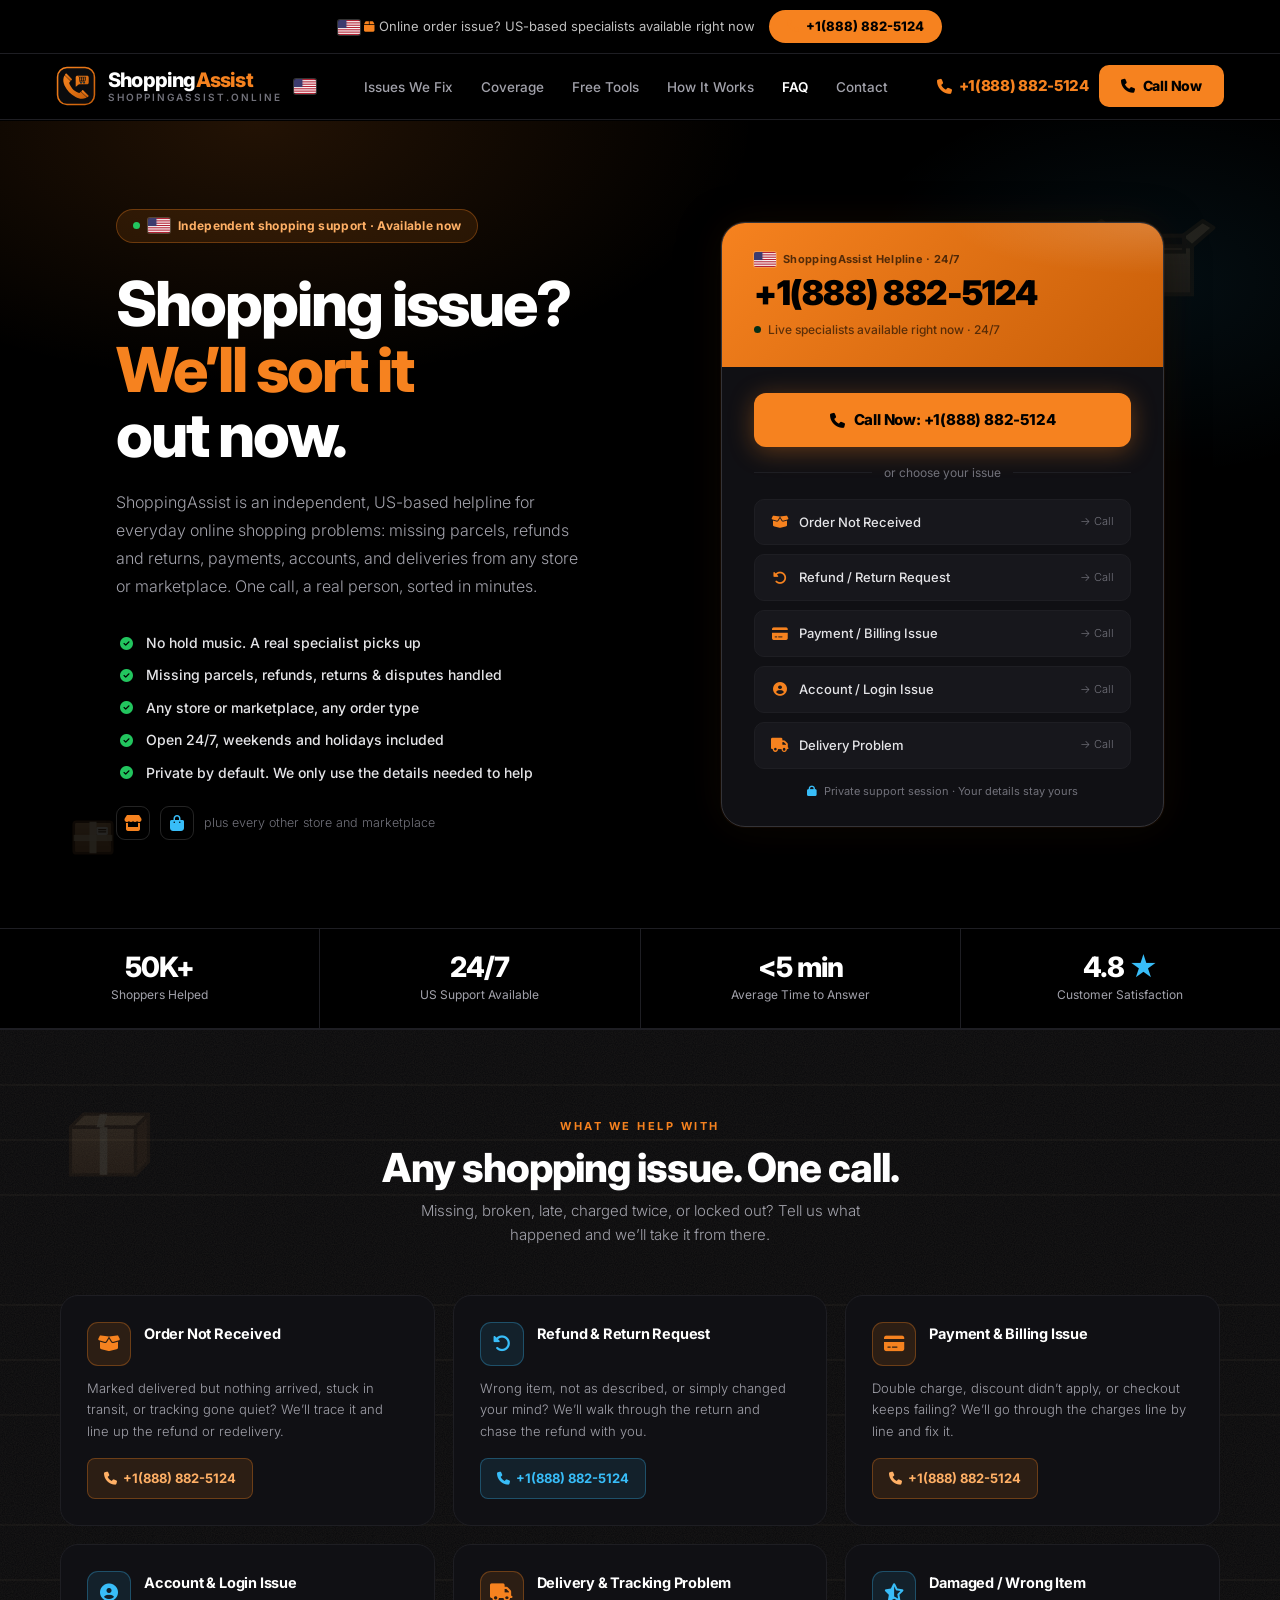
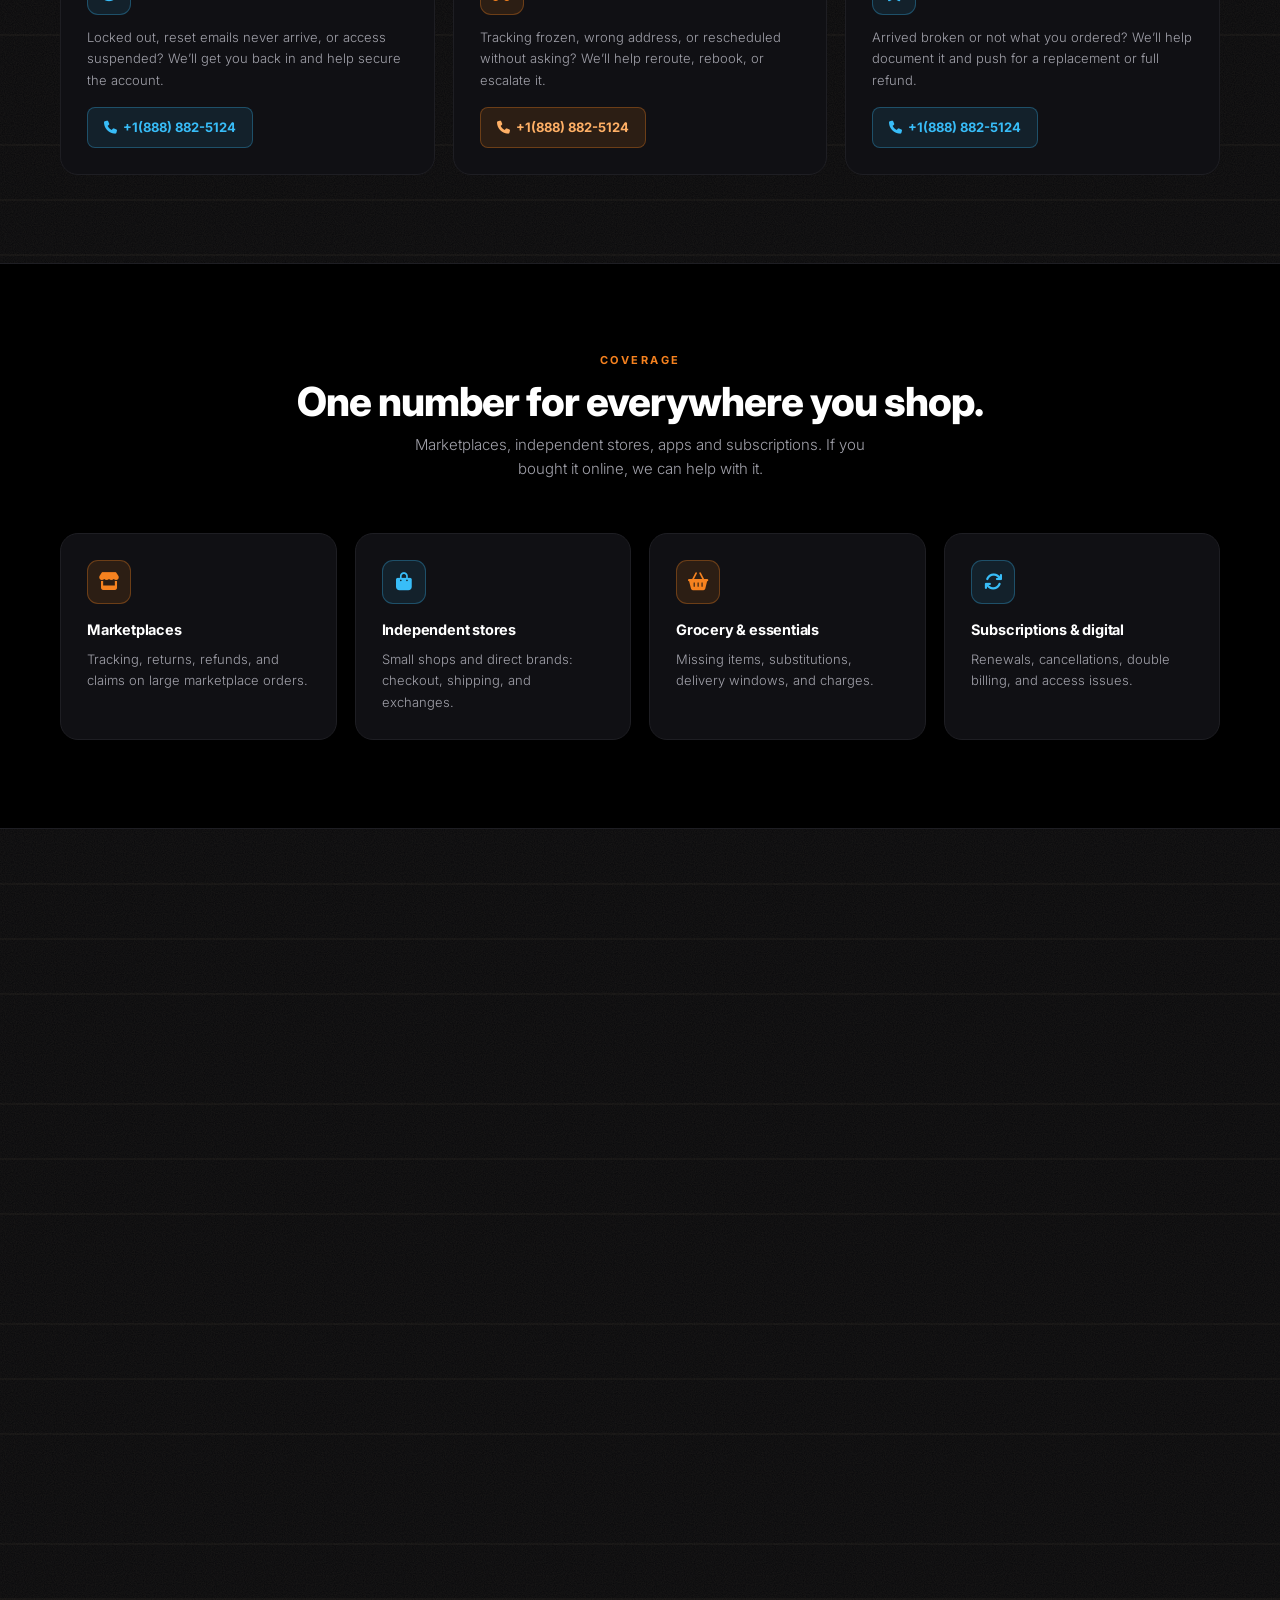
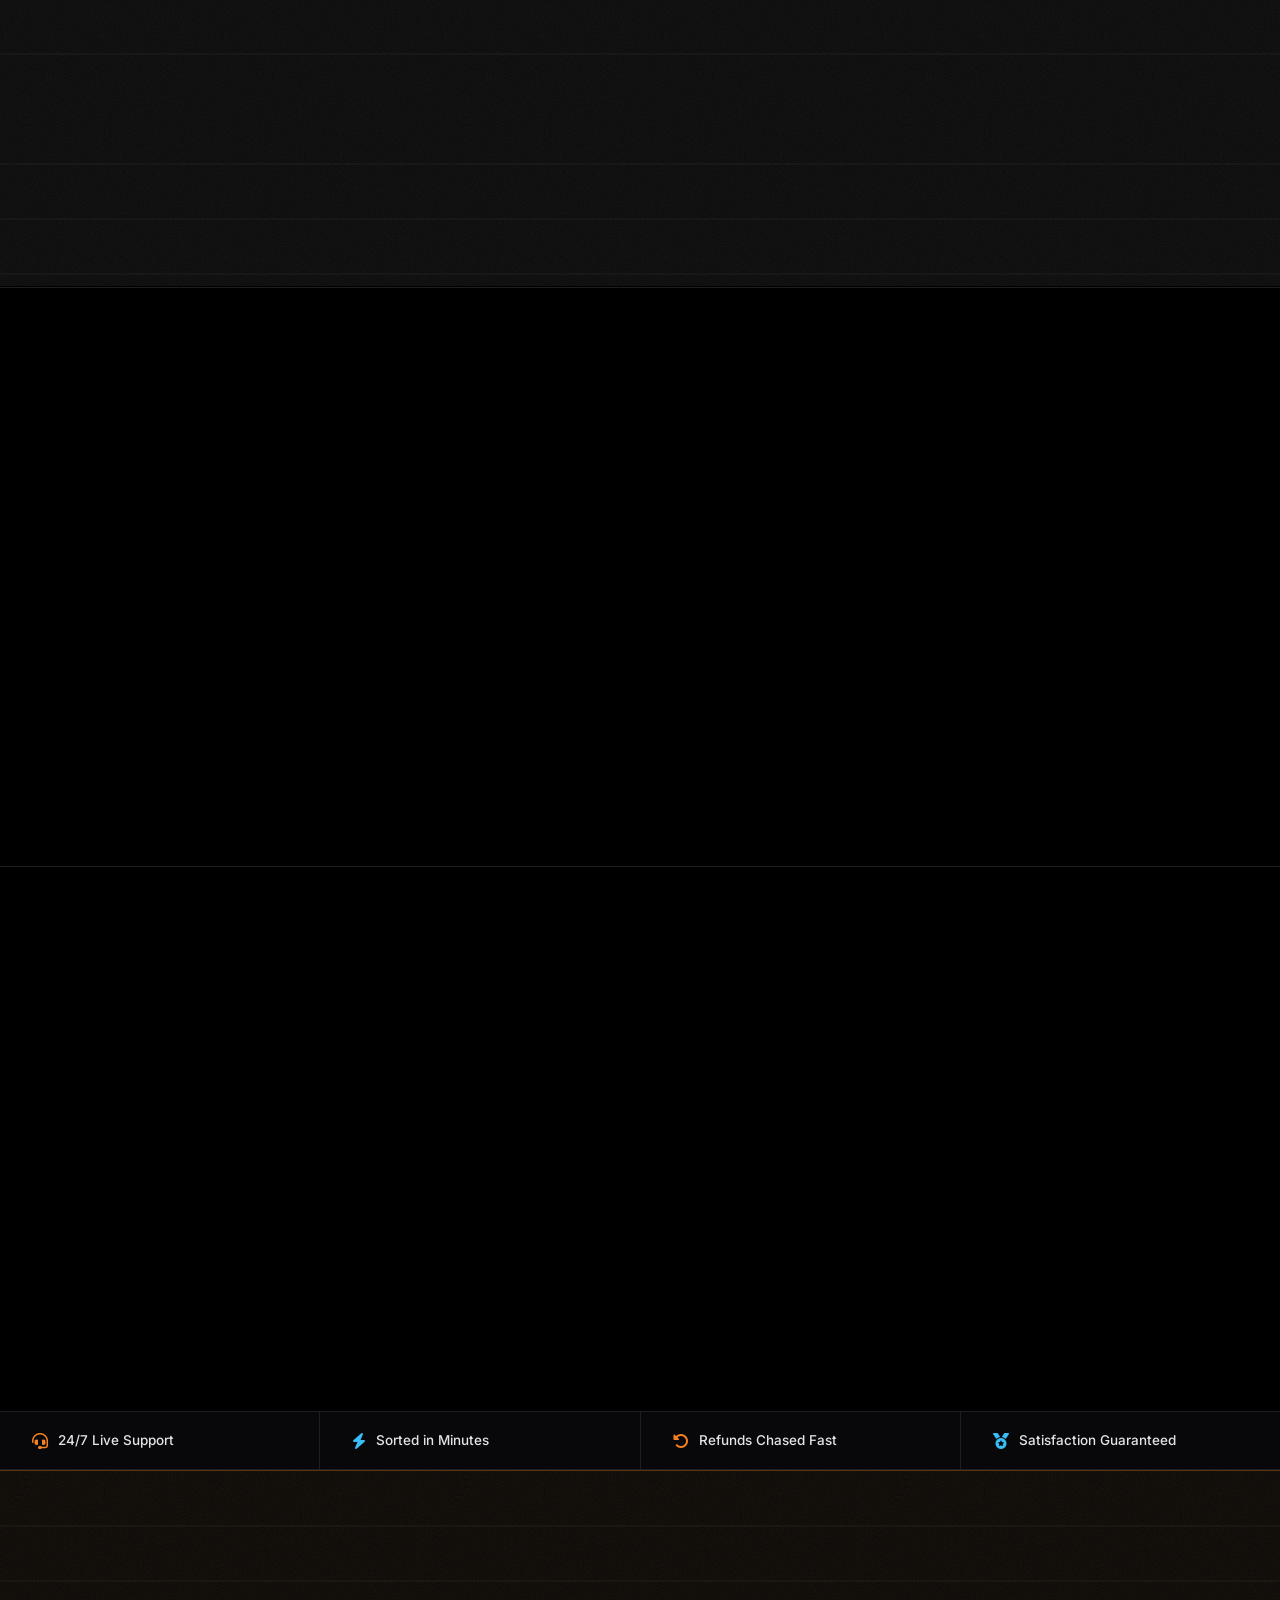
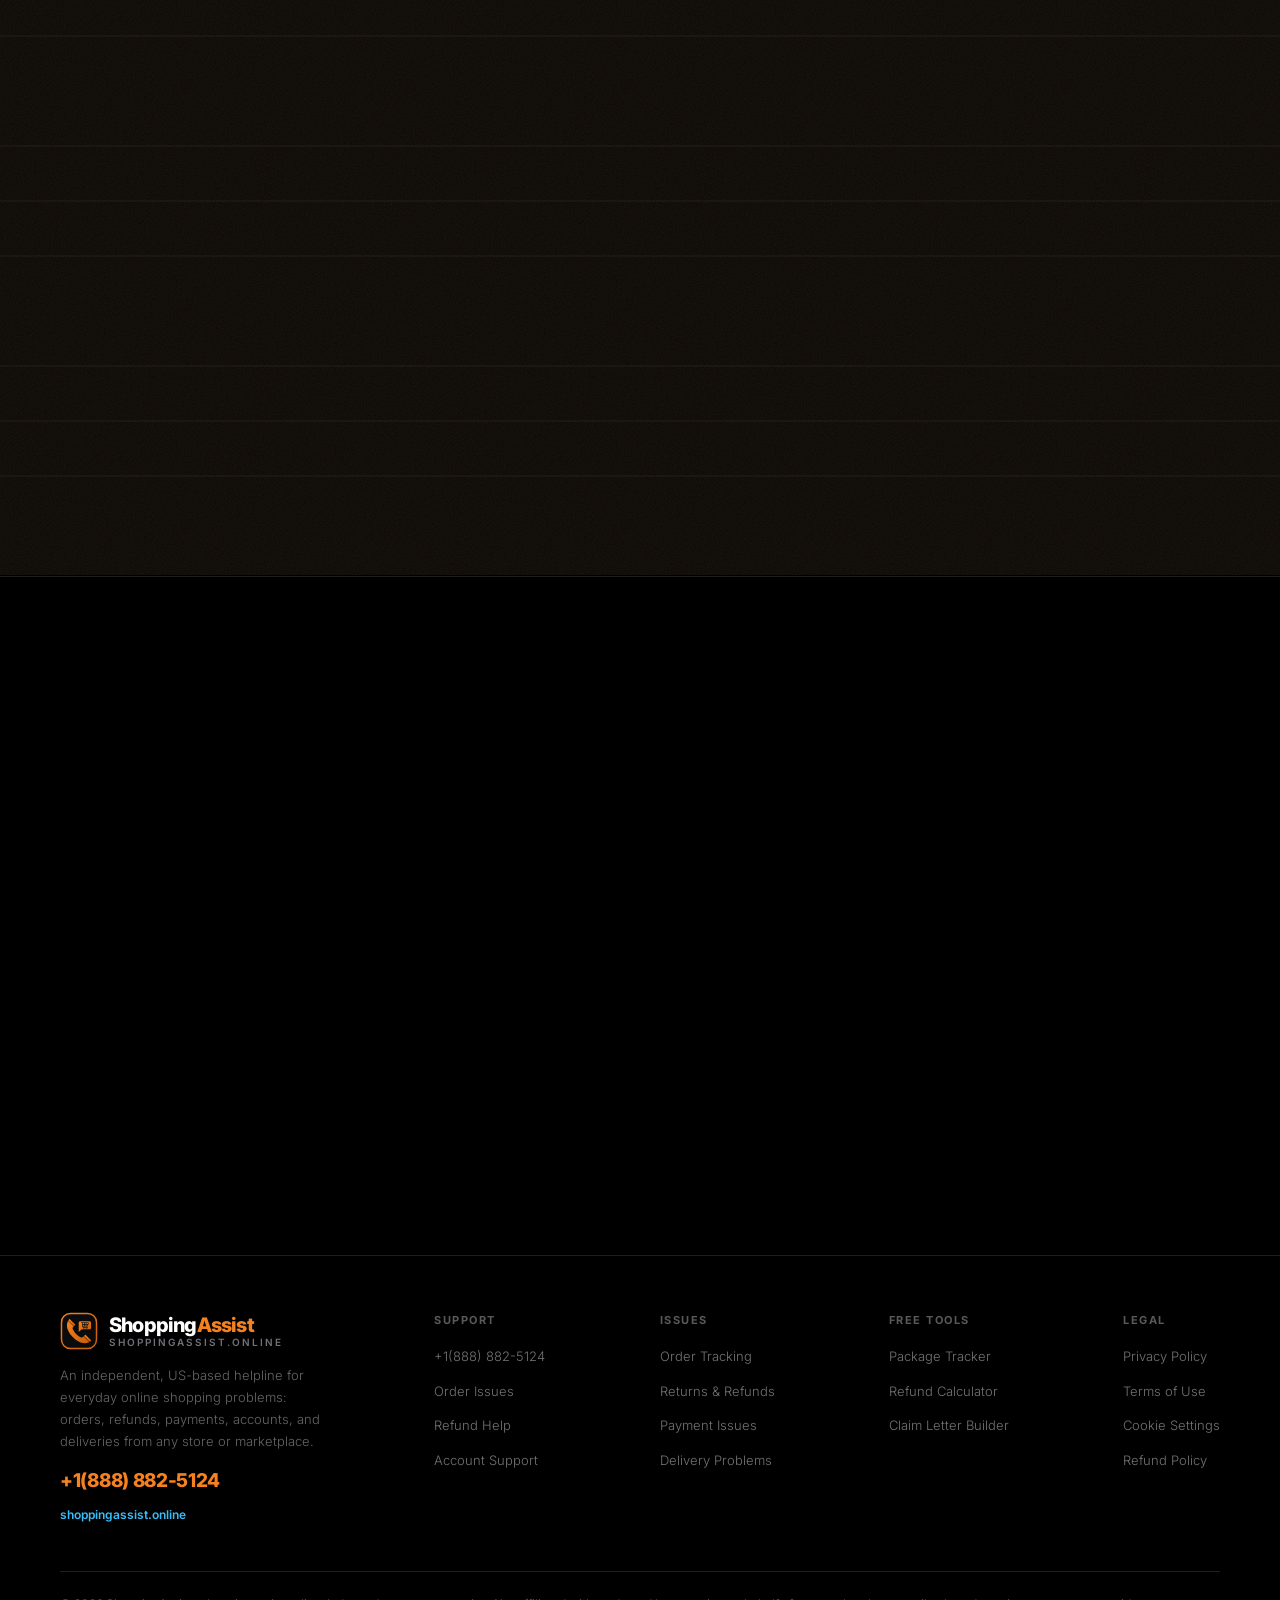
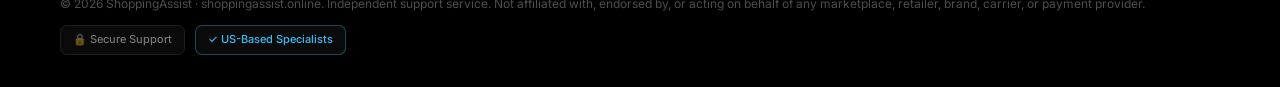
==== index.html @ 2330bc87 "Launch ShoppingAssist: homepage, 3 free tools, 4 legal pages, updated helpline +1(888) 882-5124" ====
<!DOCTYPE html>
<html lang="en-US">
<head>
  <meta charset="UTF-8" />
  <meta name="viewport" content="width=device-width, initial-scale=1.0, viewport-fit=cover" />
  <title>ShoppingAssist | Online Shopping Support 24/7. Call Now</title>
  <meta name="description" content="Order missing, refund stuck, or account locked? Call ShoppingAssist on +1(888) 882-5124. US-based help for any online store or marketplace, open 24/7." />
  <link rel="canonical" href="https://shoppingassist.online/" />
  <meta property="og:title" content="ShoppingAssist | Online Shopping Support 24/7" />
  <meta property="og:description" content="Any store, any marketplace, any order issue. US-based specialists available right now. Call +1(888) 882-5124." />
  <meta property="og:url" content="https://shoppingassist.online/" />
  <meta property="og:type" content="website" />
  <meta property="og:image" content="https://shoppingassist.online/assets/images/logo.svg" />
  <meta name="twitter:card" content="summary" />
  <meta name="twitter:title" content="ShoppingAssist | Online Shopping Support 24/7" />
  <meta name="twitter:description" content="Any store, any marketplace, any order issue. US-based specialists available right now. Call +1(888) 882-5124." />
  <meta name="twitter:image" content="https://shoppingassist.online/assets/images/logo.svg" />
  <meta name="theme-color" content="#000000" />
  <link rel="icon" type="image/svg+xml" href="assets/images/logo.svg" />

  <link rel="preconnect" href="https://fonts.googleapis.com" />
  <link rel="preconnect" href="https://fonts.gstatic.com" crossorigin />
  <link href="https://fonts.googleapis.com/css2?family=Inter:wght@300;400;500;600;700;800;900&display=swap" rel="stylesheet" />
  <link rel="stylesheet" href="https://cdnjs.cloudflare.com/ajax/libs/font-awesome/6.5.2/css/all.min.css" />

  <link rel="stylesheet" href="assets/css/style.css?v=9" />

  <script type="application/ld+json">
  {"@context":"https://schema.org","@type":"Organization","name":"ShoppingAssist","url":"https://shoppingassist.online/","logo":"https://shoppingassist.online/assets/images/logo.svg","contactPoint":{"@type":"ContactPoint","telephone":"+1-888-882-5124","contactType":"customer support","areaServed":"US","availableLanguage":"en"}}
  </script>

  <script type="application/ld+json">
  {"@context":"https://schema.org","@type":"FAQPage","mainEntity":[
    {"@type":"Question","name":"My parcel says delivered but I don't have it. What should I do?","acceptedAnswer":{"@type":"Answer","text":"Check around your property and with neighbors first, then call ShoppingAssist at +1(888) 882-5124. We will help file the non-delivery claim, follow up with the carrier, and arrange a refund or replacement."}},
    {"@type":"Question","name":"How long does an online refund take?","acceptedAnswer":{"@type":"Answer","text":"Most refunds land within 5 to 14 business days depending on the payment method. Call us and we'll check the status with you and escalate it if it's stalled."}},
    {"@type":"Question","name":"How do I return something I bought online?","acceptedAnswer":{"@type":"Answer","text":"Most stores accept returns within their stated window. We walk you through the return request, label, drop-off, and refund tracking step by step."}},
    {"@type":"Question","name":"I was charged twice. Can you fix it?","acceptedAnswer":{"@type":"Answer","text":"Yes. We will go through the charges line by line with you and help dispute duplicate or incorrect amounts with the store or payment provider."}},
    {"@type":"Question","name":"I'm locked out of my store account. Can you help?","acceptedAnswer":{"@type":"Answer","text":"Yes. We will guide you through recovery, password resets, and securing the account, including what to do if access was suspended."}},
    {"@type":"Question","name":"Are you open on weekends and holidays?","acceptedAnswer":{"@type":"Answer","text":"Yes. ShoppingAssist answers 24 hours a day, 7 days a week, including weekends and US holidays."}}
  ]}
  </script>
</head>
<body>

  <!-- ANNOUNCEMENT BAR -->
  <div class="ann">
    <span><span class="us-flag"></span> <i class="fa-solid fa-box"></i> Online order issue? US-based specialists available right now</span>
    <a href="tel:+18888825124" class="ann-btn"><i class="fa-solid fa-phone"></i> +1(888) 882-5124</a>
  </div>

  <!-- NAV -->
  <nav>
    <div class="nav-brand">
      <img class="brand-mark" src="assets/images/logo.svg" alt="ShoppingAssist logo" />
      <div class="brand-logo">Shopping<span>Assist</span><small>SHOPPINGASSIST.ONLINE</small></div>
      <span class="us-flag" title="United States"></span>
    </div>
    <ul class="nav-links">
      <li><a href="#issues">Issues We Fix</a></li>
      <li><a href="#coverage">Coverage</a></li>
      <li><a href="#tools">Free Tools</a></li>
      <li><a href="#how">How It Works</a></li>
      <li><a href="#faq">FAQ</a></li>
      <li><a href="#cta" class="cur">Contact</a></li>
    </ul>
    <div class="nav-r">
      <div class="nav-num"><i class="fa-solid fa-phone"></i> +1(888) 882-5124</div>
      <a href="tel:+18888825124" class="nav-call"><i class="fa-solid fa-phone"></i> Call Now</a>
    </div>
    <button class="hbg" id="hbgBtn" type="button" aria-label="Menu">
      <span></span><span></span><span></span>
    </button>
  </nav>
  <div class="mob-nav" id="mobNav">
    <a href="#issues">Issues We Fix</a>
    <a href="#coverage">Coverage</a>
    <a href="#tools">Free Tools</a>
    <a href="#how">How It Works</a>
    <a href="#faq">FAQ</a>
    <a href="tel:+18888825124" class="mob-call"><i class="fa-solid fa-phone"></i> +1(888) 882-5124</a>
  </div>

  <!-- HERO -->
  <section class="hero">
    <img class="float-el f-hero-1" src="assets/images/box-open.svg" alt="" aria-hidden="true" />
    <img class="float-el f-hero-2 slow" src="assets/images/parcel.svg" alt="" aria-hidden="true" />
    <div class="hero-inner">
      <div class="hero-l">
        <div class="hero-kicker"><span class="kicker-dot"></span> <span class="us-flag"></span> Independent shopping support · Available now</div>
        <h1>Shopping issue?<br /><span>We’ll sort it</span><br />out now.</h1>
        <p>ShoppingAssist is an independent, US-based helpline for everyday online shopping problems: missing parcels, refunds and returns, payments, accounts, and deliveries from any store or marketplace. One call, a real person, sorted in minutes.</p>
        <div class="hero-trust">
          <div class="ht-item"><i class="fa-solid fa-circle-check"></i> No hold music. A real specialist picks up</div>
          <div class="ht-item"><i class="fa-solid fa-circle-check"></i> Missing parcels, refunds, returns &amp; disputes handled</div>
          <div class="ht-item"><i class="fa-solid fa-circle-check"></i> Any store or marketplace, any order type</div>
          <div class="ht-item"><i class="fa-solid fa-circle-check"></i> Open 24/7, weekends and holidays included</div>
          <div class="ht-item"><i class="fa-solid fa-circle-check"></i> Private by default. We only use the details needed to help</div>
        </div>
        <div class="store-row" aria-label="Stores covered">
          <span class="store-tile" aria-hidden="true"><i class="fa-solid fa-store"></i></span>
          <span class="store-tile" aria-hidden="true"><i class="fa-solid fa-bag-shopping"></i></span>
          <span class="store-note">plus every other store and marketplace</span>
        </div>
      </div>

      <div class="call-card">
        <div class="cc-head">
          <div class="cc-badge"><span class="us-flag"></span> ShoppingAssist Helpline · 24/7</div>
          <div class="cc-num">+1(888) 882-5124</div>
          <div class="cc-status"><span class="sdot"></span> Live specialists available right now · 24/7</div>
        </div>
        <div class="cc-body">
          <a href="tel:+18888825124" class="cc-cta"><i class="fa-solid fa-phone"></i> Call Now: +1(888) 882-5124</a>
          <div class="cc-divider">or choose your issue</div>
          <div class="cc-chips">
            <a href="tel:+18888825124" class="cc-chip"><i class="fa-solid fa-box-open"></i> Order Not Received <span>→ Call</span></a>
            <a href="tel:+18888825124" class="cc-chip"><i class="fa-solid fa-rotate-left"></i> Refund / Return Request <span>→ Call</span></a>
            <a href="tel:+18888825124" class="cc-chip"><i class="fa-solid fa-credit-card"></i> Payment / Billing Issue <span>→ Call</span></a>
            <a href="tel:+18888825124" class="cc-chip"><i class="fa-solid fa-circle-user"></i> Account / Login Issue <span>→ Call</span></a>
            <a href="tel:+18888825124" class="cc-chip"><i class="fa-solid fa-truck"></i> Delivery Problem <span>→ Call</span></a>
          </div>
          <div class="cc-note"><i class="fa-solid fa-lock"></i> Private support session · Your details stay yours</div>
        </div>
      </div>
    </div>
  </section>

  <!-- STATS -->
  <div class="stats">
    <div class="st-item"><div class="st-num">50K+</div><div class="st-lbl">Shoppers Helped</div></div>
    <div class="st-item"><div class="st-num">24/7</div><div class="st-lbl">US Support Available</div></div>
    <div class="st-item"><div class="st-num">&lt;5 min</div><div class="st-lbl">Average Time to Answer</div></div>
    <div class="st-item"><div class="st-num">4.8 <span class="accent">★</span></div><div class="st-lbl">Customer Satisfaction</div></div>
  </div>

  <!-- ISSUES -->
  <div class="issues-sec" id="issues">
    <img class="float-el f-sec-1 slow" src="assets/images/box-closed.svg" alt="" aria-hidden="true" />
    <div class="issues-inner">
      <div class="sec-eye">What we help with</div>
      <h2 class="sec-h">Any shopping issue. One call.</h2>
      <p class="sec-sub">Missing, broken, late, charged twice, or locked out? Tell us what happened and we’ll take it from there.</p>
      <div class="iss-grid">
        <div class="iss-card">
          <div class="iss-top"><div class="iss-ico"><i class="fa-solid fa-box-open"></i></div><h4>Order Not Received</h4></div>
          <p>Marked delivered but nothing arrived, stuck in transit, or tracking gone quiet? We’ll trace it and line up the refund or redelivery.</p>
          <a href="tel:+18888825124" class="iss-cta"><i class="fa-solid fa-phone"></i> +1(888) 882-5124</a>
        </div>
        <div class="iss-card">
          <div class="iss-top"><div class="iss-ico"><i class="fa-solid fa-rotate-left"></i></div><h4>Refund &amp; Return Request</h4></div>
          <p>Wrong item, not as described, or simply changed your mind? We’ll walk through the return and chase the refund with you.</p>
          <a href="tel:+18888825124" class="iss-cta"><i class="fa-solid fa-phone"></i> +1(888) 882-5124</a>
        </div>
        <div class="iss-card">
          <div class="iss-top"><div class="iss-ico"><i class="fa-solid fa-credit-card"></i></div><h4>Payment &amp; Billing Issue</h4></div>
          <p>Double charge, discount didn’t apply, or checkout keeps failing? We’ll go through the charges line by line and fix it.</p>
          <a href="tel:+18888825124" class="iss-cta"><i class="fa-solid fa-phone"></i> +1(888) 882-5124</a>
        </div>
        <div class="iss-card">
          <div class="iss-top"><div class="iss-ico"><i class="fa-solid fa-circle-user"></i></div><h4>Account &amp; Login Issue</h4></div>
          <p>Locked out, reset emails never arrive, or access suspended? We’ll get you back in and help secure the account.</p>
          <a href="tel:+18888825124" class="iss-cta"><i class="fa-solid fa-phone"></i> +1(888) 882-5124</a>
        </div>
        <div class="iss-card">
          <div class="iss-top"><div class="iss-ico"><i class="fa-solid fa-truck"></i></div><h4>Delivery &amp; Tracking Problem</h4></div>
          <p>Tracking frozen, wrong address, or rescheduled without asking? We’ll help reroute, rebook, or escalate it.</p>
          <a href="tel:+18888825124" class="iss-cta"><i class="fa-solid fa-phone"></i> +1(888) 882-5124</a>
        </div>
        <div class="iss-card">
          <div class="iss-top"><div class="iss-ico"><i class="fa-solid fa-star-half-stroke"></i></div><h4>Damaged / Wrong Item</h4></div>
          <p>Arrived broken or not what you ordered? We’ll help document it and push for a replacement or full refund.</p>
          <a href="tel:+18888825124" class="iss-cta"><i class="fa-solid fa-phone"></i> +1(888) 882-5124</a>
        </div>
      </div>
    </div>
  </div>

  <!-- COVERAGE -->
  <div class="cov-sec" id="coverage">
    <div class="cov-inner">
      <div class="sec-eye">Coverage</div>
      <h2 class="sec-h">One number for everywhere you shop.</h2>
      <p class="sec-sub">Marketplaces, independent stores, apps and subscriptions. If you bought it online, we can help with it.</p>
      <div class="cov-grid">
        <div class="cov-card">
          <div class="cov-ico"><i class="fa-solid fa-store"></i></div>
          <h4>Marketplaces</h4>
          <p>Tracking, returns, refunds, and claims on large marketplace orders.</p>
        </div>
        <div class="cov-card">
          <div class="cov-ico"><i class="fa-solid fa-bag-shopping"></i></div>
          <h4>Independent stores</h4>
          <p>Small shops and direct brands: checkout, shipping, and exchanges.</p>
        </div>
        <div class="cov-card">
          <div class="cov-ico"><i class="fa-solid fa-basket-shopping"></i></div>
          <h4>Grocery &amp; essentials</h4>
          <p>Missing items, substitutions, delivery windows, and charges.</p>
        </div>
        <div class="cov-card">
          <div class="cov-ico"><i class="fa-solid fa-arrows-rotate"></i></div>
          <h4>Subscriptions &amp; digital</h4>
          <p>Renewals, cancellations, double billing, and access issues.</p>
        </div>
      </div>
    </div>
  </div>

  <!-- FREE TOOLS -->
  <div class="tools-sec" id="tools">
    <div class="tools-inner">
      <div class="sec-eye">Free Tools</div>
      <h2 class="sec-h">Fix it yourself in seconds.</h2>
      <p class="sec-sub">No signup, no fees, and nothing leaves your browser. Still stuck after that? Call us.</p>
      <div class="tool-grid">

        <div class="tool-card tool-wide">
          <div class="tool-head">
            <div class="tool-ico"><i class="fa-solid fa-magnifying-glass-location"></i></div>
            <div><h4>Track My Package</h4><p>Paste any tracking number. We detect the carrier and open its official tracking page.</p></div>
          </div>
          <div class="tool-row">
            <input id="trackInput" type="text" inputmode="text" autocomplete="off" spellcheck="false" placeholder="e.g. 1Z999AA10123456784" aria-label="Tracking number" />
            <button class="btn-or tool-btn" id="trackBtn" type="button"><i class="fa-solid fa-box-open"></i> Detect and Track</button>
          </div>
          <div class="tool-result" id="trackResult" hidden></div>
          <a class="tool-open" href="tracking/">Open the full tracking page <i class="fa-solid fa-arrow-right"></i></a>
        </div>

        <div class="tool-card">
          <div class="tool-head">
            <div class="tool-ico blue"><i class="fa-solid fa-calendar-check"></i></div>
            <div><h4>Refund Date Calculator</h4><p>Find out when the money should land back in your account.</p></div>
          </div>
          <label class="tool-lbl" for="refundDate">Refund issued on</label>
          <input id="refundDate" type="date" aria-label="Refund issued date" />
          <label class="tool-lbl" for="refundMethod">Refund method</label>
          <select id="refundMethod" aria-label="Refund method">
            <option value="card">Credit or debit card</option>
            <option value="bank">Bank transfer (ACH)</option>
            <option value="wallet">PayPal or digital wallet</option>
            <option value="gift">Gift card or store credit</option>
          </select>
          <button class="btn-or tool-btn" id="refundBtn" type="button"><i class="fa-solid fa-calculator"></i> Calculate Dates</button>
          <div class="tool-result" id="refundResult" hidden></div>
          <a class="tool-open" href="refund-calculator/">Open the full refund calculator <i class="fa-solid fa-arrow-right"></i></a>
        </div>

        <div class="tool-card">
          <div class="tool-head">
            <div class="tool-ico"><i class="fa-solid fa-pen-to-square"></i></div>
            <div><h4>Claim Message Builder</h4><p>Generate a firm, polite message to send the store or seller.</p></div>
          </div>
          <label class="tool-lbl" for="claimIssue">Issue type</label>
          <select id="claimIssue" aria-label="Issue type">
            <option value="missing">Order marked delivered, never arrived</option>
            <option value="late">Order late or stuck in transit</option>
            <option value="damaged">Item arrived damaged or wrong</option>
            <option value="refund">Refund approved but never received</option>
            <option value="charge">Charged twice or wrong amount</option>
          </select>
          <div class="tool-2col">
            <div><label class="tool-lbl" for="claimName">Your name</label><input id="claimName" type="text" autocomplete="name" placeholder="Jane Smith" /></div>
            <div><label class="tool-lbl" for="claimOrder">Order number</label><input id="claimOrder" type="text" autocomplete="off" placeholder="e.g. 123-4567890" /></div>
          </div>
          <div class="tool-2col">
            <div><label class="tool-lbl" for="claimStore">Store or seller</label><input id="claimStore" type="text" autocomplete="off" placeholder="Store name" /></div>
            <div><label class="tool-lbl" for="claimAmount">Amount ($, optional)</label><input id="claimAmount" type="text" inputmode="decimal" autocomplete="off" placeholder="49.99" /></div>
          </div>
          <div class="tool-row">
            <button class="btn-or tool-btn" id="claimBtn" type="button"><i class="fa-solid fa-wand-magic-sparkles"></i> Build Message</button>
            <button class="btn-bdr tool-btn" id="claimCopy" type="button" disabled><i class="fa-solid fa-copy"></i> Copy</button>
          </div>
          <textarea class="tool-result" id="claimResult" rows="7" readonly hidden aria-label="Generated claim message"></textarea>
          <a class="tool-open" href="claim-letter/">Open the full letter builder <i class="fa-solid fa-arrow-right"></i></a>
        </div>

      </div>
    </div>
  </div>

  <!-- HOW IT WORKS -->
  <div class="how-sec" id="how">
    <div class="how-inner">
      <div class="sec-eye">The Process</div>
      <h2 class="sec-h">Sorted in 3 simple steps</h2>
      <p class="sec-sub">No bots. No ticket queues. A person who stays on the line.</p>
      <div class="how-grid">
        <div class="hw-card">
          <div class="hw-n">1</div>
          <div>
            <h3>Call Us Now</h3>
            <p>Dial +1(888) 882-5124 and reach a US-based specialist. No menus, no waiting room.</p>
          </div>
        </div>
        <div class="hw-card">
          <div class="hw-n">2</div>
          <div>
            <h3>Explain Once</h3>
            <p>Share the order details one time. We map exactly what went wrong and what you’re owed.</p>
          </div>
        </div>
        <div class="hw-card">
          <div class="hw-n">3</div>
          <div>
            <h3>Sorted on the Call</h3>
            <p>Refund filed, return booked, or account recovered, confirmed with you before you hang up.</p>
          </div>
        </div>
      </div>
    </div>
  </div>

  <!-- US TRUST -->
  <div class="us-sec">
    <div class="us-inner">
      <div class="us-l">
        <h2>Why shoppers<br />call <span>us first</span></h2>
        <p>Store help pages send you in circles: chatbots, forms, and 48-hour waits. We’re the shortcut: a real US-based specialist who takes the problem off your plate and sees it through.</p>
        <a href="tel:+18888825124" class="us-btn"><i class="fa-solid fa-phone"></i> +1(888) 882-5124</a>
      </div>
      <div class="us-r">
        <div class="us-item"><i class="fa-solid fa-headset"></i><div><h4>Real people, plain answers</h4><p>No scripts, no bots. A specialist who stays on the line until it’s sorted.</p></div></div>
        <div class="us-item"><i class="fa-solid fa-store"></i><div><h4>Any store, any order</h4><p>Marketplaces, independent shops, grocery and subscriptions. One number covers them all.</p></div></div>
        <div class="us-item"><i class="fa-solid fa-rotate-left"></i><div><h4>Refunds chased properly</h4><p>We prepare the claim, the photos, and the wording so returns and refunds don’t stall.</p></div></div>
        <div class="us-item"><i class="fa-solid fa-dollar-sign"></i><div><h4>Clear and upfront</h4><p>We explain what we’ll do before we do it. No surprise charges, ever.</p></div></div>
      </div>
    </div>
  </div>

  <!-- TRUST STRIP -->
  <div class="trust-strip">
    <div class="tr-item"><i class="fa-solid fa-headset"></i> 24/7 Live Support</div>
    <div class="tr-item"><i class="fa-solid fa-bolt"></i> Sorted in Minutes</div>
    <div class="tr-item"><i class="fa-solid fa-rotate-left"></i> Refunds Chased Fast</div>
    <div class="tr-item"><i class="fa-solid fa-medal"></i> Satisfaction Guaranteed</div>
  </div>

  <!-- BIG CTA -->
  <div class="cta-sec" id="cta">
    <img class="float-el f-cta-1" src="assets/images/parcel.svg" alt="" aria-hidden="true" />
    <img class="float-el f-cta-2 small slow" src="assets/images/box-open.svg" alt="" aria-hidden="true" />
    <div class="cta-inner">
      <h2>Still stuck?<br /><span>Talk to a person.</span></h2>
      <p>Skip the chatbot loop. A US-based specialist answers right now. No hold, no ticket queue, no runaround.</p>
      <a href="tel:+18888825124" class="cta-card">
        <div class="cta-head">
          <p><span class="us-flag"></span> ShoppingAssist Helpline · Available 24/7</p>
          <div class="cta-num">+1(888) 882-5124</div>
          <div class="cta-sub"><span class="kicker-dot"></span> Live specialists available right now</div>
        </div>
        <div class="cta-btn"><i class="fa-solid fa-phone"></i> Tap to Call Now for Free</div>
      </a>
      <div class="cta-actions">
        <a href="tel:+18888825124" class="btn-or"><i class="fa-solid fa-phone"></i> Call +1(888) 882-5124</a>
        <a href="#issues" class="btn-bdr"><i class="fa-solid fa-list"></i> Browse All Issues</a>
      </div>
    </div>
  </div>

  <!-- FAQ -->
  <div class="faq-sec" id="faq">
    <div class="faq-inner">
      <div class="sec-eye">FAQ</div>
      <h2 class="sec-h">Common questions</h2>
      <p class="sec-sub">Quick answers before you call us.</p>
      <div class="faq-list">
        <div class="fi"><button class="fq" type="button">My parcel says delivered but I don’t have it. What should I do?<i class="fa-solid fa-chevron-down"></i></button><div class="fa-a">Check around your property and with neighbors first, then call +1(888) 882-5124. We will help you file the non-delivery claim, follow up with the carrier, and arrange a refund or replacement.</div></div>
        <div class="fi"><button class="fq" type="button">How long does an online refund take?<i class="fa-solid fa-chevron-down"></i></button><div class="fa-a">Most refunds land within 5 to 14 business days depending on the payment method. Call us and we’ll check the status with you and escalate it if it’s stalled.</div></div>
        <div class="fi"><button class="fq" type="button">How do I return something I bought online?<i class="fa-solid fa-chevron-down"></i></button><div class="fa-a">Most stores accept returns within their stated window. Call +1(888) 882-5124 and we’ll walk you through the return request, label, drop-off, and refund tracking step by step.</div></div>
        <div class="fi"><button class="fq" type="button">I was charged twice. Can you fix it?<i class="fa-solid fa-chevron-down"></i></button><div class="fa-a">Yes. We will go through the charges line by line with you and help dispute duplicate or incorrect amounts with the store or payment provider.</div></div>
        <div class="fi"><button class="fq" type="button">I’m locked out of my store account. Can you help?<i class="fa-solid fa-chevron-down"></i></button><div class="fa-a">Yes. We will guide you through account recovery and password resets, help secure the account, and explain your options if access was suspended.</div></div>
        <div class="fi"><button class="fq" type="button">Are you open on weekends and holidays?<i class="fa-solid fa-chevron-down"></i></button><div class="fa-a">Yes. We answer 24 hours a day, 7 days a week, including weekends and all US federal holidays. Online shopping doesn’t stop, and neither do we.</div></div>
      </div>
    </div>
  </div>

  <!-- FOOTER -->
  <footer>
    <div class="ft">
      <div class="ft-top">
        <div class="ft-logo">
          <div class="brand-lockup"><img class="brand-mark ft-mark" src="assets/images/logo.svg" alt="ShoppingAssist logo" /><div class="brand-logo">Shopping<span>Assist</span><small>SHOPPINGASSIST.ONLINE</small></div></div>
          <p>An independent, US-based helpline for everyday online shopping problems: orders, refunds, payments, accounts, and deliveries from any store or marketplace.</p>
          <a href="tel:+18888825124" class="ft-phone">+1(888) 882-5124</a>
          <span class="ft-domain">shoppingassist.online</span>
        </div>
        <div class="ft-col"><h5>Support</h5><ul><li><a href="tel:+18888825124">+1(888) 882-5124</a></li><li><a href="#issues">Order Issues</a></li><li><a href="#issues">Refund Help</a></li><li><a href="#issues">Account Support</a></li></ul></div>
        <div class="ft-col"><h5>Issues</h5><ul><li><a href="#issues">Order Tracking</a></li><li><a href="#issues">Returns &amp; Refunds</a></li><li><a href="#issues">Payment Issues</a></li><li><a href="#issues">Delivery Problems</a></li></ul></div>
        <div class="ft-col"><h5>Free Tools</h5><ul><li><a href="tracking/">Package Tracker</a></li><li><a href="refund-calculator/">Refund Calculator</a></li><li><a href="claim-letter/">Claim Letter Builder</a></li></ul></div>
        <div class="ft-col"><h5>Legal</h5><ul><li><a href="privacy/">Privacy Policy</a></li><li><a href="terms/">Terms of Use</a></li><li><a href="cookies/">Cookie Settings</a></li><li><a href="refund-policy/">Refund Policy</a></li></ul></div>
      </div>
      <div class="ft-bot">
        <p>© <span id="year">2025</span> ShoppingAssist · shoppingassist.online. Independent support service. Not affiliated with, endorsed by, or acting on behalf of any marketplace, retailer, brand, carrier, or payment provider.</p>
        <div class="ft-badges"><span class="ft-badge">🔒 Secure Support</span><span class="ft-badge accent">✓ US-Based Specialists</span></div>
      </div>
    </div>
  </footer>

  <!-- MOBILE STICKY BAR -->
  <div class="mob-bar">
    <a href="tel:+18888825124">
      <div class="mb-icon"><i class="fa-solid fa-phone"></i></div>
      <div class="mb-inner">
        <span class="mb-num">+1(888) 882-5124</span>
        <span class="mb-sub">Tap to Call · Free · 24/7</span>
      </div>
    </a>
  </div>

  <script src="assets/js/main.js?v=9"></script>
</body>
</html>
---- assets/css/style.css ----
*,*::before,*::after{box-sizing:border-box;margin:0;padding:0;}
:root{
  /* Cloudflare Orange */
  --or:#F6821F;
  --or-d:#E46F0E;
  --or-dd:#B85A0B;
  --or-l:rgba(246,130,31,.12);
  --or-m:rgba(246,130,31,.32);
  /* 3rd complementary accent: Sky Blue (direct complement of orange) */
  --accent:#38BDF8;
  --accent-d:#0EA5E9;
  /* AMOLED black system */
  --bg:#000000;
  --ink:#FFFFFF;
  --ink2:#E4E4E7;
  --gray:#A1A1AA;
  --gray2:#71717A;
  --light:#000000;
  --off:#08080A;
  --border:#1E1E23;
  --border2:#333338;
  --white:#101014;
  --surface:#101014;
  --surface2:#17171C;
  --green:#22C55E;
}
html{scroll-behavior:smooth;scroll-padding-top:84px;}
html,body{overflow-x:clip;}
img{max-width:100%;}
body{font-family:'Inter',sans-serif;background:var(--bg);color:var(--ink);overflow-x:clip;line-height:1.6;-webkit-tap-highlight-color:transparent;text-size-adjust:100%;}
.hero-l,.call-card,.us-l,.us-r,.cta-inner,.cov-card,.iss-card,.hw-card{min-width:0;}
a{text-decoration:none;color:inherit;}
::selection{background:var(--or);color:#000;}
a:focus-visible,button:focus-visible{outline:2px solid var(--accent);outline-offset:2px;}
::-webkit-scrollbar{width:10px;}
::-webkit-scrollbar-track{background:#000;}
::-webkit-scrollbar-thumb{background:#26262b;border-radius:8px;border:2px solid #000;}
::-webkit-scrollbar-thumb:hover{background:var(--or);}
html{scrollbar-color:#26262b #000;}

/* Brand text logo */
.brand-lockup{display:flex;align-items:center;gap:11px;}
.brand-mark{height:40px;width:auto;display:block;border-radius:10px;flex-shrink:0;}
.ft-mark{height:38px;border-radius:9px;}
.brand-logo{font-size:20px;font-weight:800;letter-spacing:-.8px;color:#fff;white-space:nowrap;line-height:1;}
.brand-logo span{color:var(--or);}
.brand-logo small{display:block;font-size:10px;font-weight:600;letter-spacing:2px;color:var(--gray2);margin-top:2px;}

/* US FLAG */
.us-flag{display:inline-block;width:22px;height:15px;background:url("data:image/svg+xml,%3Csvg xmlns='http://www.w3.org/2000/svg' viewBox='0 0 7410 3900'%3E%3Crect width='7410' height='3900' fill='%23B22234'/%3E%3Crect y='300' width='7410' height='300' fill='white'/%3E%3Crect y='900' width='7410' height='300' fill='white'/%3E%3Crect y='1500' width='7410' height='300' fill='white'/%3E%3Crect y='2100' width='7410' height='300' fill='white'/%3E%3Crect y='2700' width='7410' height='300' fill='white'/%3E%3Crect y='3300' width='7410' height='300' fill='white'/%3E%3Crect width='2964' height='2100' fill='%233C3B6E'/%3E%3C/svg%3E") center/cover no-repeat;border-radius:2px;flex-shrink:0;box-shadow:0 0 0 1px rgba(255,255,255,.2);vertical-align:middle;}

/* ── ANN BAR ── */
.ann{background:#000;padding:10px 24px;font-size:13px;font-weight:400;display:flex;align-items:center;justify-content:center;gap:14px;flex-wrap:wrap;color:rgba(255,255,255,.75);border-bottom:1px solid var(--border);}
.ann i{color:var(--or);font-size:12px;}
.ann-btn{display:inline-flex;align-items:center;gap:7px;background:var(--or);color:#000;font-weight:800;font-size:13px;padding:6px 18px;border-radius:100px;white-space:nowrap;transition:background .18s;}
.ann-btn:hover{background:#FF9A3D;}

/* ── NAV ── */
nav{background:rgba(0,0,0,.92);backdrop-filter:blur(12px);border-bottom:1px solid var(--border);padding:0 56px;height:66px;display:flex;align-items:center;justify-content:space-between;gap:16px;position:sticky;top:0;z-index:400;}
.nav-brand{display:flex;align-items:center;gap:12px;}
.nav-links{display:flex;gap:28px;list-style:none;}
.nav-links a{font-size:13.5px;color:var(--gray);font-weight:500;transition:color .15s;}
.nav-links a:hover,.nav-links a.cur{color:#fff;}
.nav-links a.cur{font-weight:600;}
.nav-r{display:flex;align-items:center;gap:10px;}
.nav-num{display:inline-flex;align-items:center;gap:7px;font-size:15px;font-weight:800;color:var(--or);letter-spacing:-.3px;white-space:nowrap;}
.nav-call{display:inline-flex;align-items:center;gap:8px;background:var(--or);color:#000;padding:10px 22px;border-radius:10px;font-weight:800;font-size:14px;white-space:nowrap;transition:background .18s,transform .15s;letter-spacing:-.2px;}
.nav-call:hover{background:#FF9A3D;transform:translateY(-1px);}
.hbg{display:none;flex-direction:column;gap:5px;cursor:pointer;background:none;border:none;padding:10px;min-width:44px;min-height:44px;align-items:center;justify-content:center;}
.hbg span{display:block;width:22px;height:1.5px;background:#fff;border-radius:2px;}
.mob-nav{display:flex;flex-direction:column;background:#000;border-bottom:1px solid transparent;max-height:0;opacity:0;overflow:hidden;padding:0 24px;margin:0;transition:max-height .38s cubic-bezier(.22,.61,.36,1),opacity .28s ease,padding .3s ease,border-color .3s;}
.mob-nav.open{max-height:520px;opacity:1;padding:12px 24px 24px;border-bottom-color:var(--border);}
.mob-nav a{font-size:15px;color:#fff;font-weight:500;padding:13px 0;border-bottom:1px solid var(--border);opacity:.85;}
.mob-nav a:last-child{border:none;opacity:1;}
.mob-call{display:flex;align-items:center;justify-content:center;gap:8px;background:var(--or);color:#000!important;padding:15px;border-radius:12px;font-weight:800!important;font-size:16px;margin-top:12px;opacity:1!important;border:none!important;letter-spacing:-.2px;}

/* ── HERO ── */
.hero{background:#000;border-bottom:1px solid var(--border);position:relative;overflow:hidden;}
.hero::before{content:'';position:absolute;inset:0;background:radial-gradient(ellipse 60% 50% at 20% 0%,rgba(246,130,31,.14),transparent 65%),radial-gradient(ellipse 40% 40% at 90% 20%,rgba(56,189,248,.08),transparent 60%);pointer-events:none;}
.hero-inner{max-width:1160px;margin:0 auto;padding:88px 56px;display:grid;grid-template-columns:1.1fr .9fr;gap:64px;align-items:center;position:relative;}
.hero-kicker{display:inline-flex;align-items:center;gap:8px;background:var(--or-l);border:1px solid var(--or-m);padding:7px 16px;border-radius:100px;font-size:12px;font-weight:700;color:#FFB066;margin-bottom:28px;letter-spacing:.3px;max-width:100%;flex-wrap:wrap;line-height:1.5;}
.kicker-dot{width:7px;height:7px;background:var(--green);border-radius:50%;animation:ld 2s infinite;}
@keyframes ld{0%,100%{box-shadow:0 0 0 0 rgba(34,197,94,.5);}50%{box-shadow:0 0 0 5px rgba(34,197,94,0);}}
.hero-l h1{font-size:clamp(36px,5vw,62px);font-weight:800;letter-spacing:-2px;line-height:1.06;color:#fff;margin-bottom:20px;}
.hero-l h1 span{color:var(--or);}
.hero-l p{font-size:16px;color:var(--gray);font-weight:300;line-height:1.75;max-width:480px;margin-bottom:32px;}
.hero-trust{display:flex;flex-direction:column;gap:10px;}
.ht-item{display:flex;align-items:center;gap:10px;font-size:14px;color:var(--ink2);font-weight:500;}
.ht-item i{color:var(--green);font-size:13px;width:20px;text-align:center;}
.store-row{display:flex;align-items:center;gap:10px;margin-top:22px;flex-wrap:wrap;}
.store-tile{display:inline-flex;width:34px;height:34px;border-radius:9px;overflow:hidden;box-shadow:0 2px 10px rgba(0,0,0,.4);border:1px solid rgba(255,255,255,.14);flex-shrink:0;}
.store-tile svg{width:100%;height:100%;display:block;}
.store-note{font-size:12.5px;color:var(--gray2);font-weight:300;}

/* CALL CARD */
.call-card{background:var(--surface);border:1.5px solid var(--border2);border-radius:24px;overflow:hidden;box-shadow:0 8px 40px rgba(0,0,0,.6),0 0 0 1px rgba(246,130,31,.08),0 0 44px rgba(246,130,31,.08);}
.cc-head{background:linear-gradient(135deg,var(--or) 0%,#C85E08 100%);padding:28px 32px;position:relative;overflow:hidden;}
.cc-head::before{content:'';position:absolute;inset:0;background:radial-gradient(ellipse 80% 60% at 100% 0%,rgba(255,255,255,.16),transparent 60%);}
.cc-badge{font-size:11px;font-weight:700;color:rgba(0,0,0,.65);margin-bottom:8px;position:relative;z-index:1;letter-spacing:.3px;display:flex;align-items:center;gap:7px;flex-wrap:wrap;row-gap:4px;}
.cc-num{font-size:clamp(22px,3vw,34px);font-weight:900;color:#000;letter-spacing:-.5px;line-height:1;position:relative;z-index:1;}
.cc-status{display:flex;align-items:center;gap:7px;font-size:12px;color:rgba(0,0,0,.6);margin-top:10px;position:relative;z-index:1;font-weight:500;}
.sdot{width:7px;height:7px;background:#052e16;border-radius:50%;animation:ld 1.8s infinite;flex-shrink:0;}
.cc-body{padding:26px 32px;}
.cc-cta{display:flex;align-items:center;justify-content:center;gap:9px;background:var(--or);color:#000;padding:15px 24px;border-radius:12px;font-size:15px;font-weight:800;transition:background .18s,transform .15s;box-shadow:0 4px 24px rgba(246,130,31,.35);letter-spacing:-.2px;width:100%;margin-bottom:16px;}
.cc-cta:hover{background:#FF9A3D;transform:translateY(-2px);}
.cc-divider{display:flex;align-items:center;gap:12px;color:var(--gray2);font-size:12px;margin-bottom:16px;}
.cc-divider::before,.cc-divider::after{content:'';flex:1;height:1px;background:var(--border);}
.cc-chips{display:flex;flex-direction:column;gap:9px;}
.cc-chip{display:flex;align-items:center;gap:10px;padding:12px 16px;background:var(--surface2);border:1px solid var(--border);border-radius:10px;font-size:13px;color:var(--ink2);font-weight:500;transition:border-color .15s,background .15s;}
.cc-chip:hover{border-color:var(--or);background:var(--or-l);}
.cc-chip i{color:var(--or);font-size:14px;width:18px;text-align:center;flex-shrink:0;}
.cc-chip span{font-size:11px;color:var(--gray2);font-weight:300;margin-left:auto;}
.cc-note{font-size:11px;color:var(--gray2);text-align:center;margin-top:14px;line-height:1.6;}
.cc-note i{color:var(--accent);margin-right:4px;}

/* ── STATS ── */
.stats{background:#000;border-bottom:1px solid var(--border);display:flex;justify-content:center;flex-wrap:wrap;}
.st-item{display:flex;flex-direction:column;align-items:center;padding:24px 44px;border-right:1px solid var(--border);}
.st-item:last-child{border-right:none;}
.st-num{font-size:28px;font-weight:800;color:#fff;letter-spacing:-1px;line-height:1;}
.st-num .accent{color:var(--accent);}
.st-lbl{font-size:12px;color:var(--gray);margin-top:4px;font-weight:400;}

/* ── ISSUES ── */
.issues-sec{background:var(--off);border-top:1px solid var(--border);padding:88px 56px;}
.issues-inner{max-width:1160px;margin:0 auto;}
.sec-eye{font-size:11px;font-weight:700;color:var(--or);letter-spacing:2.5px;text-transform:uppercase;text-align:center;margin-bottom:10px;}
.sec-h{font-size:clamp(26px,4vw,40px);font-weight:800;text-align:center;letter-spacing:-1px;line-height:1.08;color:#fff;margin-bottom:10px;}
.sec-sub{text-align:center;color:var(--gray);font-size:15px;font-weight:300;margin-bottom:48px;max-width:480px;margin-left:auto;margin-right:auto;}
.iss-grid{display:grid;grid-template-columns:repeat(3,1fr);gap:18px;}
.iss-card{background:var(--surface);border:1px solid var(--border);border-radius:18px;padding:26px;display:flex;flex-direction:column;transition:border-color .15s,box-shadow .15s,transform .18s;}
.iss-card:hover{border-color:var(--or);box-shadow:0 6px 28px rgba(246,130,31,.14);transform:translateY(-3px);}
.iss-top{display:flex;align-items:flex-start;gap:13px;margin-bottom:12px;}
.iss-ico{width:44px;height:44px;border-radius:11px;background:var(--or-l);border:1px solid var(--or-m);display:flex;align-items:center;justify-content:center;font-size:18px;color:var(--or);flex-shrink:0;}
.iss-card:nth-child(even) .iss-ico{background:rgba(56,189,248,.1);border-color:rgba(56,189,248,.3);color:var(--accent);}
.iss-top h4{font-size:14.5px;font-weight:700;color:#fff;letter-spacing:-.2px;line-height:1.35;padding-top:2px;}
.iss-card p{font-size:13px;color:var(--gray);line-height:1.65;font-weight:300;flex:1;}
.iss-cta{display:inline-flex;align-items:center;gap:6px;color:#FFB066;font-size:13px;font-weight:700;margin-top:16px;padding:9px 16px;background:var(--or-l);border:1px solid var(--or-m);border-radius:8px;transition:background .15s;align-self:flex-start;}
.iss-cta:hover{background:rgba(246,130,31,.22);}
.iss-card:nth-child(even) .iss-cta{color:var(--accent);background:rgba(56,189,248,.1);border-color:rgba(56,189,248,.3);}
.iss-card:nth-child(even) .iss-cta:hover{background:rgba(56,189,248,.18);}

/* ── COVERAGE ── */
.cov-sec{background:#000;border-top:1px solid var(--border);padding:88px 56px;}
.cov-inner{max-width:1160px;margin:0 auto;}
.cov-grid{display:grid;grid-template-columns:repeat(4,1fr);gap:18px;margin-top:52px;}
.cov-card{background:var(--surface);border:1px solid var(--border);border-radius:18px;padding:26px;transition:border-color .15s,transform .18s,box-shadow .15s;}
.cov-card:hover{border-color:var(--or-m);transform:translateY(-3px);box-shadow:0 6px 28px rgba(246,130,31,.1);}
.cov-ico{width:44px;height:44px;border-radius:11px;background:var(--or-l);border:1px solid var(--or-m);display:flex;align-items:center;justify-content:center;font-size:18px;color:var(--or);margin-bottom:14px;}
.cov-card:nth-child(even) .cov-ico{background:rgba(56,189,248,.1);border-color:rgba(56,189,248,.3);color:var(--accent);}
.cov-card h4{font-size:14.5px;font-weight:700;color:#fff;letter-spacing:-.2px;margin-bottom:8px;}
.cov-card p{font-size:13px;color:var(--gray);line-height:1.65;font-weight:300;}

/* ── FREE TOOLS ── */
.tools-sec{background:var(--off);border-top:1px solid var(--border);padding:88px 56px;}
.tools-inner{max-width:1160px;margin:0 auto;}
.tool-grid{display:grid;grid-template-columns:1fr 1fr;gap:18px;margin-top:52px;}
.tool-card{background:var(--surface);border:1px solid var(--border);border-radius:18px;padding:28px;transition:border-color .15s,box-shadow .15s;}
.tool-card:hover{border-color:var(--border2);box-shadow:0 6px 28px rgba(0,0,0,.5);}
.tool-wide{grid-column:1/-1;}
.tool-head{display:flex;gap:14px;align-items:flex-start;margin-bottom:20px;}
.tool-ico{width:44px;height:44px;border-radius:11px;background:var(--or-l);border:1px solid var(--or-m);display:flex;align-items:center;justify-content:center;font-size:18px;color:var(--or);flex-shrink:0;}
.tool-ico.blue{background:rgba(56,189,248,.1);border-color:rgba(56,189,248,.3);color:var(--accent);}
.tool-head h4{font-size:15px;font-weight:700;color:#fff;letter-spacing:-.2px;margin-bottom:4px;}
.tool-head p{font-size:13px;color:var(--gray);font-weight:300;line-height:1.6;}
.tool-lbl{display:block;font-size:12px;font-weight:600;color:var(--gray);margin:14px 0 7px;letter-spacing:.2px;}
.tool-card input[type=text],.tool-card input[type=date],.tool-card select,.tool-card textarea{width:100%;background:#000;border:1.5px solid var(--border2);border-radius:10px;padding:13px 15px;font-size:14px;color:#fff;font-family:'Inter',sans-serif;transition:border-color .15s;color-scheme:dark;}
.tool-card input::placeholder{color:var(--gray2);}
.tool-card input:focus,.tool-card select:focus,.tool-card textarea:focus{outline:none;border-color:var(--or);}
.tool-card select{appearance:none;background-image:url("data:image/svg+xml,%3Csvg xmlns='http://www.w3.org/2000/svg' width='12' height='8'%3E%3Cpath d='M1 1l5 5 5-5' fill='none' stroke='%23A1A1AA' stroke-width='2' stroke-linecap='round'/%3E%3C/svg%3E");background-repeat:no-repeat;background-position:right 15px center;padding-right:38px;}
.tool-card select option{background:#111;}
.tool-row{display:flex;gap:12px;margin-top:16px;}
.tool-row .tool-btn{margin-top:0;}
.tool-row input{flex:1;min-width:0;margin-top:0;}
.tool-btn{margin-top:16px;width:100%;justify-content:center;}
.tool-2col{display:grid;grid-template-columns:1fr 1fr;gap:12px;}
.tool-2col .tool-lbl{margin-top:14px;}
.tool-result{margin-top:16px;background:#000;border:1px solid var(--or-m);border-radius:12px;padding:18px 20px;font-size:13.5px;line-height:1.7;color:var(--ink2);}
.tool-result strong{color:#fff;}
.tool-result .carrier{display:inline-flex;align-items:center;gap:8px;font-size:14px;font-weight:800;color:#FFB066;margin-bottom:6px;}
.tool-result .carrier i{color:var(--or);}
.tool-result .track-links{display:flex;gap:10px;flex-wrap:wrap;margin-top:14px;}
.tool-result .muted{font-size:12px;color:var(--gray2);margin-top:10px;}
.tool-result.blue{border-color:rgba(56,189,248,.35);}
.tool-result.blue .carrier{color:var(--accent);}
.tool-result.blue .carrier i{color:var(--accent);}
textarea.tool-result{resize:vertical;min-height:130px;font-family:'Inter',sans-serif;}
.copy-ok{border-color:var(--green)!important;}
.tool-open{display:inline-flex;align-items:center;gap:7px;margin-top:14px;font-size:13px;font-weight:700;color:var(--accent);}
.tool-open i{font-size:11px;transition:transform .15s;}
.tool-open:hover{text-decoration:underline;}
.tool-open:hover i{transform:translateX(3px);}

/* ── HOW IT WORKS ── */
.how-sec{background:#000;border-top:1px solid var(--border);padding:88px 56px;}
.how-inner{max-width:1160px;margin:0 auto;}
.how-grid{display:grid;grid-template-columns:repeat(3,1fr);gap:20px;margin-top:52px;}
.hw-card{background:var(--surface);border:1px solid var(--border);border-radius:20px;padding:32px 28px;text-align:center;transition:box-shadow .18s,border-color .18s,transform .18s;}
.hw-card:hover{box-shadow:0 6px 28px rgba(0,0,0,.6);border-color:var(--border2);transform:translateY(-3px);}
.hw-n{width:56px;height:56px;background:var(--or);color:#000;border-radius:50%;display:flex;align-items:center;justify-content:center;font-size:22px;font-weight:800;margin:0 auto 20px;box-shadow:0 4px 20px rgba(246,130,31,.4);}
.hw-card:nth-child(2) .hw-n{background:var(--accent);box-shadow:0 4px 20px rgba(56,189,248,.35);}
.hw-card h3{font-size:17px;font-weight:700;color:#fff;letter-spacing:-.3px;margin-bottom:10px;}
.hw-card p{font-size:13.5px;color:var(--gray);font-weight:300;line-height:1.65;}

/* ── US TRUST ── */
.us-sec{background:#000;border-top:1px solid var(--border);padding:72px 56px;}
.us-inner{max-width:1160px;margin:0 auto;display:grid;grid-template-columns:1fr 1fr;gap:64px;align-items:center;}
.us-l h2{font-size:clamp(26px,3.5vw,38px);font-weight:800;color:#fff;letter-spacing:-1px;line-height:1.1;margin-bottom:16px;}
.us-l h2 span{color:var(--or);}
.us-l p{font-size:15px;color:rgba(255,255,255,.55);font-weight:300;line-height:1.75;margin-bottom:28px;}
.us-btn{display:inline-flex;align-items:center;gap:9px;background:var(--or);color:#000;padding:15px 32px;border-radius:12px;font-size:16px;font-weight:800;transition:background .18s,transform .15s;box-shadow:0 4px 24px rgba(246,130,31,.4);letter-spacing:-.2px;}
.us-btn:hover{background:#FF9A3D;transform:translateY(-2px);}
.us-r{display:flex;flex-direction:column;gap:14px;}
.us-item{display:flex;align-items:center;gap:14px;background:rgba(255,255,255,.04);border:1px solid var(--border);border-radius:14px;padding:16px 20px;}
.us-item i{font-size:20px;color:var(--or);flex-shrink:0;width:24px;text-align:center;}
.us-item:nth-child(even) i{color:var(--accent);}
.us-item h4{font-size:14px;font-weight:700;color:#fff;margin-bottom:3px;}
.us-item p{font-size:12.5px;color:rgba(255,255,255,.5);font-weight:300;}

/* ── TRUST STRIP ── */
.trust-strip{background:var(--off);border-top:1px solid var(--border);border-bottom:1px solid var(--border);display:flex;justify-content:center;flex-wrap:wrap;}
.tr-item{display:flex;align-items:center;gap:10px;padding:18px 32px;border-right:1px solid var(--border);font-size:13.5px;font-weight:500;color:var(--ink2);}
.tr-item:last-child{border-right:none;}
.tr-item i{font-size:16px;color:var(--or);}
.tr-item:nth-child(even) i{color:var(--accent);}

/* ── BIG CTA ── */
.cta-sec{background:#0A0603;border-top:1px solid var(--or-m);padding:88px 56px;text-align:center;position:relative;overflow:hidden;}
.cta-sec::before{content:'';position:absolute;inset:0;background:radial-gradient(ellipse 50% 60% at 50% 100%,rgba(246,130,31,.16),transparent 70%);pointer-events:none;}
.cta-inner{max-width:680px;margin:0 auto;position:relative;}
.cta-inner h2{font-size:clamp(28px,5vw,50px);font-weight:800;color:#fff;letter-spacing:-1.5px;line-height:1.06;margin-bottom:14px;}
.cta-inner h2 span{color:var(--or);}
.cta-inner>p{font-size:16px;color:var(--gray);font-weight:300;margin-bottom:44px;line-height:1.7;}
.cta-card{background:var(--surface);border:1.5px solid var(--or-m);border-radius:20px;overflow:hidden;box-shadow:0 8px 44px rgba(246,130,31,.18);display:inline-block;width:100%;max-width:500px;margin-bottom:28px;transition:transform .2s,box-shadow .2s;}
.cta-card:hover{transform:translateY(-3px);box-shadow:0 12px 52px rgba(246,130,31,.26);}
.cta-head{background:linear-gradient(135deg,var(--or) 0%,#C85E08 100%);padding:24px 32px;}
.cta-head p{font-size:11px;font-weight:700;color:rgba(0,0,0,.6);letter-spacing:2.5px;text-transform:uppercase;margin-bottom:8px;display:flex;align-items:center;gap:7px;flex-wrap:wrap;row-gap:4px;}
.cta-num{font-size:clamp(22px,4.5vw,36px);font-weight:900;color:#000;letter-spacing:-.5px;}
.cta-sub{font-size:12px;color:rgba(0,0,0,.6);margin-top:8px;display:flex;align-items:center;gap:6px;font-weight:500;}
.cta-btn{padding:18px 32px;display:flex;align-items:center;justify-content:center;gap:9px;font-size:15px;font-weight:800;color:#FFB066;background:#000;transition:background .15s;letter-spacing:-.2px;}
.cta-card:hover .cta-btn{background:#0d0d10;}
.cta-actions{display:flex;gap:12px;justify-content:center;flex-wrap:wrap;}
.btn-or{display:inline-flex;align-items:center;gap:8px;background:var(--or);color:#000;padding:14px 32px;border-radius:12px;font-size:15px;font-weight:800;transition:background .18s,transform .15s;box-shadow:0 4px 24px rgba(246,130,31,.35);}
.btn-or:hover{background:#FF9A3D;transform:translateY(-1px);}
.btn-bdr{display:inline-flex;align-items:center;gap:8px;border:1.5px solid var(--border2);color:#fff;padding:14px 28px;border-radius:12px;font-size:15px;font-weight:500;background:var(--surface);transition:border-color .15s,background .15s;}
.btn-bdr:hover{border-color:var(--accent);background:rgba(56,189,248,.08);color:var(--accent);}

/* ── FAQ ── */
.faq-sec{background:#000;border-top:1px solid var(--border);padding:88px 56px;}
.faq-inner{max-width:760px;margin:0 auto;}
.faq-list{background:var(--surface);border:1px solid var(--border);border-radius:18px;overflow:hidden;box-shadow:0 2px 16px rgba(0,0,0,.5);}
.fi{border-bottom:1px solid var(--border);}
.fi:last-child{border:none;}
.fq{width:100%;background:none;border:none;padding:20px 24px;text-align:left;font-size:14.5px;font-weight:600;color:#fff;display:flex;justify-content:space-between;align-items:center;cursor:pointer;font-family:'Inter',sans-serif;gap:16px;transition:background .12s;letter-spacing:-.2px;}
.fq:hover{background:var(--surface2);}
.fq i{color:var(--gray2);font-size:12px;transition:transform .22s;flex-shrink:0;}
.fq.open{color:var(--or);}
.fq.open i{transform:rotate(180deg);color:var(--or);}
.fa-a{max-height:0;overflow:hidden;padding:0 24px;font-size:13.5px;color:var(--gray);line-height:1.75;font-weight:300;transition:max-height .38s cubic-bezier(.22,.61,.36,1),padding .3s ease;}
.fa-a.show{max-height:420px;padding-bottom:20px;}

/* ── FOOTER ── */
footer{background:#000;border-top:1px solid var(--border);padding:56px 56px 32px;}
.ft{max-width:1160px;margin:0 auto;}
.ft-top{display:flex;justify-content:space-between;flex-wrap:wrap;gap:36px;margin-bottom:44px;}
.ft-logo p{font-size:13px;color:rgba(255,255,255,.4);max-width:260px;line-height:1.7;font-weight:300;margin-top:14px;}
.ft-phone{font-size:19px;font-weight:800;color:var(--or);display:block;margin:14px 0 5px;letter-spacing:-.3px;}
.ft-domain{font-size:12px;color:var(--accent);font-weight:600;}
.ft-col h5{font-size:11px;font-weight:700;color:rgba(255,255,255,.35);text-transform:uppercase;letter-spacing:1.5px;margin-bottom:14px;}
.ft-col ul{list-style:none;display:flex;flex-direction:column;gap:9px;}
.ft-col ul a{font-size:13px;color:rgba(255,255,255,.45);transition:color .15s;font-weight:300;}
.ft-col ul a:hover{color:#fff;}
.ft-bot{border-top:1px solid var(--border);padding-top:22px;display:flex;justify-content:space-between;align-items:center;flex-wrap:wrap;gap:12px;}
.ft-bot p{font-size:12px;color:rgba(255,255,255,.3);}
.ft-badges{display:flex;gap:10px;}
.ft-badge{background:rgba(255,255,255,.04);border:1px solid var(--border);border-radius:7px;padding:5px 12px;font-size:11px;color:rgba(255,255,255,.45);font-weight:500;}
.ft-badge.accent{border-color:rgba(56,189,248,.35);color:var(--accent);}

/* ── STICKY MOBILE BAR ── */
.mob-bar{display:none;position:fixed;bottom:0;left:0;right:0;background:var(--or);z-index:999;box-shadow:0 -4px 28px rgba(246,130,31,.45);}
.mob-bar a{display:flex;align-items:center;justify-content:center;gap:12px;color:#000;padding:14px 20px;}
.mb-inner{display:flex;flex-direction:column;align-items:flex-start;}
.mb-num{font-size:19px;font-weight:900;line-height:1.1;letter-spacing:-.3px;}
.mb-sub{font-size:10px;opacity:.7;letter-spacing:1px;text-transform:uppercase;font-weight:700;}
.mb-icon{width:40px;height:40px;background:rgba(0,0,0,.15);border-radius:50%;display:flex;align-items:center;justify-content:center;font-size:17px;flex-shrink:0;}

/* ════ RESPONSIVE ════ */
@media(min-width:1440px){
  nav,footer{padding-left:80px;padding-right:80px;}
  .hero-inner,.issues-inner,.how-inner,.cov-inner,.tools-inner,.us-inner,.cta-inner,.faq-inner,.ft{max-width:1280px;}
  .hero-inner,.issues-sec,.how-sec,.cov-sec,.tools-sec,.us-sec,.cta-sec,.faq-sec{padding-left:80px;padding-right:80px;}
  .stats{flex-wrap:nowrap;}.st-item{flex:1;}
  .trust-strip{flex-wrap:nowrap;}.tr-item{flex:1;}
}
@media(min-width:1280px) and (max-width:1439px){
  .stats{flex-wrap:nowrap;}.st-item{flex:1;}
  .trust-strip{flex-wrap:nowrap;}.tr-item{flex:1;}
}
@media(min-width:1024px) and (max-width:1279px){
  .stats{flex-wrap:nowrap;}.st-item{flex:1;}
  .trust-strip{flex-wrap:nowrap;}.tr-item{flex:1;}
  nav{padding:0 32px;}
  .nav-links{gap:18px;}
  .nav-links a{font-size:13px;}
  .nav-num{display:none;}
  .nav-call{padding:9px 18px;font-size:13px;}
  .brand-logo{font-size:18px;}
  .brand-mark{height:36px;}
  .hero-inner{padding:80px 40px;}
  .issues-sec,.how-sec,.cov-sec,.tools-sec,.us-sec,.cta-sec,.faq-sec{padding:80px 40px;}
  footer{padding:52px 40px 28px;}
}
/* iPad Pro landscape / small laptop (900-1023px) */
@media(max-width:1023px){
  nav{padding:0 28px;}
  .nav-links{display:none;}
  .hbg{display:flex;}
  .nav-num{display:none;}
  .nav-call{padding:9px 16px;font-size:13px;}
  .hero-inner{grid-template-columns:1fr;gap:40px;padding:72px 36px;}
  .hero-l p{max-width:100%;}
  .us-inner{grid-template-columns:1fr;gap:36px;padding:72px 36px;}
  .issues-sec,.how-sec,.cov-sec,.tools-sec,.cta-sec,.faq-sec{padding:72px 36px;}
  .us-sec{padding:72px 36px;}
  .iss-grid{grid-template-columns:repeat(2,1fr);}
  .cov-grid{grid-template-columns:repeat(2,1fr);}
  .how-grid{grid-template-columns:repeat(3,1fr);}
  .stats{display:grid;grid-template-columns:repeat(4,1fr);}
  .st-item{border-right:1px solid var(--border);}
  .trust-strip{display:grid;grid-template-columns:repeat(2,1fr);}
  .tr-item{border-right:none;border-bottom:1px solid var(--border);}
  .tr-item:nth-child(odd){border-right:1px solid var(--border);}
  .tr-item:nth-child(3),.tr-item:nth-child(4){border-bottom:none;}
  footer{padding:52px 36px 28px;}
  /* call card full width on tablet */
  .call-card{max-width:480px;}
}
/* iPad Air / iPad portrait (768-899px) */
@media(max-width:899px){
  nav{padding:0 24px;}
  .hero-inner{padding:64px 28px;gap:28px;}
  .how-grid{grid-template-columns:repeat(2,1fr);}
  .iss-grid{grid-template-columns:1fr;}
  .us-inner{padding:64px 28px;}
  .issues-sec,.how-sec,.cov-sec,.tools-sec,.cta-sec,.faq-sec,.us-sec{padding:64px 28px;}
  .tool-grid{grid-template-columns:1fr;}
  .stats{grid-template-columns:repeat(2,1fr);}
  .st-item{border-right:none;border-bottom:1px solid var(--border);}
  .st-item:nth-child(odd){border-right:1px solid var(--border);}
  .st-item:nth-child(3),.st-item:nth-child(4){border-bottom:none;}
  footer{padding:48px 28px 28px;}
  .ft-top{gap:24px;}
  .ft-col{min-width:calc(50% - 12px);}
  .call-card{max-width:100%;}
  .cc-cta{font-size:14px;}
}
/* Large phones / small tablet (600-767px) */
@media(max-width:767px){
  nav{padding:0 20px;}
  .ann{padding:9px 16px;font-size:12.5px;}
  .hero-inner{padding:52px 20px;gap:24px;}
  .hero-l h1{font-size:clamp(30px,6.5vw,46px);}
  .us-inner{padding:52px 20px;gap:24px;}
  .issues-sec,.how-sec,.cov-sec,.tools-sec,.cta-sec,.faq-sec,.us-sec{padding:52px 20px;}
  .how-grid{grid-template-columns:1fr;}
  .cov-grid{grid-template-columns:1fr;}
  .cta-actions{flex-direction:column;align-items:stretch;}
  .btn-or,.btn-bdr{width:100%;justify-content:center;}
  footer{padding:44px 20px 28px;}
  .cc-cta{font-size:13.5px;letter-spacing:-.3px;}
}
/* iPhone Pro Max / Plus (430-599px) */
@media(max-width:599px){
  body{padding-bottom:72px;overflow-x:hidden;}
  .ann{font-size:12px;padding:8px 12px;gap:6px;flex-direction:column;}
  .ann>span{text-align:center;font-size:12px;}
  .ann-btn{font-size:13px;padding:8px 18px;width:100%;justify-content:center;border-radius:10px;}
  nav{height:56px;padding:0 16px;}
  .brand-logo{font-size:17px;}
  .brand-mark{height:30px;border-radius:7px;}
  .nav-call{display:none;}
  .nav-r{display:none;}
  .ann{row-gap:8px;}
  .hero-inner{padding:44px 16px;gap:22px;}
  .hero-kicker{font-size:11px;padding:6px 12px;margin-bottom:18px;flex-wrap:wrap;}
  .hero-l h1{font-size:clamp(26px,8vw,40px);letter-spacing:-1.2px;margin-bottom:14px;}
  .hero-l p{font-size:14px;margin-bottom:24px;}
  .hero-trust{gap:8px;}
  .ht-item{font-size:13px;gap:7px;}
  .store-row{gap:8px;margin-top:18px;}
  .store-tile{width:28px;height:28px;border-radius:7px;}
  .store-note{font-size:12px;}
  .cc-head{padding:18px 16px;}
  .cc-badge{font-size:11px;}
  .cc-num{font-size:clamp(16px,5vw,24px);letter-spacing:-.3px;}
  .cc-status{font-size:11px;margin-top:8px;flex-wrap:wrap;}
  .cc-body{padding:18px 14px;}
  .cc-cta{font-size:12.5px;padding:13px 12px;gap:7px;letter-spacing:-.2px;}
  .cc-divider{font-size:11px;margin:12px 0;}
  .cc-chips{gap:7px;}
  .cc-chip{padding:10px 12px;font-size:12px;gap:7px;}
  .cc-chip span{display:none;}
  .cc-note{font-size:11px;margin-top:10px;}
  .stats{grid-template-columns:repeat(2,1fr);}
  .st-item{padding:16px 14px;border-right:none;border-bottom:1px solid var(--border);}
  .st-item:nth-child(odd){border-right:1px solid var(--border);}
  .st-item:nth-child(3),.st-item:nth-child(4){border-bottom:none;}
  .st-num{font-size:24px;}
  .st-lbl{font-size:11px;}
  .issues-sec,.how-sec,.cov-sec,.tools-sec,.cta-sec,.faq-sec,.us-sec{padding:44px 14px;}
  .sec-eye{font-size:10px;letter-spacing:2px;}
  .sec-h{font-size:clamp(20px,6.5vw,27px);letter-spacing:-.5px;}
  .sec-sub{font-size:13px;margin-bottom:26px;}
  .iss-grid{grid-template-columns:1fr;gap:10px;}
  .cov-grid{grid-template-columns:1fr;gap:10px;}
  .iss-card{padding:16px 14px;}
  .cov-card{padding:16px 14px;}
  .cov-ico{width:38px;height:38px;font-size:15px;border-radius:9px;margin-bottom:10px;}
  .cov-card h4{font-size:13px;}
  .cov-card p{font-size:12.5px;}
  .tool-card{padding:20px 16px;}
  .tool-row{flex-direction:column;}
  .tool-2col{grid-template-columns:1fr;}
  .iss-ico{width:38px;height:38px;font-size:15px;border-radius:9px;}
  .iss-top{gap:10px;margin-bottom:8px;}
  .iss-top h4{font-size:13px;}
  .iss-card p{font-size:12.5px;}
  .iss-cta{font-size:12px;padding:8px 12px;}
  .how-grid{grid-template-columns:1fr;gap:10px;}
  .hw-card{padding:18px 14px;display:flex;align-items:flex-start;gap:14px;text-align:left;}
  .hw-n{width:44px;height:44px;font-size:18px;margin:0;flex-shrink:0;}
  .hw-card h3{font-size:14px;margin-bottom:5px;}
  .hw-card p{font-size:12.5px;}
  .us-inner{padding:44px 14px;gap:22px;}
  .us-l h2{font-size:clamp(20px,6.5vw,28px);margin-bottom:10px;}
  .us-l p{font-size:13.5px;}
  .us-btn{font-size:14px;padding:13px 20px;width:100%;justify-content:center;}
  .us-r{gap:8px;}
  .us-item{padding:12px 13px;gap:10px;border-radius:11px;}
  .us-item i{font-size:16px;}
  .us-item h4{font-size:13px;}
  .us-item p{font-size:12px;}
  .trust-strip{grid-template-columns:1fr 1fr;}
  .tr-item{padding:12px 14px;font-size:12px;gap:6px;}
  .tr-item i{font-size:13px;}
  .cta-inner h2{font-size:clamp(20px,6.5vw,30px);letter-spacing:-.7px;margin-bottom:10px;}
  .cta-inner>p{font-size:13.5px;margin-bottom:26px;}
  .cta-card{border-radius:14px;}
  .cta-head{padding:16px 16px;}
  .cta-head p{font-size:10px;letter-spacing:1.5px;}
  .cta-num{font-size:clamp(16px,5vw,24px);letter-spacing:-.3px;}
  .cta-sub{font-size:11px;margin-top:6px;}
  .cta-btn{padding:14px 16px;font-size:13px;}
  .cta-actions{flex-direction:column;align-items:stretch;gap:10px;}
  .btn-or,.btn-bdr{width:100%;justify-content:center;padding:13px 16px;font-size:14px;border-radius:11px;}
  .faq-list{border-radius:12px;}
  .fq{padding:15px 14px;font-size:13.5px;gap:10px;}
  .fa-a{padding:0 14px;font-size:12.5px;}
  .fa-a.show{padding-bottom:14px;max-height:520px;}
  footer{padding:36px 14px 18px;}
  .ft-top{flex-direction:column;gap:18px;}
  .ft-col{min-width:auto;}
  .ft-bot{flex-direction:column;align-items:flex-start;gap:10px;}
  .ft-badges{flex-wrap:wrap;gap:8px;}
  .ft-phone{font-size:17px;}
  .mob-bar{display:block;}
  .mob-bar a{padding:13px 16px;}
  .mb-num{font-size:17px;}
  .mb-icon{width:36px;height:36px;font-size:15px;}
}
/* iPhone 14 standard (376-429px) */
@media(max-width:429px){
  .hero-l h1{font-size:clamp(24px,7.5vw,34px);}
  .cc-num{font-size:clamp(14px,4.5vw,20px);}
  .cta-num{font-size:clamp(14px,4.5vw,20px);}
  .hero-kicker{font-size:10px;}
  .ht-item{font-size:12.5px;}
}
/* iPhone SE / small (max 375px) */
@media(max-width:375px){
  nav{padding:0 12px;height:52px;}
  .hero-inner{padding:32px 12px 36px;}
  .hero-l h1{font-size:24px;letter-spacing:-.8px;}
  .cc-num{font-size:14px;}
  .sec-h{font-size:19px;}
  .cta-num{font-size:14px;}
  .mb-num{font-size:15px;}
  footer{padding:32px 12px 16px;}
  .issues-sec,.how-sec,.cov-sec,.tools-sec,.cta-sec,.faq-sec,.us-sec{padding:36px 12px;}
}
/* Very small devices (max 359px) */
@media(max-width:359px){
  .nav-brand .us-flag{display:none;}
  .brand-logo{font-size:15px;}
  .brand-logo small{font-size:8px;letter-spacing:1.5px;}
  .ann{font-size:11px;padding:8px 10px;}
  .hero-kicker{font-size:10px;padding:6px 12px;border-radius:14px;}
  .cc-cta{font-size:11.5px;}
  .cc-chip{font-size:11px;}
  .btn-or,.btn-bdr{font-size:13px;}
  .ft-badges{flex-direction:column;align-items:flex-start;}
}

/* ── LEGAL PAGES ── */
.legal-sec{background:var(--off);border-top:1px solid var(--border);padding:72px 56px;}
.legal-inner{max-width:820px;margin:0 auto;}
.legal-meta{display:flex;align-items:center;gap:10px;justify-content:center;flex-wrap:wrap;font-size:12.5px;color:var(--gray2);margin-bottom:28px;}
.legal-card{background:var(--surface);border:1px solid var(--border);border-radius:18px;padding:34px 36px;box-shadow:0 2px 16px rgba(0,0,0,.5);}
.legal-card h2{font-size:19px;font-weight:800;color:#fff;letter-spacing:-.3px;margin:30px 0 10px;padding-top:24px;border-top:1px solid var(--border);}
.legal-card h2:first-of-type{margin-top:26px;}
.legal-card h3{font-size:15px;font-weight:700;color:#fff;margin:20px 0 8px;}
.legal-card p{font-size:14px;color:var(--gray);font-weight:300;line-height:1.75;margin-bottom:12px;}
.legal-card p strong,.legal-card li strong{color:var(--ink2);font-weight:600;}
.legal-card ul,.legal-card ol{margin:0 0 12px 20px;font-size:14px;color:var(--gray);font-weight:300;line-height:1.75;}
.legal-card li{margin-bottom:6px;}
.legal-card a{color:var(--accent);font-weight:500;}
.legal-card a:hover{text-decoration:underline;}
.legal-note{display:flex;gap:12px;align-items:flex-start;background:var(--or-l);border:1px solid var(--or-m);border-radius:12px;padding:16px 18px;margin:22px 0;font-size:13.5px;color:var(--ink2);line-height:1.65;}
.legal-note i{color:var(--or);font-size:16px;margin-top:2px;flex-shrink:0;}
.legal-toc{background:#000;border:1px solid var(--border);border-radius:12px;padding:18px 22px;margin:22px 0;}
.legal-toc h3{font-size:12px;font-weight:700;color:var(--gray2);text-transform:uppercase;letter-spacing:1.5px;margin:0 0 10px;}
.legal-toc ol{margin:0 0 0 20px;font-size:13.5px;line-height:2;}
.legal-toc a{color:var(--ink2);}
.store-tile i{font-size:16px;color:var(--or);margin:auto;}
.store-tile:nth-child(2) i{color:var(--accent);}
@media(max-width:599px){
  .legal-sec{padding:44px 14px;}
  .legal-card{padding:22px 18px;}
  .legal-card h2{font-size:17px;}
}

/* ════ MOTION SYSTEM ════ */
@keyframes rise{from{opacity:0;transform:translateY(26px);}to{opacity:1;transform:none;}}
@keyframes fade{from{opacity:0;}to{opacity:1;}}
.ann{animation:fade .5s ease both;}
.hero-l>*{animation:rise .7s cubic-bezier(.22,.61,.36,1) both;}
.hero-l>*:nth-child(2){animation-delay:.08s;}
.hero-l>*:nth-child(3){animation-delay:.16s;}
.hero-l>*:nth-child(4){animation-delay:.24s;}
.call-card{animation:rise .7s cubic-bezier(.22,.61,.36,1) .18s both;}
.mob-bar{animation:rise .5s cubic-bezier(.22,.61,.36,1) .4s both;}
.rv{opacity:0;transform:translateY(24px);transition:opacity .6s ease,transform .65s cubic-bezier(.22,.61,.36,1);transition-delay:var(--rvd,0ms);will-change:opacity,transform;}
.rv.on{opacity:1;transform:none;will-change:auto;}
nav{transition:background .3s ease,box-shadow .3s ease;}
nav.scrolled{background:rgba(0,0,0,.97);box-shadow:0 6px 24px rgba(0,0,0,.55);}
.btn-or:active,.nav-call:active,.cc-cta:active,.us-btn:active,.mob-call:active{transform:scale(.97);}
.tool-result:not([hidden]){animation:rise .4s cubic-bezier(.22,.61,.36,1) both;}
.issues-sec,.cov-sec,.tools-sec,.how-sec,.us-sec,.cta-sec,.faq-sec{content-visibility:auto;contain-intrinsic-size:auto 900px;}

/* Prevent iOS auto-zoom on form focus */
@media(max-width:599px){
  .tool-card input[type=text],.tool-card input[type=date],.tool-card select,.tool-card textarea{font-size:16px;}
}
/* Short landscape screens */
@media(max-height:520px) and (orientation:landscape){
  .hero-inner{padding-top:40px!important;padding-bottom:40px!important;}
  .stats .st-item{padding:14px 24px;}
}
@media(prefers-reduced-motion:reduce){
  html{scroll-behavior:auto;}
  *,*::before,*::after{animation-duration:.01ms!important;animation-iteration-count:1!important;transition-duration:.01ms!important;}
  .rv{opacity:1;transform:none;}
}

/* ════ CARDBOARD SYSTEM ════ */
.issues-sec,.tools-sec,.cta-sec{
  background-image:url("../images/tex-cardboard.svg");
  background-size:220px;
}
.issues-sec,.tools-sec,.cta-sec,.hero{position:relative;overflow:hidden;}
.hero-inner,.issues-inner,.tools-inner,.cov-inner,.how-inner,.cta-inner{position:relative;z-index:1;}
@keyframes floaty{0%,100%{transform:translateY(0) rotate(-2deg);}50%{transform:translateY(-14px) rotate(2deg);}}
.float-el{position:absolute;pointer-events:none;opacity:.15;animation:floaty 7s ease-in-out infinite;z-index:0;}
.float-el.slow{animation-duration:9.5s;}
.float-el.small{opacity:.11;}
.f-hero-1{width:128px;top:64px;right:5%;}
.f-hero-2{width:84px;bottom:52px;left:4%;}
.f-sec-1{width:104px;top:56px;left:4%;}
.f-cta-1{width:118px;top:60px;right:6%;}
.f-cta-2{width:76px;bottom:64px;left:6%;}
.f-tool-1{width:110px;top:56px;right:5%;}
.f-tool-2{width:80px;bottom:44px;left:4%;}
@media(max-width:1023px){
  .f-hero-1,.f-cta-1,.f-tool-1{width:88px;}
  .f-hero-2,.f-sec-1,.f-cta-2,.f-tool-2{width:60px;}
  .float-el{opacity:.11;}
}
@media(max-width:599px){
  .float-el{display:none;}
}
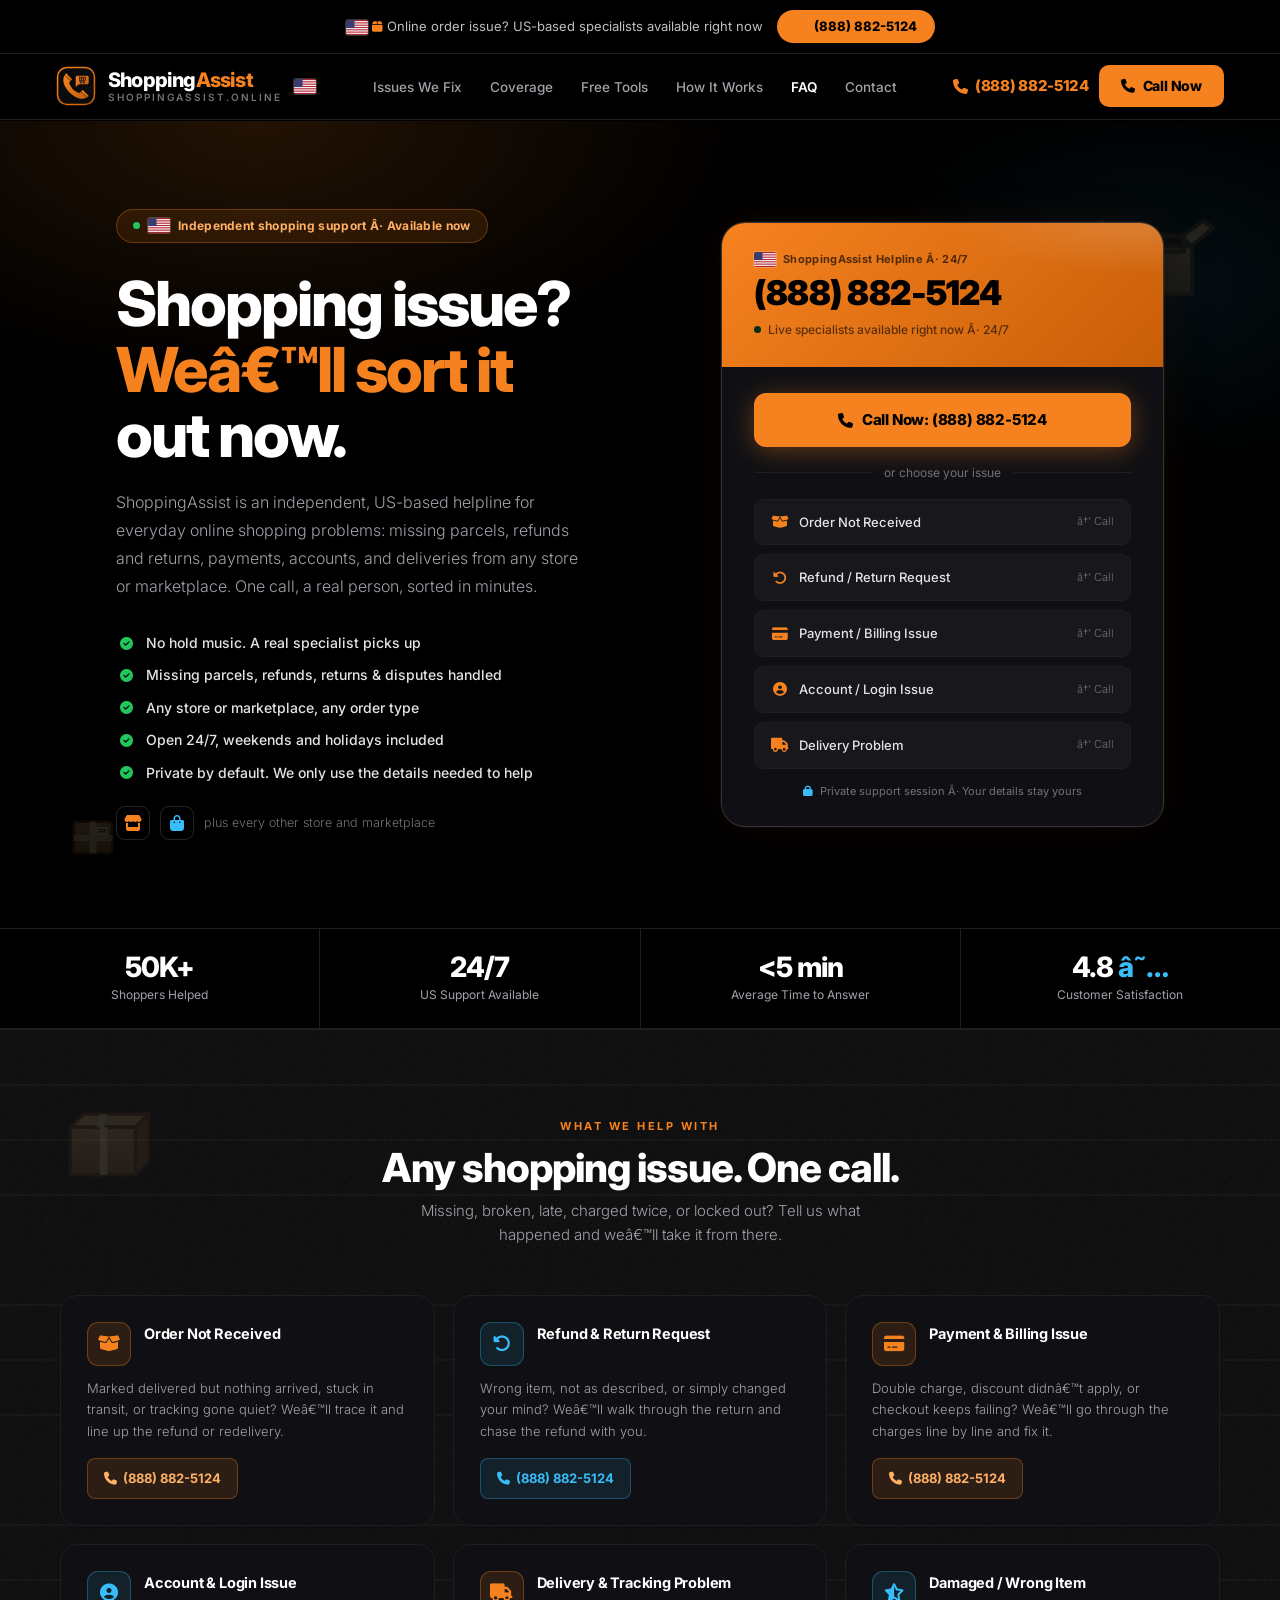
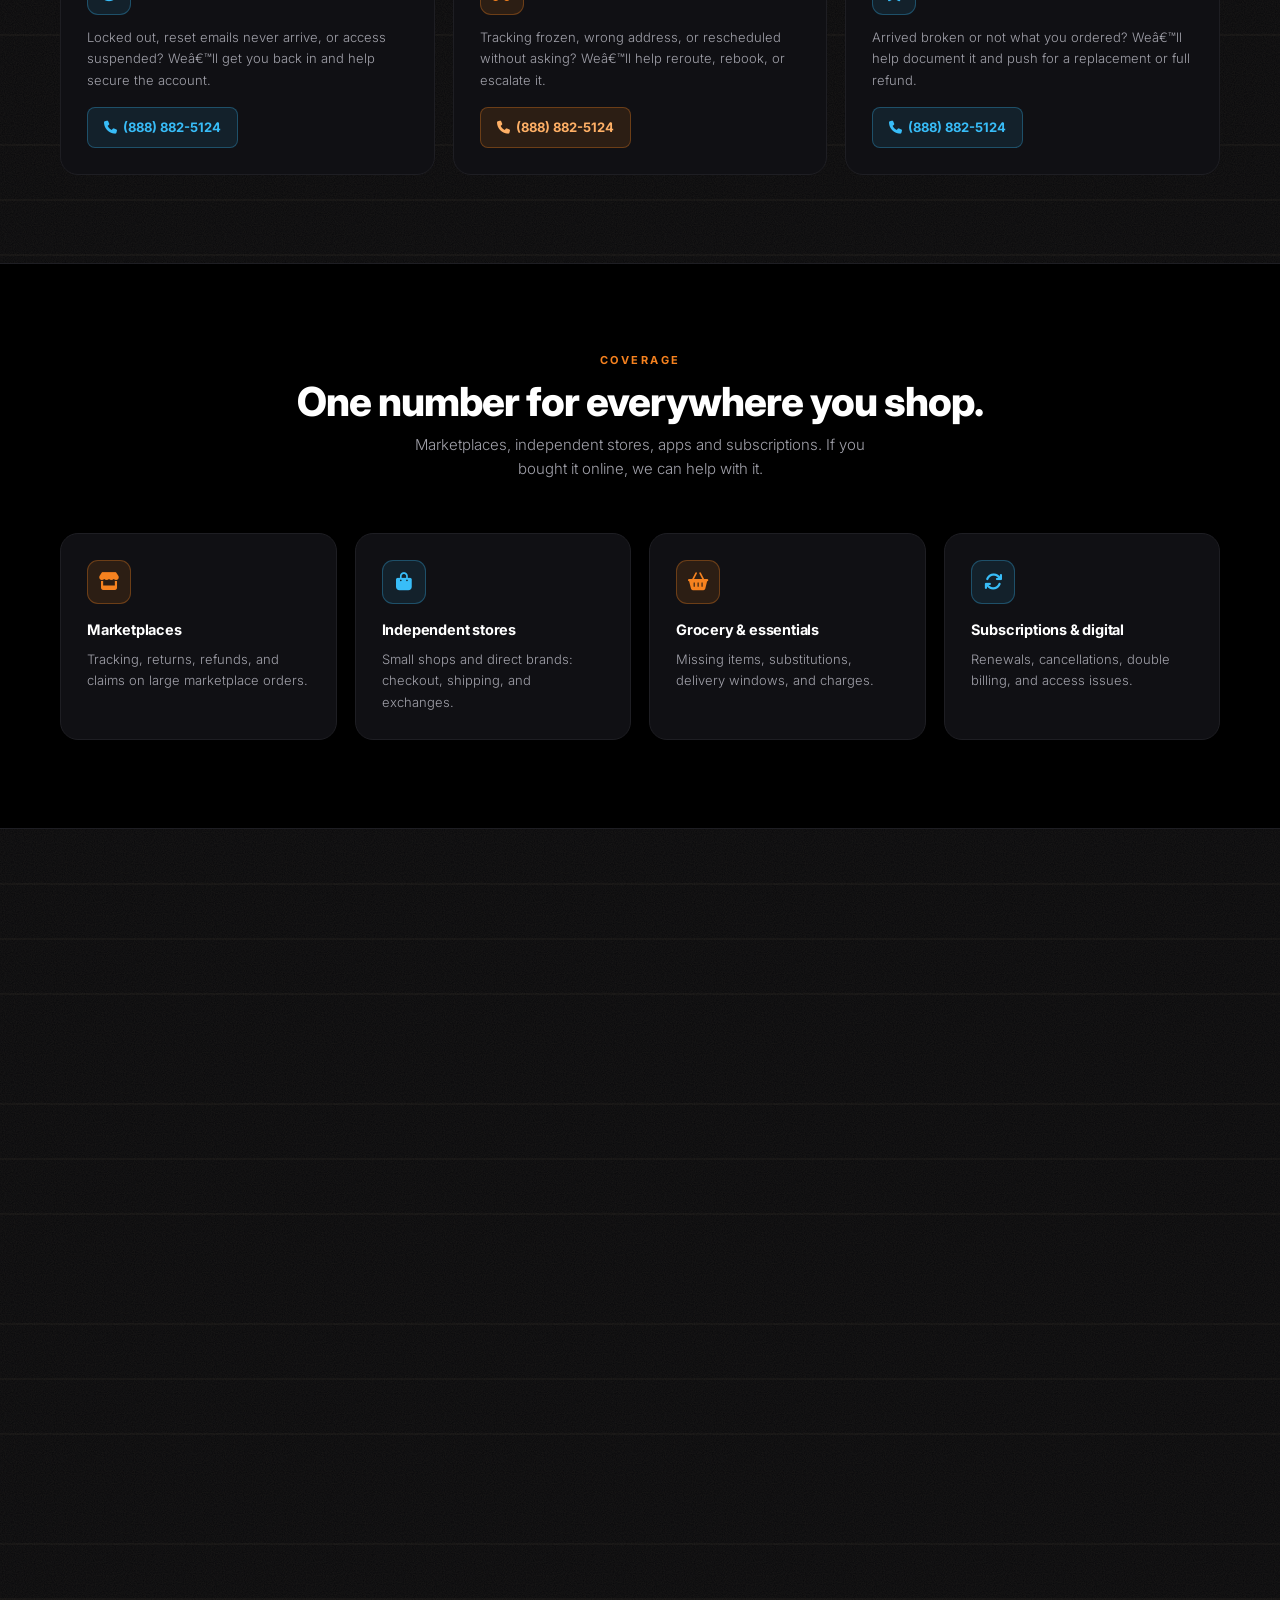
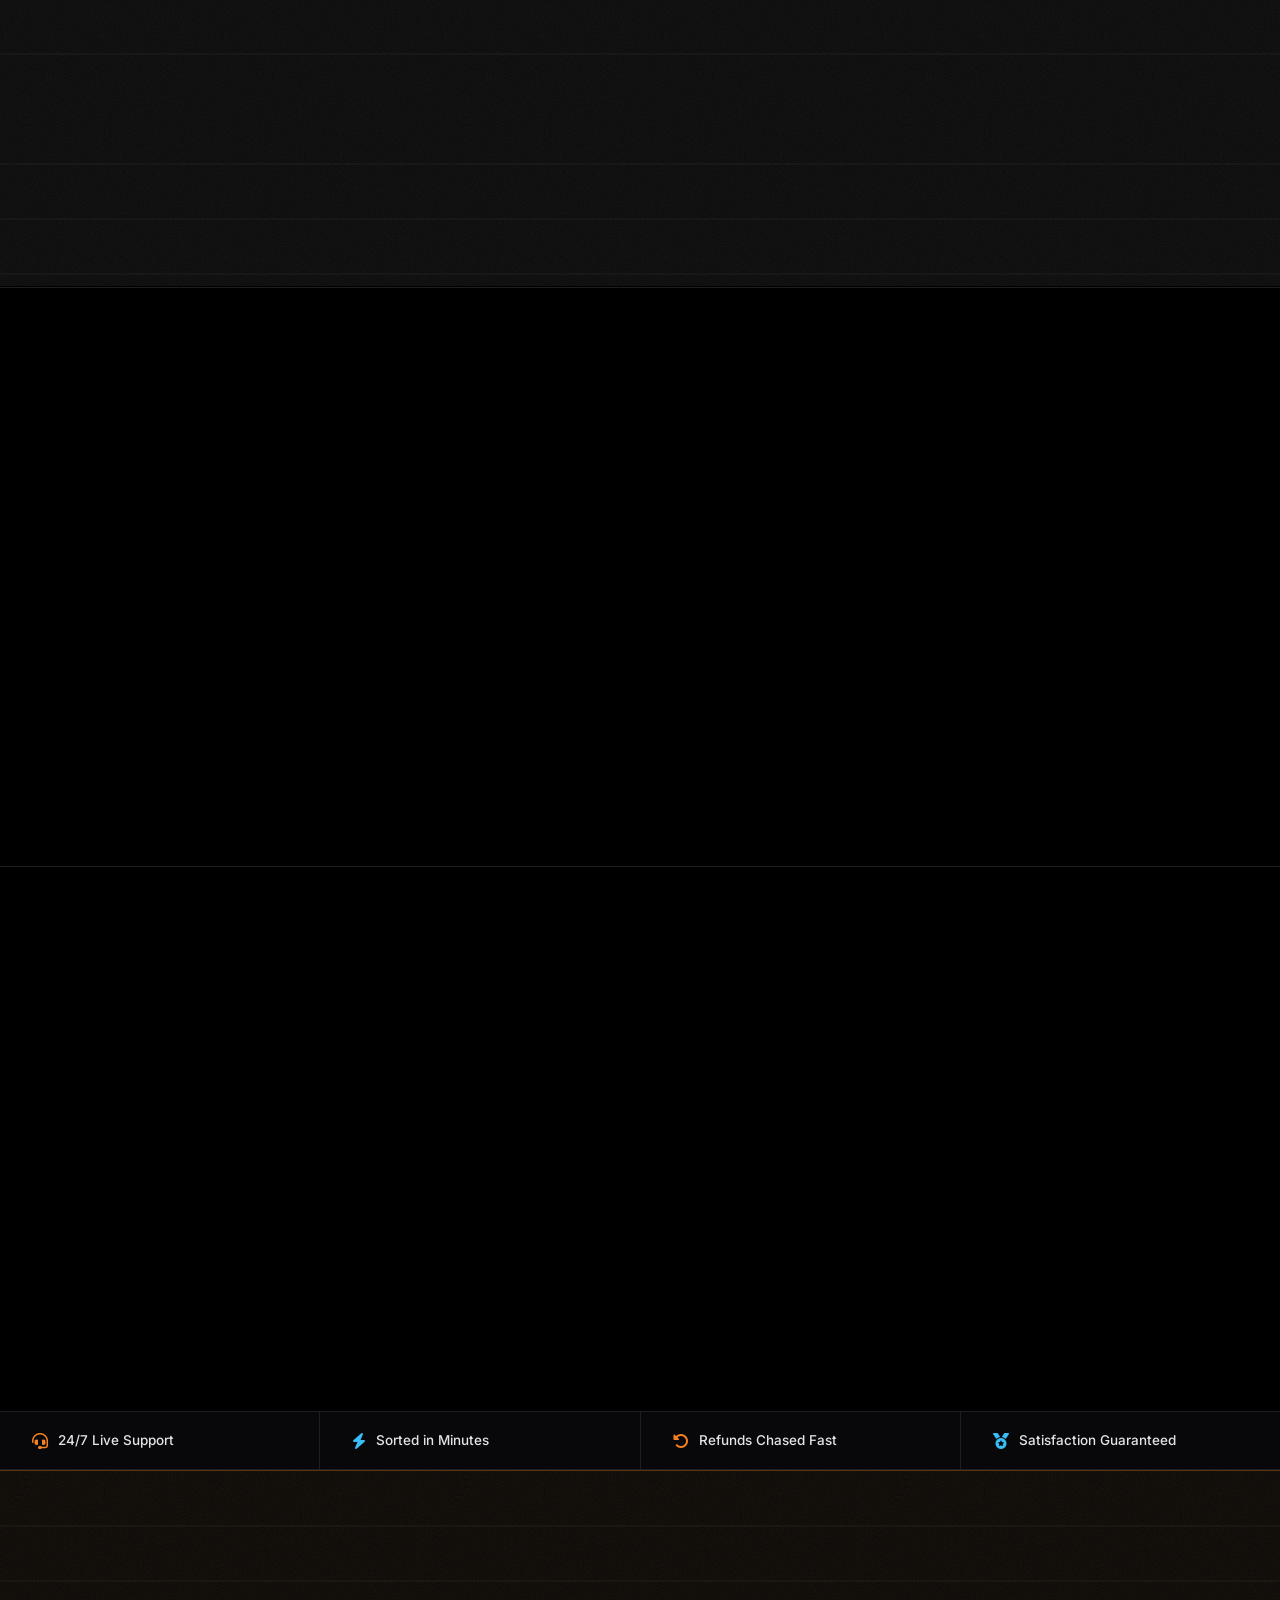
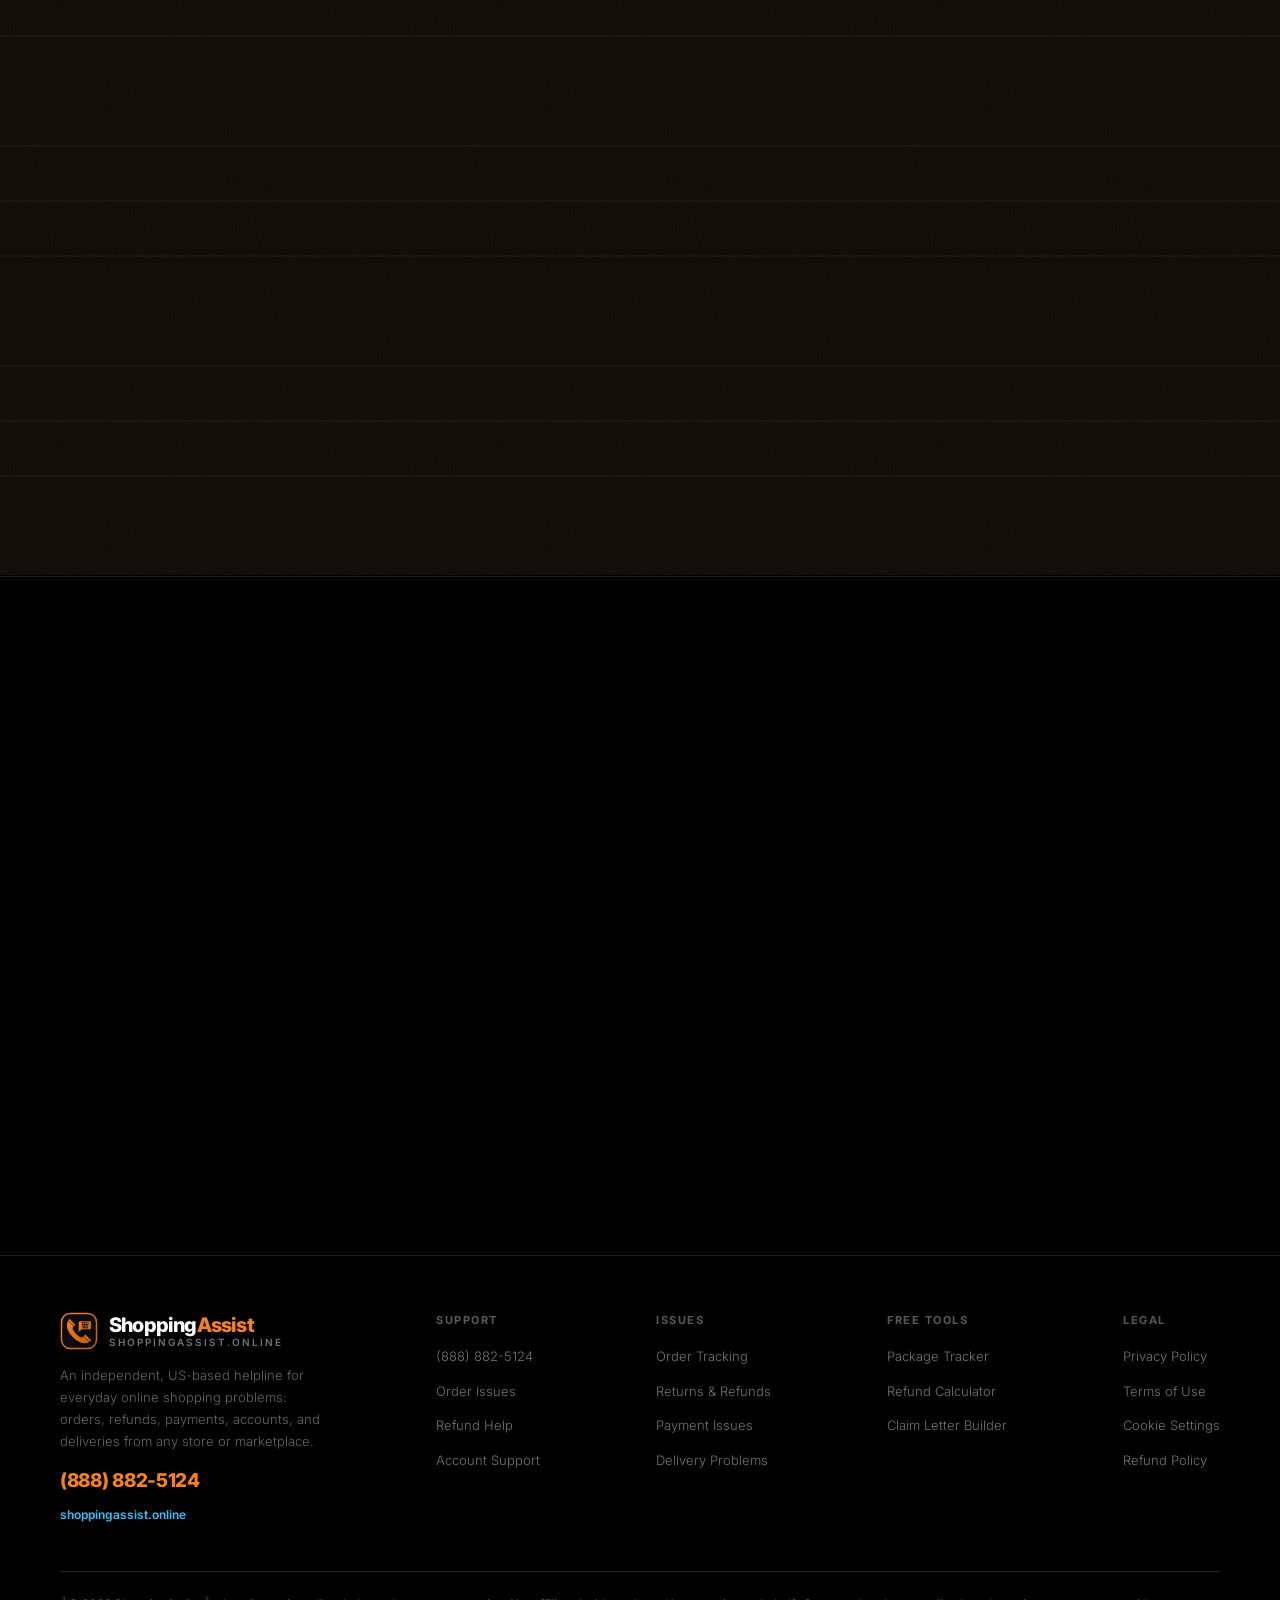
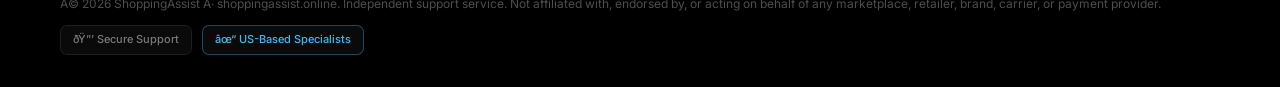
==== commit 741d3226: "Display phone as (888) 882-5124 without +1 country code; keep tel:+1 links and schema" ====
--- a/index.html
+++ b/index.html
@@ -1,19 +1,19 @@
-<!DOCTYPE html>
+﻿<!DOCTYPE html>
 <html lang="en-US">
 <head>
   <meta charset="UTF-8" />
   <meta name="viewport" content="width=device-width, initial-scale=1.0, viewport-fit=cover" />
   <title>ShoppingAssist | Online Shopping Support 24/7. Call Now</title>
-  <meta name="description" content="Order missing, refund stuck, or account locked? Call ShoppingAssist on +1(888) 882-5124. US-based help for any online store or marketplace, open 24/7." />
+  <meta name="description" content="Order missing, refund stuck, or account locked? Call ShoppingAssist on (888) 882-5124. US-based help for any online store or marketplace, open 24/7." />
   <link rel="canonical" href="https://shoppingassist.online/" />
   <meta property="og:title" content="ShoppingAssist | Online Shopping Support 24/7" />
-  <meta property="og:description" content="Any store, any marketplace, any order issue. US-based specialists available right now. Call +1(888) 882-5124." />
+  <meta property="og:description" content="Any store, any marketplace, any order issue. US-based specialists available right now. Call (888) 882-5124." />
   <meta property="og:url" content="https://shoppingassist.online/" />
   <meta property="og:type" content="website" />
   <meta property="og:image" content="https://shoppingassist.online/assets/images/logo.svg" />
   <meta name="twitter:card" content="summary" />
   <meta name="twitter:title" content="ShoppingAssist | Online Shopping Support 24/7" />
-  <meta name="twitter:description" content="Any store, any marketplace, any order issue. US-based specialists available right now. Call +1(888) 882-5124." />
+  <meta name="twitter:description" content="Any store, any marketplace, any order issue. US-based specialists available right now. Call (888) 882-5124." />
   <meta name="twitter:image" content="https://shoppingassist.online/assets/images/logo.svg" />
   <meta name="theme-color" content="#000000" />
   <link rel="icon" type="image/svg+xml" href="assets/images/logo.svg" />
@@ -31,7 +31,7 @@
 
   <script type="application/ld+json">
   {"@context":"https://schema.org","@type":"FAQPage","mainEntity":[
-    {"@type":"Question","name":"My parcel says delivered but I don't have it. What should I do?","acceptedAnswer":{"@type":"Answer","text":"Check around your property and with neighbors first, then call ShoppingAssist at +1(888) 882-5124. We will help file the non-delivery claim, follow up with the carrier, and arrange a refund or replacement."}},
+    {"@type":"Question","name":"My parcel says delivered but I don't have it. What should I do?","acceptedAnswer":{"@type":"Answer","text":"Check around your property and with neighbors first, then call ShoppingAssist at (888) 882-5124. We will help file the non-delivery claim, follow up with the carrier, and arrange a refund or replacement."}},
     {"@type":"Question","name":"How long does an online refund take?","acceptedAnswer":{"@type":"Answer","text":"Most refunds land within 5 to 14 business days depending on the payment method. Call us and we'll check the status with you and escalate it if it's stalled."}},
     {"@type":"Question","name":"How do I return something I bought online?","acceptedAnswer":{"@type":"Answer","text":"Most stores accept returns within their stated window. We walk you through the return request, label, drop-off, and refund tracking step by step."}},
     {"@type":"Question","name":"I was charged twice. Can you fix it?","acceptedAnswer":{"@type":"Answer","text":"Yes. We will go through the charges line by line with you and help dispute duplicate or incorrect amounts with the store or payment provider."}},
@@ -45,7 +45,7 @@
   <!-- ANNOUNCEMENT BAR -->
   <div class="ann">
     <span><span class="us-flag"></span> <i class="fa-solid fa-box"></i> Online order issue? US-based specialists available right now</span>
-    <a href="tel:+18888825124" class="ann-btn"><i class="fa-solid fa-phone"></i> +1(888) 882-5124</a>
+    <a href="tel:+18888825124" class="ann-btn"><i class="fa-solid fa-phone"></i> (888) 882-5124</a>
   </div>
 
   <!-- NAV -->
@@ -64,7 +64,7 @@
       <li><a href="#cta" class="cur">Contact</a></li>
     </ul>
     <div class="nav-r">
-      <div class="nav-num"><i class="fa-solid fa-phone"></i> +1(888) 882-5124</div>
+      <div class="nav-num"><i class="fa-solid fa-phone"></i> (888) 882-5124</div>
       <a href="tel:+18888825124" class="nav-call"><i class="fa-solid fa-phone"></i> Call Now</a>
     </div>
     <button class="hbg" id="hbgBtn" type="button" aria-label="Menu">
@@ -77,7 +77,7 @@
     <a href="#tools">Free Tools</a>
     <a href="#how">How It Works</a>
     <a href="#faq">FAQ</a>
-    <a href="tel:+18888825124" class="mob-call"><i class="fa-solid fa-phone"></i> +1(888) 882-5124</a>
+    <a href="tel:+18888825124" class="mob-call"><i class="fa-solid fa-phone"></i> (888) 882-5124</a>
   </div>
 
   <!-- HERO -->
@@ -86,8 +86,8 @@
     <img class="float-el f-hero-2 slow" src="assets/images/parcel.svg" alt="" aria-hidden="true" />
     <div class="hero-inner">
       <div class="hero-l">
-        <div class="hero-kicker"><span class="kicker-dot"></span> <span class="us-flag"></span> Independent shopping support · Available now</div>
-        <h1>Shopping issue?<br /><span>We’ll sort it</span><br />out now.</h1>
+        <div class="hero-kicker"><span class="kicker-dot"></span> <span class="us-flag"></span> Independent shopping support Â· Available now</div>
+        <h1>Shopping issue?<br /><span>Weâ€™ll sort it</span><br />out now.</h1>
         <p>ShoppingAssist is an independent, US-based helpline for everyday online shopping problems: missing parcels, refunds and returns, payments, accounts, and deliveries from any store or marketplace. One call, a real person, sorted in minutes.</p>
         <div class="hero-trust">
           <div class="ht-item"><i class="fa-solid fa-circle-check"></i> No hold music. A real specialist picks up</div>
@@ -105,21 +105,21 @@
 
       <div class="call-card">
         <div class="cc-head">
-          <div class="cc-badge"><span class="us-flag"></span> ShoppingAssist Helpline · 24/7</div>
-          <div class="cc-num">+1(888) 882-5124</div>
-          <div class="cc-status"><span class="sdot"></span> Live specialists available right now · 24/7</div>
+          <div class="cc-badge"><span class="us-flag"></span> ShoppingAssist Helpline Â· 24/7</div>
+          <div class="cc-num">(888) 882-5124</div>
+          <div class="cc-status"><span class="sdot"></span> Live specialists available right now Â· 24/7</div>
         </div>
         <div class="cc-body">
-          <a href="tel:+18888825124" class="cc-cta"><i class="fa-solid fa-phone"></i> Call Now: +1(888) 882-5124</a>
+          <a href="tel:+18888825124" class="cc-cta"><i class="fa-solid fa-phone"></i> Call Now: (888) 882-5124</a>
           <div class="cc-divider">or choose your issue</div>
           <div class="cc-chips">
-            <a href="tel:+18888825124" class="cc-chip"><i class="fa-solid fa-box-open"></i> Order Not Received <span>→ Call</span></a>
-            <a href="tel:+18888825124" class="cc-chip"><i class="fa-solid fa-rotate-left"></i> Refund / Return Request <span>→ Call</span></a>
-            <a href="tel:+18888825124" class="cc-chip"><i class="fa-solid fa-credit-card"></i> Payment / Billing Issue <span>→ Call</span></a>
-            <a href="tel:+18888825124" class="cc-chip"><i class="fa-solid fa-circle-user"></i> Account / Login Issue <span>→ Call</span></a>
-            <a href="tel:+18888825124" class="cc-chip"><i class="fa-solid fa-truck"></i> Delivery Problem <span>→ Call</span></a>
-          </div>
-          <div class="cc-note"><i class="fa-solid fa-lock"></i> Private support session · Your details stay yours</div>
+            <a href="tel:+18888825124" class="cc-chip"><i class="fa-solid fa-box-open"></i> Order Not Received <span>â†’ Call</span></a>
+            <a href="tel:+18888825124" class="cc-chip"><i class="fa-solid fa-rotate-left"></i> Refund / Return Request <span>â†’ Call</span></a>
+            <a href="tel:+18888825124" class="cc-chip"><i class="fa-solid fa-credit-card"></i> Payment / Billing Issue <span>â†’ Call</span></a>
+            <a href="tel:+18888825124" class="cc-chip"><i class="fa-solid fa-circle-user"></i> Account / Login Issue <span>â†’ Call</span></a>
+            <a href="tel:+18888825124" class="cc-chip"><i class="fa-solid fa-truck"></i> Delivery Problem <span>â†’ Call</span></a>
+          </div>
+          <div class="cc-note"><i class="fa-solid fa-lock"></i> Private support session Â· Your details stay yours</div>
         </div>
       </div>
     </div>
@@ -130,7 +130,7 @@
     <div class="st-item"><div class="st-num">50K+</div><div class="st-lbl">Shoppers Helped</div></div>
     <div class="st-item"><div class="st-num">24/7</div><div class="st-lbl">US Support Available</div></div>
     <div class="st-item"><div class="st-num">&lt;5 min</div><div class="st-lbl">Average Time to Answer</div></div>
-    <div class="st-item"><div class="st-num">4.8 <span class="accent">★</span></div><div class="st-lbl">Customer Satisfaction</div></div>
+    <div class="st-item"><div class="st-num">4.8 <span class="accent">â˜…</span></div><div class="st-lbl">Customer Satisfaction</div></div>
   </div>
 
   <!-- ISSUES -->
@@ -139,37 +139,37 @@
     <div class="issues-inner">
       <div class="sec-eye">What we help with</div>
       <h2 class="sec-h">Any shopping issue. One call.</h2>
-      <p class="sec-sub">Missing, broken, late, charged twice, or locked out? Tell us what happened and we’ll take it from there.</p>
+      <p class="sec-sub">Missing, broken, late, charged twice, or locked out? Tell us what happened and weâ€™ll take it from there.</p>
       <div class="iss-grid">
         <div class="iss-card">
           <div class="iss-top"><div class="iss-ico"><i class="fa-solid fa-box-open"></i></div><h4>Order Not Received</h4></div>
-          <p>Marked delivered but nothing arrived, stuck in transit, or tracking gone quiet? We’ll trace it and line up the refund or redelivery.</p>
-          <a href="tel:+18888825124" class="iss-cta"><i class="fa-solid fa-phone"></i> +1(888) 882-5124</a>
+          <p>Marked delivered but nothing arrived, stuck in transit, or tracking gone quiet? Weâ€™ll trace it and line up the refund or redelivery.</p>
+          <a href="tel:+18888825124" class="iss-cta"><i class="fa-solid fa-phone"></i> (888) 882-5124</a>
         </div>
         <div class="iss-card">
           <div class="iss-top"><div class="iss-ico"><i class="fa-solid fa-rotate-left"></i></div><h4>Refund &amp; Return Request</h4></div>
-          <p>Wrong item, not as described, or simply changed your mind? We’ll walk through the return and chase the refund with you.</p>
-          <a href="tel:+18888825124" class="iss-cta"><i class="fa-solid fa-phone"></i> +1(888) 882-5124</a>
+          <p>Wrong item, not as described, or simply changed your mind? Weâ€™ll walk through the return and chase the refund with you.</p>
+          <a href="tel:+18888825124" class="iss-cta"><i class="fa-solid fa-phone"></i> (888) 882-5124</a>
         </div>
         <div class="iss-card">
           <div class="iss-top"><div class="iss-ico"><i class="fa-solid fa-credit-card"></i></div><h4>Payment &amp; Billing Issue</h4></div>
-          <p>Double charge, discount didn’t apply, or checkout keeps failing? We’ll go through the charges line by line and fix it.</p>
-          <a href="tel:+18888825124" class="iss-cta"><i class="fa-solid fa-phone"></i> +1(888) 882-5124</a>
+          <p>Double charge, discount didnâ€™t apply, or checkout keeps failing? Weâ€™ll go through the charges line by line and fix it.</p>
+          <a href="tel:+18888825124" class="iss-cta"><i class="fa-solid fa-phone"></i> (888) 882-5124</a>
         </div>
         <div class="iss-card">
           <div class="iss-top"><div class="iss-ico"><i class="fa-solid fa-circle-user"></i></div><h4>Account &amp; Login Issue</h4></div>
-          <p>Locked out, reset emails never arrive, or access suspended? We’ll get you back in and help secure the account.</p>
-          <a href="tel:+18888825124" class="iss-cta"><i class="fa-solid fa-phone"></i> +1(888) 882-5124</a>
+          <p>Locked out, reset emails never arrive, or access suspended? Weâ€™ll get you back in and help secure the account.</p>
+          <a href="tel:+18888825124" class="iss-cta"><i class="fa-solid fa-phone"></i> (888) 882-5124</a>
         </div>
         <div class="iss-card">
           <div class="iss-top"><div class="iss-ico"><i class="fa-solid fa-truck"></i></div><h4>Delivery &amp; Tracking Problem</h4></div>
-          <p>Tracking frozen, wrong address, or rescheduled without asking? We’ll help reroute, rebook, or escalate it.</p>
-          <a href="tel:+18888825124" class="iss-cta"><i class="fa-solid fa-phone"></i> +1(888) 882-5124</a>
+          <p>Tracking frozen, wrong address, or rescheduled without asking? Weâ€™ll help reroute, rebook, or escalate it.</p>
+          <a href="tel:+18888825124" class="iss-cta"><i class="fa-solid fa-phone"></i> (888) 882-5124</a>
         </div>
         <div class="iss-card">
           <div class="iss-top"><div class="iss-ico"><i class="fa-solid fa-star-half-stroke"></i></div><h4>Damaged / Wrong Item</h4></div>
-          <p>Arrived broken or not what you ordered? We’ll help document it and push for a replacement or full refund.</p>
-          <a href="tel:+18888825124" class="iss-cta"><i class="fa-solid fa-phone"></i> +1(888) 882-5124</a>
+          <p>Arrived broken or not what you ordered? Weâ€™ll help document it and push for a replacement or full refund.</p>
+          <a href="tel:+18888825124" class="iss-cta"><i class="fa-solid fa-phone"></i> (888) 882-5124</a>
         </div>
       </div>
     </div>
@@ -290,14 +290,14 @@
           <div class="hw-n">1</div>
           <div>
             <h3>Call Us Now</h3>
-            <p>Dial +1(888) 882-5124 and reach a US-based specialist. No menus, no waiting room.</p>
+            <p>Dial (888) 882-5124 and reach a US-based specialist. No menus, no waiting room.</p>
           </div>
         </div>
         <div class="hw-card">
           <div class="hw-n">2</div>
           <div>
             <h3>Explain Once</h3>
-            <p>Share the order details one time. We map exactly what went wrong and what you’re owed.</p>
+            <p>Share the order details one time. We map exactly what went wrong and what youâ€™re owed.</p>
           </div>
         </div>
         <div class="hw-card">
@@ -316,14 +316,14 @@
     <div class="us-inner">
       <div class="us-l">
         <h2>Why shoppers<br />call <span>us first</span></h2>
-        <p>Store help pages send you in circles: chatbots, forms, and 48-hour waits. We’re the shortcut: a real US-based specialist who takes the problem off your plate and sees it through.</p>
-        <a href="tel:+18888825124" class="us-btn"><i class="fa-solid fa-phone"></i> +1(888) 882-5124</a>
+        <p>Store help pages send you in circles: chatbots, forms, and 48-hour waits. Weâ€™re the shortcut: a real US-based specialist who takes the problem off your plate and sees it through.</p>
+        <a href="tel:+18888825124" class="us-btn"><i class="fa-solid fa-phone"></i> (888) 882-5124</a>
       </div>
       <div class="us-r">
-        <div class="us-item"><i class="fa-solid fa-headset"></i><div><h4>Real people, plain answers</h4><p>No scripts, no bots. A specialist who stays on the line until it’s sorted.</p></div></div>
+        <div class="us-item"><i class="fa-solid fa-headset"></i><div><h4>Real people, plain answers</h4><p>No scripts, no bots. A specialist who stays on the line until itâ€™s sorted.</p></div></div>
         <div class="us-item"><i class="fa-solid fa-store"></i><div><h4>Any store, any order</h4><p>Marketplaces, independent shops, grocery and subscriptions. One number covers them all.</p></div></div>
-        <div class="us-item"><i class="fa-solid fa-rotate-left"></i><div><h4>Refunds chased properly</h4><p>We prepare the claim, the photos, and the wording so returns and refunds don’t stall.</p></div></div>
-        <div class="us-item"><i class="fa-solid fa-dollar-sign"></i><div><h4>Clear and upfront</h4><p>We explain what we’ll do before we do it. No surprise charges, ever.</p></div></div>
+        <div class="us-item"><i class="fa-solid fa-rotate-left"></i><div><h4>Refunds chased properly</h4><p>We prepare the claim, the photos, and the wording so returns and refunds donâ€™t stall.</p></div></div>
+        <div class="us-item"><i class="fa-solid fa-dollar-sign"></i><div><h4>Clear and upfront</h4><p>We explain what weâ€™ll do before we do it. No surprise charges, ever.</p></div></div>
       </div>
     </div>
   </div>
@@ -345,14 +345,14 @@
       <p>Skip the chatbot loop. A US-based specialist answers right now. No hold, no ticket queue, no runaround.</p>
       <a href="tel:+18888825124" class="cta-card">
         <div class="cta-head">
-          <p><span class="us-flag"></span> ShoppingAssist Helpline · Available 24/7</p>
-          <div class="cta-num">+1(888) 882-5124</div>
+          <p><span class="us-flag"></span> ShoppingAssist Helpline Â· Available 24/7</p>
+          <div class="cta-num">(888) 882-5124</div>
           <div class="cta-sub"><span class="kicker-dot"></span> Live specialists available right now</div>
         </div>
         <div class="cta-btn"><i class="fa-solid fa-phone"></i> Tap to Call Now for Free</div>
       </a>
       <div class="cta-actions">
-        <a href="tel:+18888825124" class="btn-or"><i class="fa-solid fa-phone"></i> Call +1(888) 882-5124</a>
+        <a href="tel:+18888825124" class="btn-or"><i class="fa-solid fa-phone"></i> Call (888) 882-5124</a>
         <a href="#issues" class="btn-bdr"><i class="fa-solid fa-list"></i> Browse All Issues</a>
       </div>
     </div>
@@ -365,12 +365,12 @@
       <h2 class="sec-h">Common questions</h2>
       <p class="sec-sub">Quick answers before you call us.</p>
       <div class="faq-list">
-        <div class="fi"><button class="fq" type="button">My parcel says delivered but I don’t have it. What should I do?<i class="fa-solid fa-chevron-down"></i></button><div class="fa-a">Check around your property and with neighbors first, then call +1(888) 882-5124. We will help you file the non-delivery claim, follow up with the carrier, and arrange a refund or replacement.</div></div>
-        <div class="fi"><button class="fq" type="button">How long does an online refund take?<i class="fa-solid fa-chevron-down"></i></button><div class="fa-a">Most refunds land within 5 to 14 business days depending on the payment method. Call us and we’ll check the status with you and escalate it if it’s stalled.</div></div>
-        <div class="fi"><button class="fq" type="button">How do I return something I bought online?<i class="fa-solid fa-chevron-down"></i></button><div class="fa-a">Most stores accept returns within their stated window. Call +1(888) 882-5124 and we’ll walk you through the return request, label, drop-off, and refund tracking step by step.</div></div>
+        <div class="fi"><button class="fq" type="button">My parcel says delivered but I donâ€™t have it. What should I do?<i class="fa-solid fa-chevron-down"></i></button><div class="fa-a">Check around your property and with neighbors first, then call (888) 882-5124. We will help you file the non-delivery claim, follow up with the carrier, and arrange a refund or replacement.</div></div>
+        <div class="fi"><button class="fq" type="button">How long does an online refund take?<i class="fa-solid fa-chevron-down"></i></button><div class="fa-a">Most refunds land within 5 to 14 business days depending on the payment method. Call us and weâ€™ll check the status with you and escalate it if itâ€™s stalled.</div></div>
+        <div class="fi"><button class="fq" type="button">How do I return something I bought online?<i class="fa-solid fa-chevron-down"></i></button><div class="fa-a">Most stores accept returns within their stated window. Call (888) 882-5124 and weâ€™ll walk you through the return request, label, drop-off, and refund tracking step by step.</div></div>
         <div class="fi"><button class="fq" type="button">I was charged twice. Can you fix it?<i class="fa-solid fa-chevron-down"></i></button><div class="fa-a">Yes. We will go through the charges line by line with you and help dispute duplicate or incorrect amounts with the store or payment provider.</div></div>
-        <div class="fi"><button class="fq" type="button">I’m locked out of my store account. Can you help?<i class="fa-solid fa-chevron-down"></i></button><div class="fa-a">Yes. We will guide you through account recovery and password resets, help secure the account, and explain your options if access was suspended.</div></div>
-        <div class="fi"><button class="fq" type="button">Are you open on weekends and holidays?<i class="fa-solid fa-chevron-down"></i></button><div class="fa-a">Yes. We answer 24 hours a day, 7 days a week, including weekends and all US federal holidays. Online shopping doesn’t stop, and neither do we.</div></div>
+        <div class="fi"><button class="fq" type="button">Iâ€™m locked out of my store account. Can you help?<i class="fa-solid fa-chevron-down"></i></button><div class="fa-a">Yes. We will guide you through account recovery and password resets, help secure the account, and explain your options if access was suspended.</div></div>
+        <div class="fi"><button class="fq" type="button">Are you open on weekends and holidays?<i class="fa-solid fa-chevron-down"></i></button><div class="fa-a">Yes. We answer 24 hours a day, 7 days a week, including weekends and all US federal holidays. Online shopping doesnâ€™t stop, and neither do we.</div></div>
       </div>
     </div>
   </div>
@@ -382,17 +382,17 @@
         <div class="ft-logo">
           <div class="brand-lockup"><img class="brand-mark ft-mark" src="assets/images/logo.svg" alt="ShoppingAssist logo" /><div class="brand-logo">Shopping<span>Assist</span><small>SHOPPINGASSIST.ONLINE</small></div></div>
           <p>An independent, US-based helpline for everyday online shopping problems: orders, refunds, payments, accounts, and deliveries from any store or marketplace.</p>
-          <a href="tel:+18888825124" class="ft-phone">+1(888) 882-5124</a>
+          <a href="tel:+18888825124" class="ft-phone">(888) 882-5124</a>
           <span class="ft-domain">shoppingassist.online</span>
         </div>
-        <div class="ft-col"><h5>Support</h5><ul><li><a href="tel:+18888825124">+1(888) 882-5124</a></li><li><a href="#issues">Order Issues</a></li><li><a href="#issues">Refund Help</a></li><li><a href="#issues">Account Support</a></li></ul></div>
+        <div class="ft-col"><h5>Support</h5><ul><li><a href="tel:+18888825124">(888) 882-5124</a></li><li><a href="#issues">Order Issues</a></li><li><a href="#issues">Refund Help</a></li><li><a href="#issues">Account Support</a></li></ul></div>
         <div class="ft-col"><h5>Issues</h5><ul><li><a href="#issues">Order Tracking</a></li><li><a href="#issues">Returns &amp; Refunds</a></li><li><a href="#issues">Payment Issues</a></li><li><a href="#issues">Delivery Problems</a></li></ul></div>
         <div class="ft-col"><h5>Free Tools</h5><ul><li><a href="tracking/">Package Tracker</a></li><li><a href="refund-calculator/">Refund Calculator</a></li><li><a href="claim-letter/">Claim Letter Builder</a></li></ul></div>
         <div class="ft-col"><h5>Legal</h5><ul><li><a href="privacy/">Privacy Policy</a></li><li><a href="terms/">Terms of Use</a></li><li><a href="cookies/">Cookie Settings</a></li><li><a href="refund-policy/">Refund Policy</a></li></ul></div>
       </div>
       <div class="ft-bot">
-        <p>© <span id="year">2025</span> ShoppingAssist · shoppingassist.online. Independent support service. Not affiliated with, endorsed by, or acting on behalf of any marketplace, retailer, brand, carrier, or payment provider.</p>
-        <div class="ft-badges"><span class="ft-badge">🔒 Secure Support</span><span class="ft-badge accent">✓ US-Based Specialists</span></div>
+        <p>Â© <span id="year">2025</span> ShoppingAssist Â· shoppingassist.online. Independent support service. Not affiliated with, endorsed by, or acting on behalf of any marketplace, retailer, brand, carrier, or payment provider.</p>
+        <div class="ft-badges"><span class="ft-badge">ðŸ”’ Secure Support</span><span class="ft-badge accent">âœ“ US-Based Specialists</span></div>
       </div>
     </div>
   </footer>
@@ -402,8 +402,8 @@
     <a href="tel:+18888825124">
       <div class="mb-icon"><i class="fa-solid fa-phone"></i></div>
       <div class="mb-inner">
-        <span class="mb-num">+1(888) 882-5124</span>
-        <span class="mb-sub">Tap to Call · Free · 24/7</span>
+        <span class="mb-num">(888) 882-5124</span>
+        <span class="mb-sub">Tap to Call Â· Free Â· 24/7</span>
       </div>
     </a>
   </div>
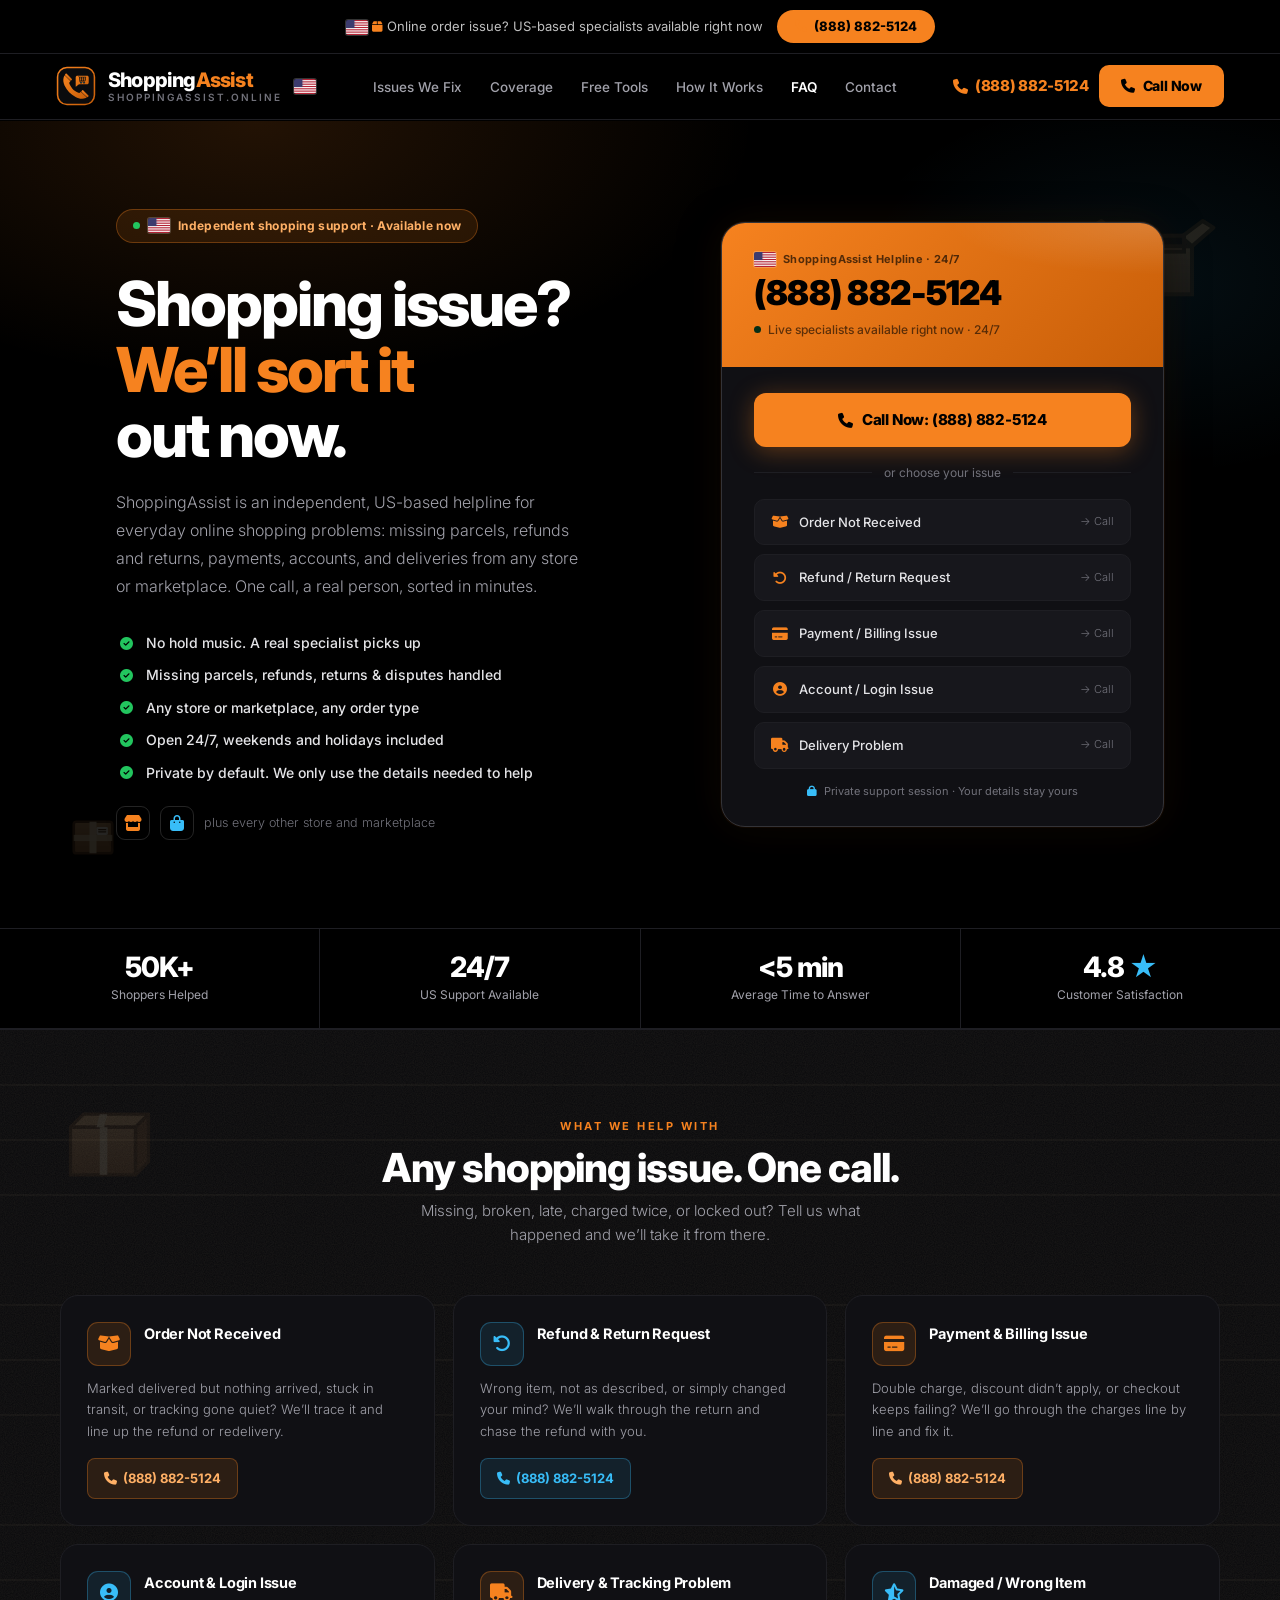
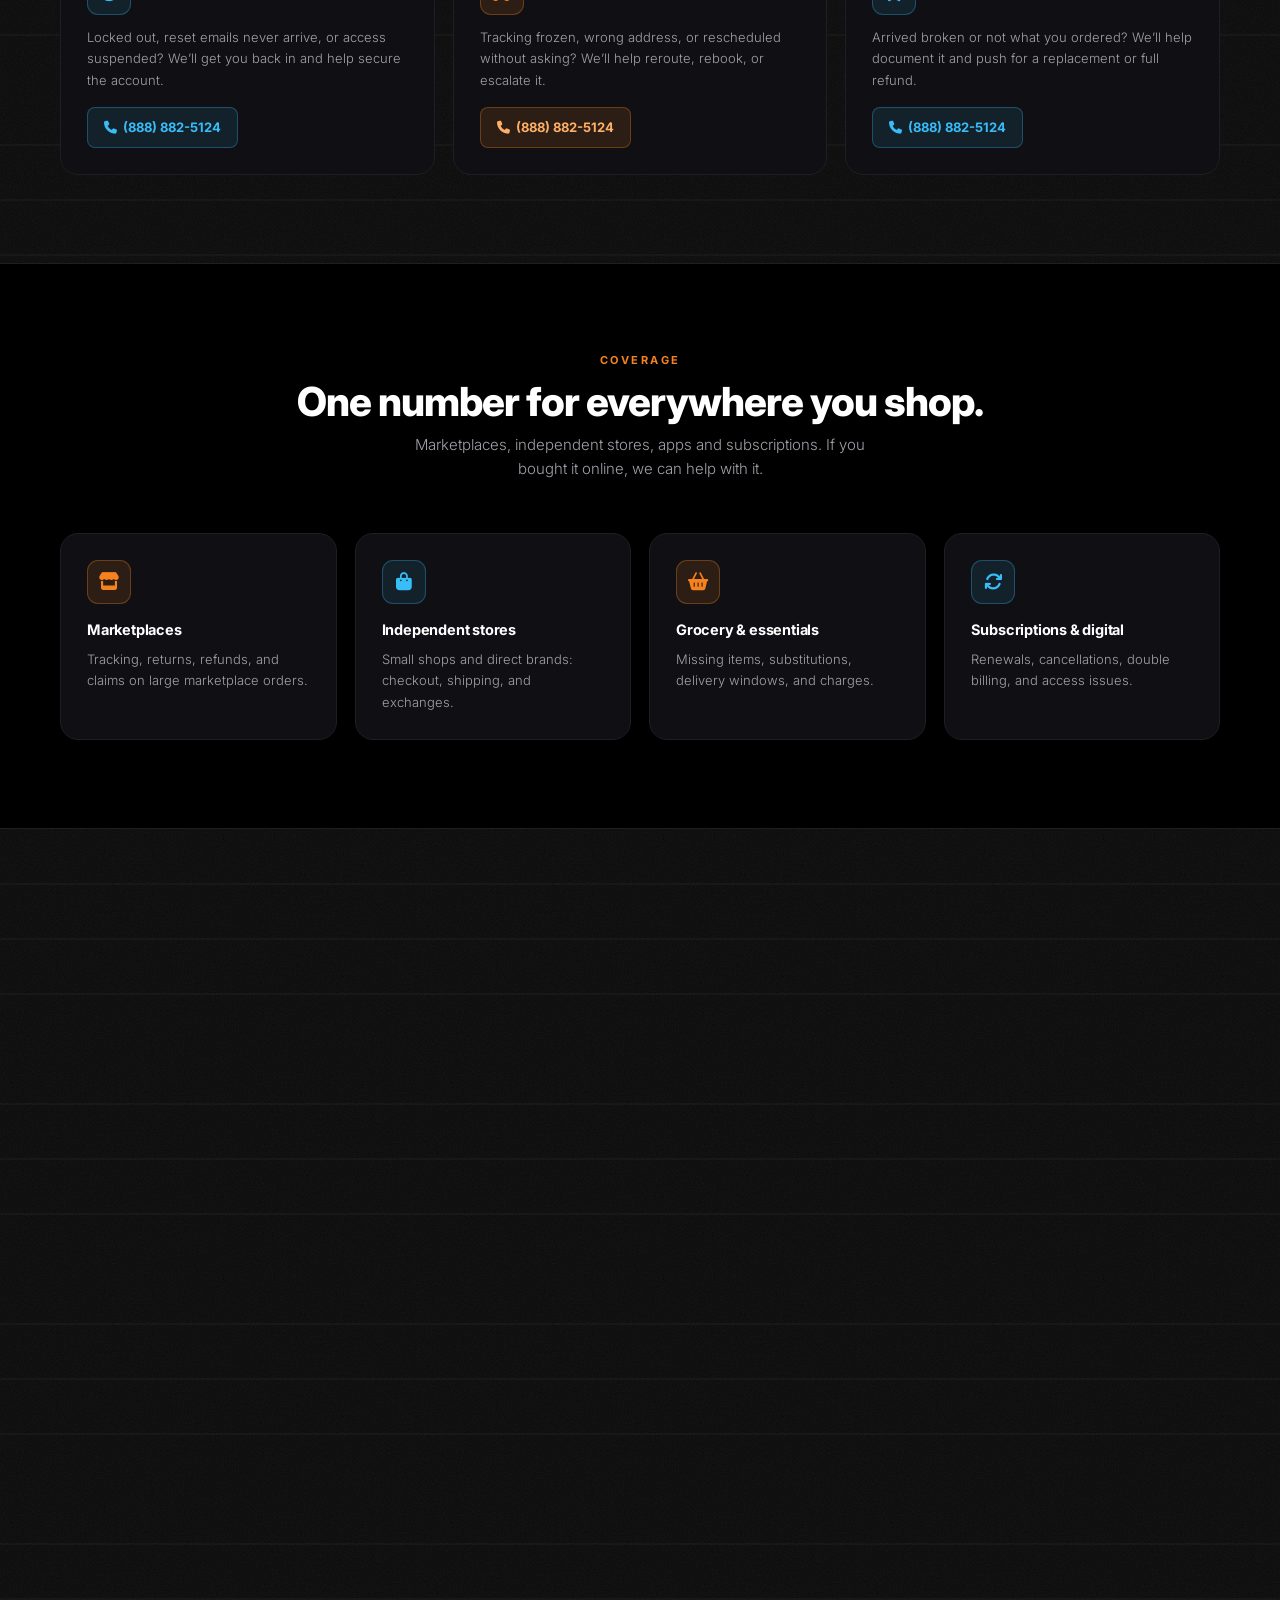
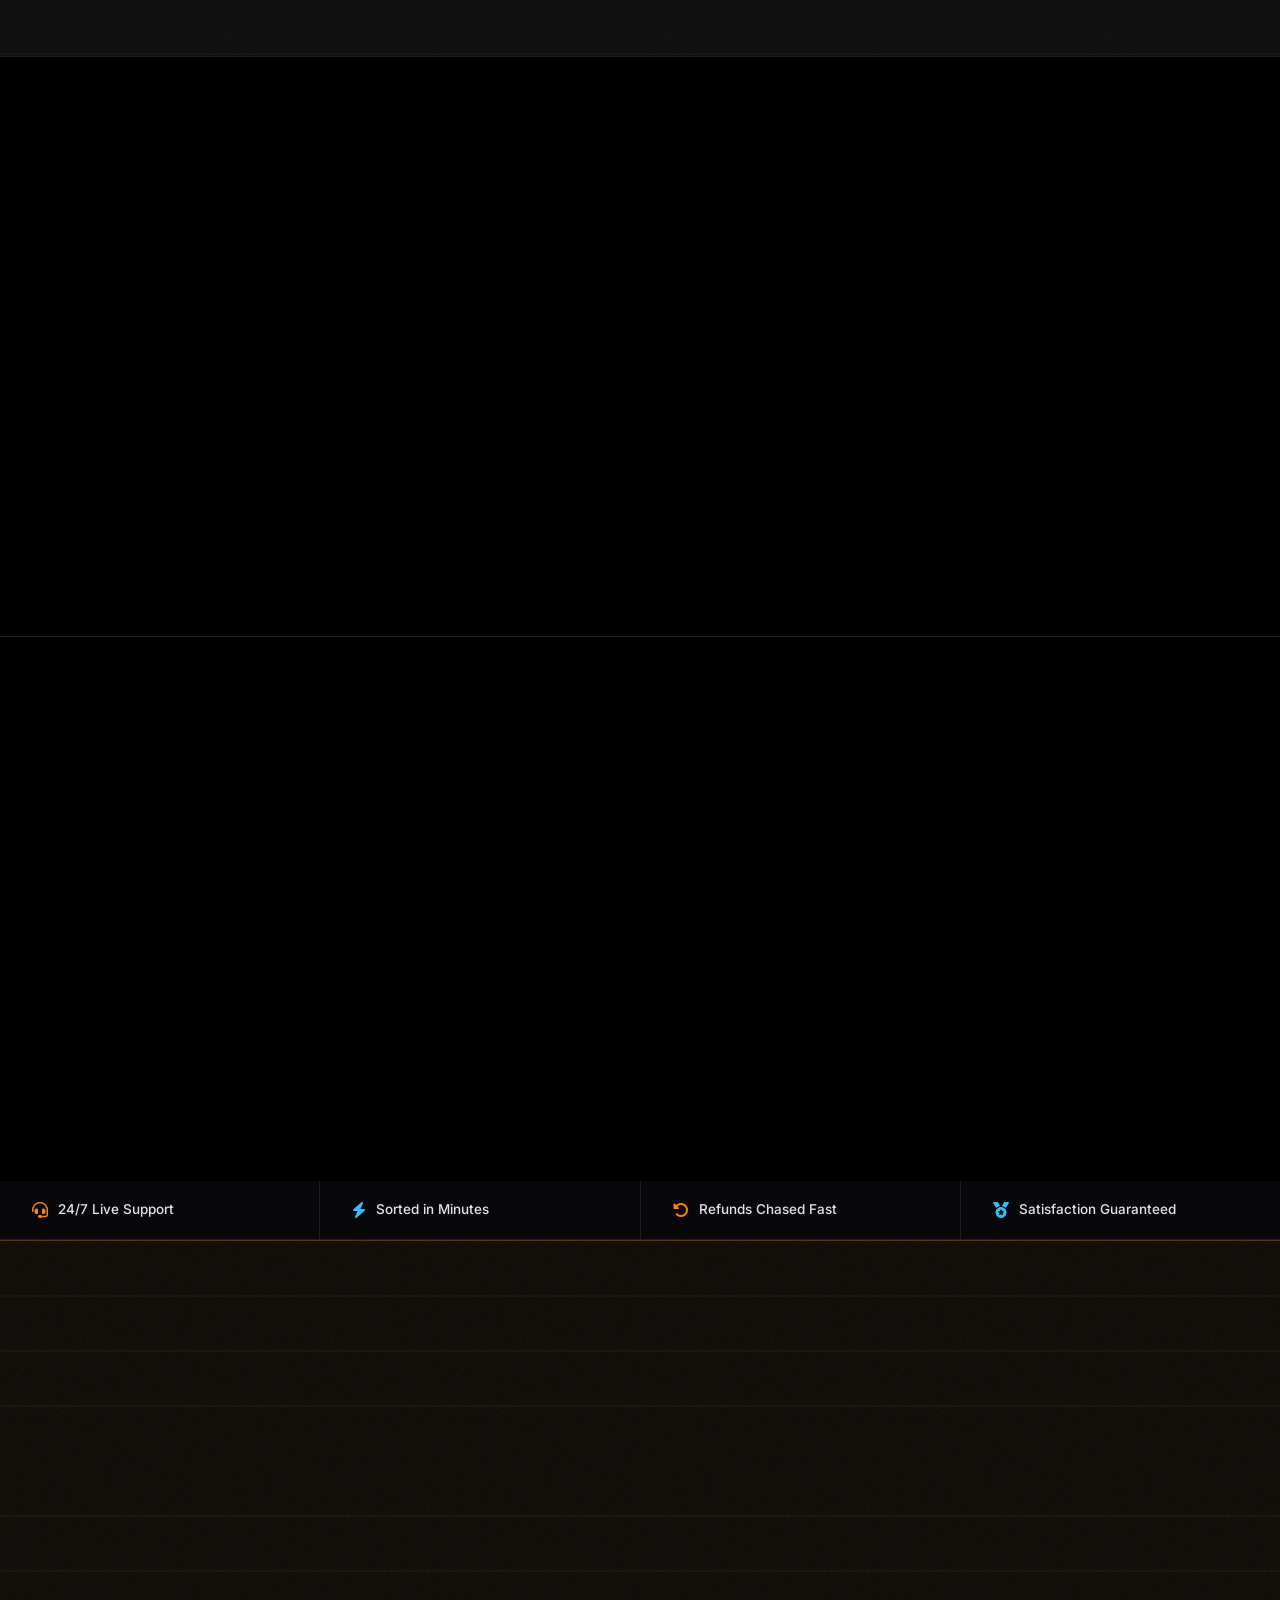
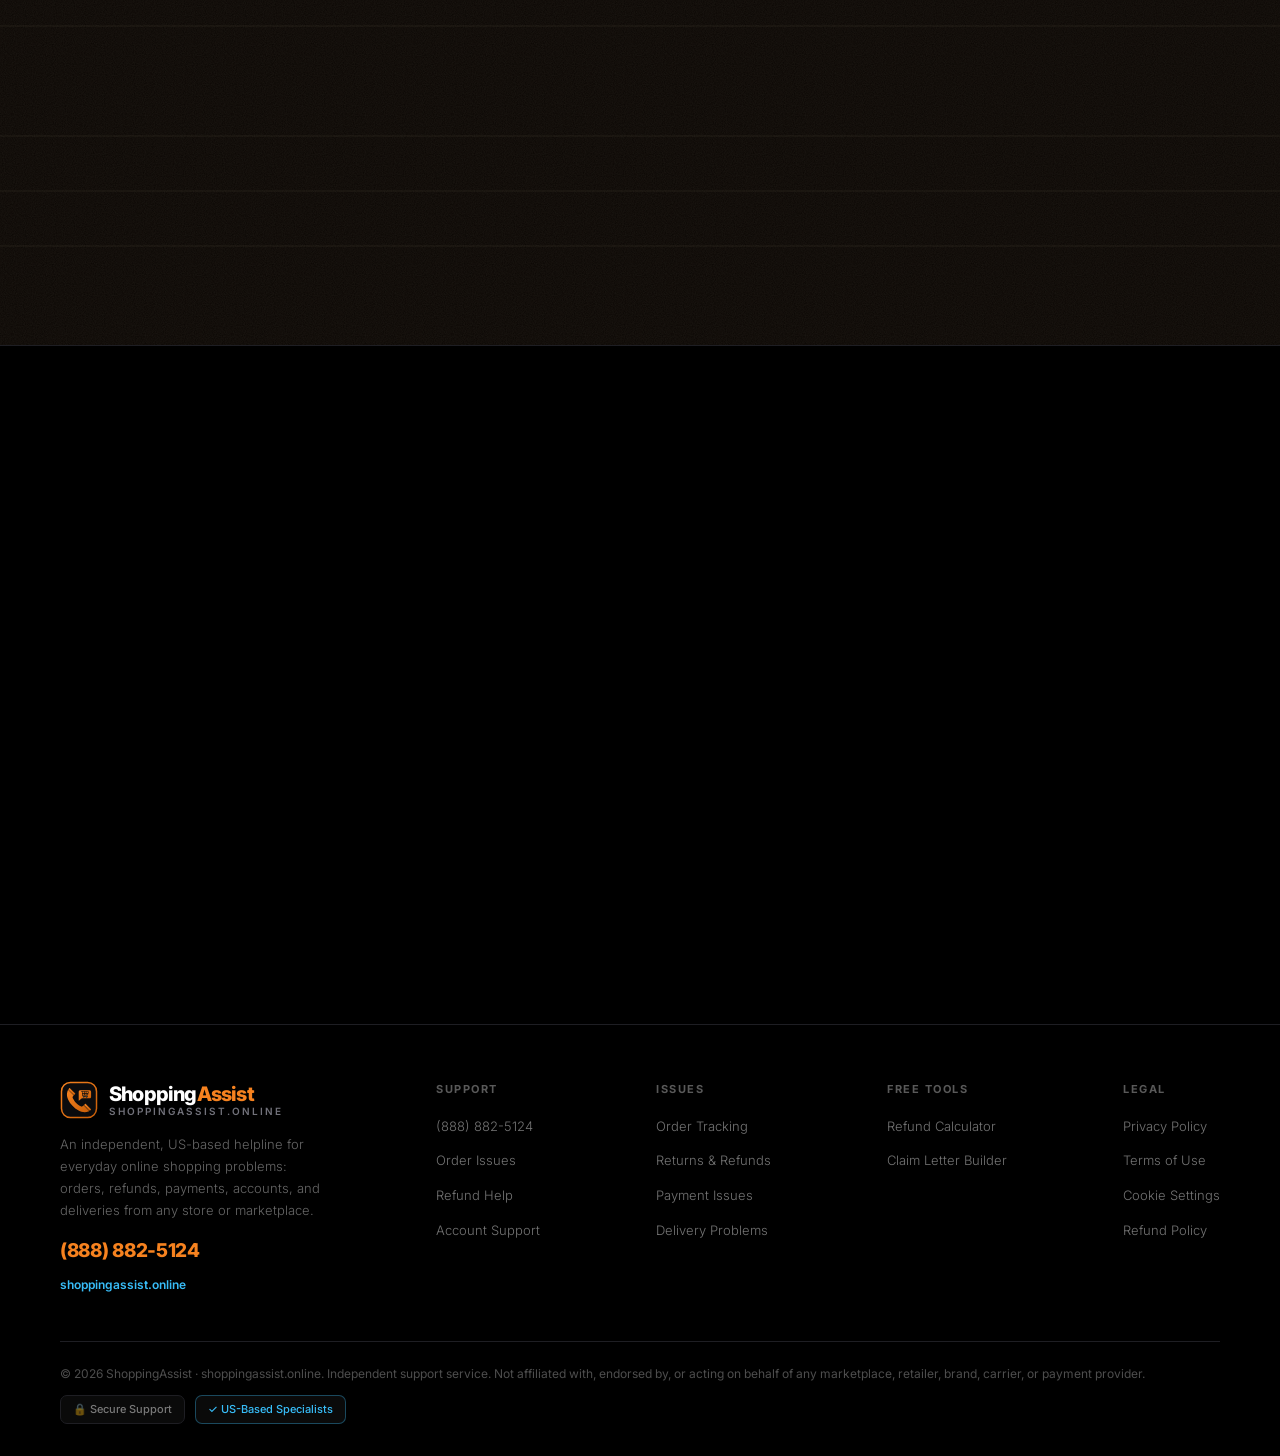
==== commit e061b622: "Fix UTF-8 mojibake across site; remove Track My Package tool and tracking page" ====
--- a/index.html
+++ b/index.html
@@ -1,4 +1,4 @@
-﻿<!DOCTYPE html>
+<!DOCTYPE html>
 <html lang="en-US">
 <head>
   <meta charset="UTF-8" />
@@ -86,8 +86,8 @@
     <img class="float-el f-hero-2 slow" src="assets/images/parcel.svg" alt="" aria-hidden="true" />
     <div class="hero-inner">
       <div class="hero-l">
-        <div class="hero-kicker"><span class="kicker-dot"></span> <span class="us-flag"></span> Independent shopping support Â· Available now</div>
-        <h1>Shopping issue?<br /><span>Weâ€™ll sort it</span><br />out now.</h1>
+        <div class="hero-kicker"><span class="kicker-dot"></span> <span class="us-flag"></span> Independent shopping support · Available now</div>
+        <h1>Shopping issue?<br /><span>We’ll sort it</span><br />out now.</h1>
         <p>ShoppingAssist is an independent, US-based helpline for everyday online shopping problems: missing parcels, refunds and returns, payments, accounts, and deliveries from any store or marketplace. One call, a real person, sorted in minutes.</p>
         <div class="hero-trust">
           <div class="ht-item"><i class="fa-solid fa-circle-check"></i> No hold music. A real specialist picks up</div>
@@ -105,21 +105,21 @@
 
       <div class="call-card">
         <div class="cc-head">
-          <div class="cc-badge"><span class="us-flag"></span> ShoppingAssist Helpline Â· 24/7</div>
+          <div class="cc-badge"><span class="us-flag"></span> ShoppingAssist Helpline · 24/7</div>
           <div class="cc-num">(888) 882-5124</div>
-          <div class="cc-status"><span class="sdot"></span> Live specialists available right now Â· 24/7</div>
+          <div class="cc-status"><span class="sdot"></span> Live specialists available right now · 24/7</div>
         </div>
         <div class="cc-body">
           <a href="tel:+18888825124" class="cc-cta"><i class="fa-solid fa-phone"></i> Call Now: (888) 882-5124</a>
           <div class="cc-divider">or choose your issue</div>
           <div class="cc-chips">
-            <a href="tel:+18888825124" class="cc-chip"><i class="fa-solid fa-box-open"></i> Order Not Received <span>â†’ Call</span></a>
-            <a href="tel:+18888825124" class="cc-chip"><i class="fa-solid fa-rotate-left"></i> Refund / Return Request <span>â†’ Call</span></a>
-            <a href="tel:+18888825124" class="cc-chip"><i class="fa-solid fa-credit-card"></i> Payment / Billing Issue <span>â†’ Call</span></a>
-            <a href="tel:+18888825124" class="cc-chip"><i class="fa-solid fa-circle-user"></i> Account / Login Issue <span>â†’ Call</span></a>
-            <a href="tel:+18888825124" class="cc-chip"><i class="fa-solid fa-truck"></i> Delivery Problem <span>â†’ Call</span></a>
-          </div>
-          <div class="cc-note"><i class="fa-solid fa-lock"></i> Private support session Â· Your details stay yours</div>
+            <a href="tel:+18888825124" class="cc-chip"><i class="fa-solid fa-box-open"></i> Order Not Received <span>→ Call</span></a>
+            <a href="tel:+18888825124" class="cc-chip"><i class="fa-solid fa-rotate-left"></i> Refund / Return Request <span>→ Call</span></a>
+            <a href="tel:+18888825124" class="cc-chip"><i class="fa-solid fa-credit-card"></i> Payment / Billing Issue <span>→ Call</span></a>
+            <a href="tel:+18888825124" class="cc-chip"><i class="fa-solid fa-circle-user"></i> Account / Login Issue <span>→ Call</span></a>
+            <a href="tel:+18888825124" class="cc-chip"><i class="fa-solid fa-truck"></i> Delivery Problem <span>→ Call</span></a>
+          </div>
+          <div class="cc-note"><i class="fa-solid fa-lock"></i> Private support session · Your details stay yours</div>
         </div>
       </div>
     </div>
@@ -130,7 +130,7 @@
     <div class="st-item"><div class="st-num">50K+</div><div class="st-lbl">Shoppers Helped</div></div>
     <div class="st-item"><div class="st-num">24/7</div><div class="st-lbl">US Support Available</div></div>
     <div class="st-item"><div class="st-num">&lt;5 min</div><div class="st-lbl">Average Time to Answer</div></div>
-    <div class="st-item"><div class="st-num">4.8 <span class="accent">â˜…</span></div><div class="st-lbl">Customer Satisfaction</div></div>
+    <div class="st-item"><div class="st-num">4.8 <span class="accent">★</span></div><div class="st-lbl">Customer Satisfaction</div></div>
   </div>
 
   <!-- ISSUES -->
@@ -139,36 +139,36 @@
     <div class="issues-inner">
       <div class="sec-eye">What we help with</div>
       <h2 class="sec-h">Any shopping issue. One call.</h2>
-      <p class="sec-sub">Missing, broken, late, charged twice, or locked out? Tell us what happened and weâ€™ll take it from there.</p>
+      <p class="sec-sub">Missing, broken, late, charged twice, or locked out? Tell us what happened and we’ll take it from there.</p>
       <div class="iss-grid">
         <div class="iss-card">
           <div class="iss-top"><div class="iss-ico"><i class="fa-solid fa-box-open"></i></div><h4>Order Not Received</h4></div>
-          <p>Marked delivered but nothing arrived, stuck in transit, or tracking gone quiet? Weâ€™ll trace it and line up the refund or redelivery.</p>
+          <p>Marked delivered but nothing arrived, stuck in transit, or tracking gone quiet? We’ll trace it and line up the refund or redelivery.</p>
           <a href="tel:+18888825124" class="iss-cta"><i class="fa-solid fa-phone"></i> (888) 882-5124</a>
         </div>
         <div class="iss-card">
           <div class="iss-top"><div class="iss-ico"><i class="fa-solid fa-rotate-left"></i></div><h4>Refund &amp; Return Request</h4></div>
-          <p>Wrong item, not as described, or simply changed your mind? Weâ€™ll walk through the return and chase the refund with you.</p>
+          <p>Wrong item, not as described, or simply changed your mind? We’ll walk through the return and chase the refund with you.</p>
           <a href="tel:+18888825124" class="iss-cta"><i class="fa-solid fa-phone"></i> (888) 882-5124</a>
         </div>
         <div class="iss-card">
           <div class="iss-top"><div class="iss-ico"><i class="fa-solid fa-credit-card"></i></div><h4>Payment &amp; Billing Issue</h4></div>
-          <p>Double charge, discount didnâ€™t apply, or checkout keeps failing? Weâ€™ll go through the charges line by line and fix it.</p>
+          <p>Double charge, discount didn’t apply, or checkout keeps failing? We’ll go through the charges line by line and fix it.</p>
           <a href="tel:+18888825124" class="iss-cta"><i class="fa-solid fa-phone"></i> (888) 882-5124</a>
         </div>
         <div class="iss-card">
           <div class="iss-top"><div class="iss-ico"><i class="fa-solid fa-circle-user"></i></div><h4>Account &amp; Login Issue</h4></div>
-          <p>Locked out, reset emails never arrive, or access suspended? Weâ€™ll get you back in and help secure the account.</p>
+          <p>Locked out, reset emails never arrive, or access suspended? We’ll get you back in and help secure the account.</p>
           <a href="tel:+18888825124" class="iss-cta"><i class="fa-solid fa-phone"></i> (888) 882-5124</a>
         </div>
         <div class="iss-card">
           <div class="iss-top"><div class="iss-ico"><i class="fa-solid fa-truck"></i></div><h4>Delivery &amp; Tracking Problem</h4></div>
-          <p>Tracking frozen, wrong address, or rescheduled without asking? Weâ€™ll help reroute, rebook, or escalate it.</p>
+          <p>Tracking frozen, wrong address, or rescheduled without asking? We’ll help reroute, rebook, or escalate it.</p>
           <a href="tel:+18888825124" class="iss-cta"><i class="fa-solid fa-phone"></i> (888) 882-5124</a>
         </div>
         <div class="iss-card">
           <div class="iss-top"><div class="iss-ico"><i class="fa-solid fa-star-half-stroke"></i></div><h4>Damaged / Wrong Item</h4></div>
-          <p>Arrived broken or not what you ordered? Weâ€™ll help document it and push for a replacement or full refund.</p>
+          <p>Arrived broken or not what you ordered? We’ll help document it and push for a replacement or full refund.</p>
           <a href="tel:+18888825124" class="iss-cta"><i class="fa-solid fa-phone"></i> (888) 882-5124</a>
         </div>
       </div>
@@ -213,19 +213,6 @@
       <h2 class="sec-h">Fix it yourself in seconds.</h2>
       <p class="sec-sub">No signup, no fees, and nothing leaves your browser. Still stuck after that? Call us.</p>
       <div class="tool-grid">
-
-        <div class="tool-card tool-wide">
-          <div class="tool-head">
-            <div class="tool-ico"><i class="fa-solid fa-magnifying-glass-location"></i></div>
-            <div><h4>Track My Package</h4><p>Paste any tracking number. We detect the carrier and open its official tracking page.</p></div>
-          </div>
-          <div class="tool-row">
-            <input id="trackInput" type="text" inputmode="text" autocomplete="off" spellcheck="false" placeholder="e.g. 1Z999AA10123456784" aria-label="Tracking number" />
-            <button class="btn-or tool-btn" id="trackBtn" type="button"><i class="fa-solid fa-box-open"></i> Detect and Track</button>
-          </div>
-          <div class="tool-result" id="trackResult" hidden></div>
-          <a class="tool-open" href="tracking/">Open the full tracking page <i class="fa-solid fa-arrow-right"></i></a>
-        </div>
 
         <div class="tool-card">
           <div class="tool-head">
@@ -297,7 +284,7 @@
           <div class="hw-n">2</div>
           <div>
             <h3>Explain Once</h3>
-            <p>Share the order details one time. We map exactly what went wrong and what youâ€™re owed.</p>
+            <p>Share the order details one time. We map exactly what went wrong and what you’re owed.</p>
           </div>
         </div>
         <div class="hw-card">
@@ -316,14 +303,14 @@
     <div class="us-inner">
       <div class="us-l">
         <h2>Why shoppers<br />call <span>us first</span></h2>
-        <p>Store help pages send you in circles: chatbots, forms, and 48-hour waits. Weâ€™re the shortcut: a real US-based specialist who takes the problem off your plate and sees it through.</p>
+        <p>Store help pages send you in circles: chatbots, forms, and 48-hour waits. We’re the shortcut: a real US-based specialist who takes the problem off your plate and sees it through.</p>
         <a href="tel:+18888825124" class="us-btn"><i class="fa-solid fa-phone"></i> (888) 882-5124</a>
       </div>
       <div class="us-r">
-        <div class="us-item"><i class="fa-solid fa-headset"></i><div><h4>Real people, plain answers</h4><p>No scripts, no bots. A specialist who stays on the line until itâ€™s sorted.</p></div></div>
+        <div class="us-item"><i class="fa-solid fa-headset"></i><div><h4>Real people, plain answers</h4><p>No scripts, no bots. A specialist who stays on the line until it’s sorted.</p></div></div>
         <div class="us-item"><i class="fa-solid fa-store"></i><div><h4>Any store, any order</h4><p>Marketplaces, independent shops, grocery and subscriptions. One number covers them all.</p></div></div>
-        <div class="us-item"><i class="fa-solid fa-rotate-left"></i><div><h4>Refunds chased properly</h4><p>We prepare the claim, the photos, and the wording so returns and refunds donâ€™t stall.</p></div></div>
-        <div class="us-item"><i class="fa-solid fa-dollar-sign"></i><div><h4>Clear and upfront</h4><p>We explain what weâ€™ll do before we do it. No surprise charges, ever.</p></div></div>
+        <div class="us-item"><i class="fa-solid fa-rotate-left"></i><div><h4>Refunds chased properly</h4><p>We prepare the claim, the photos, and the wording so returns and refunds don’t stall.</p></div></div>
+        <div class="us-item"><i class="fa-solid fa-dollar-sign"></i><div><h4>Clear and upfront</h4><p>We explain what we’ll do before we do it. No surprise charges, ever.</p></div></div>
       </div>
     </div>
   </div>
@@ -345,7 +332,7 @@
       <p>Skip the chatbot loop. A US-based specialist answers right now. No hold, no ticket queue, no runaround.</p>
       <a href="tel:+18888825124" class="cta-card">
         <div class="cta-head">
-          <p><span class="us-flag"></span> ShoppingAssist Helpline Â· Available 24/7</p>
+          <p><span class="us-flag"></span> ShoppingAssist Helpline · Available 24/7</p>
           <div class="cta-num">(888) 882-5124</div>
           <div class="cta-sub"><span class="kicker-dot"></span> Live specialists available right now</div>
         </div>
@@ -365,12 +352,12 @@
       <h2 class="sec-h">Common questions</h2>
       <p class="sec-sub">Quick answers before you call us.</p>
       <div class="faq-list">
-        <div class="fi"><button class="fq" type="button">My parcel says delivered but I donâ€™t have it. What should I do?<i class="fa-solid fa-chevron-down"></i></button><div class="fa-a">Check around your property and with neighbors first, then call (888) 882-5124. We will help you file the non-delivery claim, follow up with the carrier, and arrange a refund or replacement.</div></div>
-        <div class="fi"><button class="fq" type="button">How long does an online refund take?<i class="fa-solid fa-chevron-down"></i></button><div class="fa-a">Most refunds land within 5 to 14 business days depending on the payment method. Call us and weâ€™ll check the status with you and escalate it if itâ€™s stalled.</div></div>
-        <div class="fi"><button class="fq" type="button">How do I return something I bought online?<i class="fa-solid fa-chevron-down"></i></button><div class="fa-a">Most stores accept returns within their stated window. Call (888) 882-5124 and weâ€™ll walk you through the return request, label, drop-off, and refund tracking step by step.</div></div>
+        <div class="fi"><button class="fq" type="button">My parcel says delivered but I don’t have it. What should I do?<i class="fa-solid fa-chevron-down"></i></button><div class="fa-a">Check around your property and with neighbors first, then call (888) 882-5124. We will help you file the non-delivery claim, follow up with the carrier, and arrange a refund or replacement.</div></div>
+        <div class="fi"><button class="fq" type="button">How long does an online refund take?<i class="fa-solid fa-chevron-down"></i></button><div class="fa-a">Most refunds land within 5 to 14 business days depending on the payment method. Call us and we’ll check the status with you and escalate it if it’s stalled.</div></div>
+        <div class="fi"><button class="fq" type="button">How do I return something I bought online?<i class="fa-solid fa-chevron-down"></i></button><div class="fa-a">Most stores accept returns within their stated window. Call (888) 882-5124 and we’ll walk you through the return request, label, drop-off, and refund tracking step by step.</div></div>
         <div class="fi"><button class="fq" type="button">I was charged twice. Can you fix it?<i class="fa-solid fa-chevron-down"></i></button><div class="fa-a">Yes. We will go through the charges line by line with you and help dispute duplicate or incorrect amounts with the store or payment provider.</div></div>
-        <div class="fi"><button class="fq" type="button">Iâ€™m locked out of my store account. Can you help?<i class="fa-solid fa-chevron-down"></i></button><div class="fa-a">Yes. We will guide you through account recovery and password resets, help secure the account, and explain your options if access was suspended.</div></div>
-        <div class="fi"><button class="fq" type="button">Are you open on weekends and holidays?<i class="fa-solid fa-chevron-down"></i></button><div class="fa-a">Yes. We answer 24 hours a day, 7 days a week, including weekends and all US federal holidays. Online shopping doesnâ€™t stop, and neither do we.</div></div>
+        <div class="fi"><button class="fq" type="button">I’m locked out of my store account. Can you help?<i class="fa-solid fa-chevron-down"></i></button><div class="fa-a">Yes. We will guide you through account recovery and password resets, help secure the account, and explain your options if access was suspended.</div></div>
+        <div class="fi"><button class="fq" type="button">Are you open on weekends and holidays?<i class="fa-solid fa-chevron-down"></i></button><div class="fa-a">Yes. We answer 24 hours a day, 7 days a week, including weekends and all US federal holidays. Online shopping doesn’t stop, and neither do we.</div></div>
       </div>
     </div>
   </div>
@@ -387,12 +374,12 @@
         </div>
         <div class="ft-col"><h5>Support</h5><ul><li><a href="tel:+18888825124">(888) 882-5124</a></li><li><a href="#issues">Order Issues</a></li><li><a href="#issues">Refund Help</a></li><li><a href="#issues">Account Support</a></li></ul></div>
         <div class="ft-col"><h5>Issues</h5><ul><li><a href="#issues">Order Tracking</a></li><li><a href="#issues">Returns &amp; Refunds</a></li><li><a href="#issues">Payment Issues</a></li><li><a href="#issues">Delivery Problems</a></li></ul></div>
-        <div class="ft-col"><h5>Free Tools</h5><ul><li><a href="tracking/">Package Tracker</a></li><li><a href="refund-calculator/">Refund Calculator</a></li><li><a href="claim-letter/">Claim Letter Builder</a></li></ul></div>
+        <div class="ft-col"><h5>Free Tools</h5><ul><li><a href="refund-calculator/">Refund Calculator</a></li><li><a href="claim-letter/">Claim Letter Builder</a></li></ul></div>
         <div class="ft-col"><h5>Legal</h5><ul><li><a href="privacy/">Privacy Policy</a></li><li><a href="terms/">Terms of Use</a></li><li><a href="cookies/">Cookie Settings</a></li><li><a href="refund-policy/">Refund Policy</a></li></ul></div>
       </div>
       <div class="ft-bot">
-        <p>Â© <span id="year">2025</span> ShoppingAssist Â· shoppingassist.online. Independent support service. Not affiliated with, endorsed by, or acting on behalf of any marketplace, retailer, brand, carrier, or payment provider.</p>
-        <div class="ft-badges"><span class="ft-badge">ðŸ”’ Secure Support</span><span class="ft-badge accent">âœ“ US-Based Specialists</span></div>
+        <p>© <span id="year">2025</span> ShoppingAssist · shoppingassist.online. Independent support service. Not affiliated with, endorsed by, or acting on behalf of any marketplace, retailer, brand, carrier, or payment provider.</p>
+        <div class="ft-badges"><span class="ft-badge">🔒 Secure Support</span><span class="ft-badge accent">✓ US-Based Specialists</span></div>
       </div>
     </div>
   </footer>
@@ -403,7 +390,7 @@
       <div class="mb-icon"><i class="fa-solid fa-phone"></i></div>
       <div class="mb-inner">
         <span class="mb-num">(888) 882-5124</span>
-        <span class="mb-sub">Tap to Call Â· Free Â· 24/7</span>
+        <span class="mb-sub">Tap to Call · Free · 24/7</span>
       </div>
     </a>
   </div>
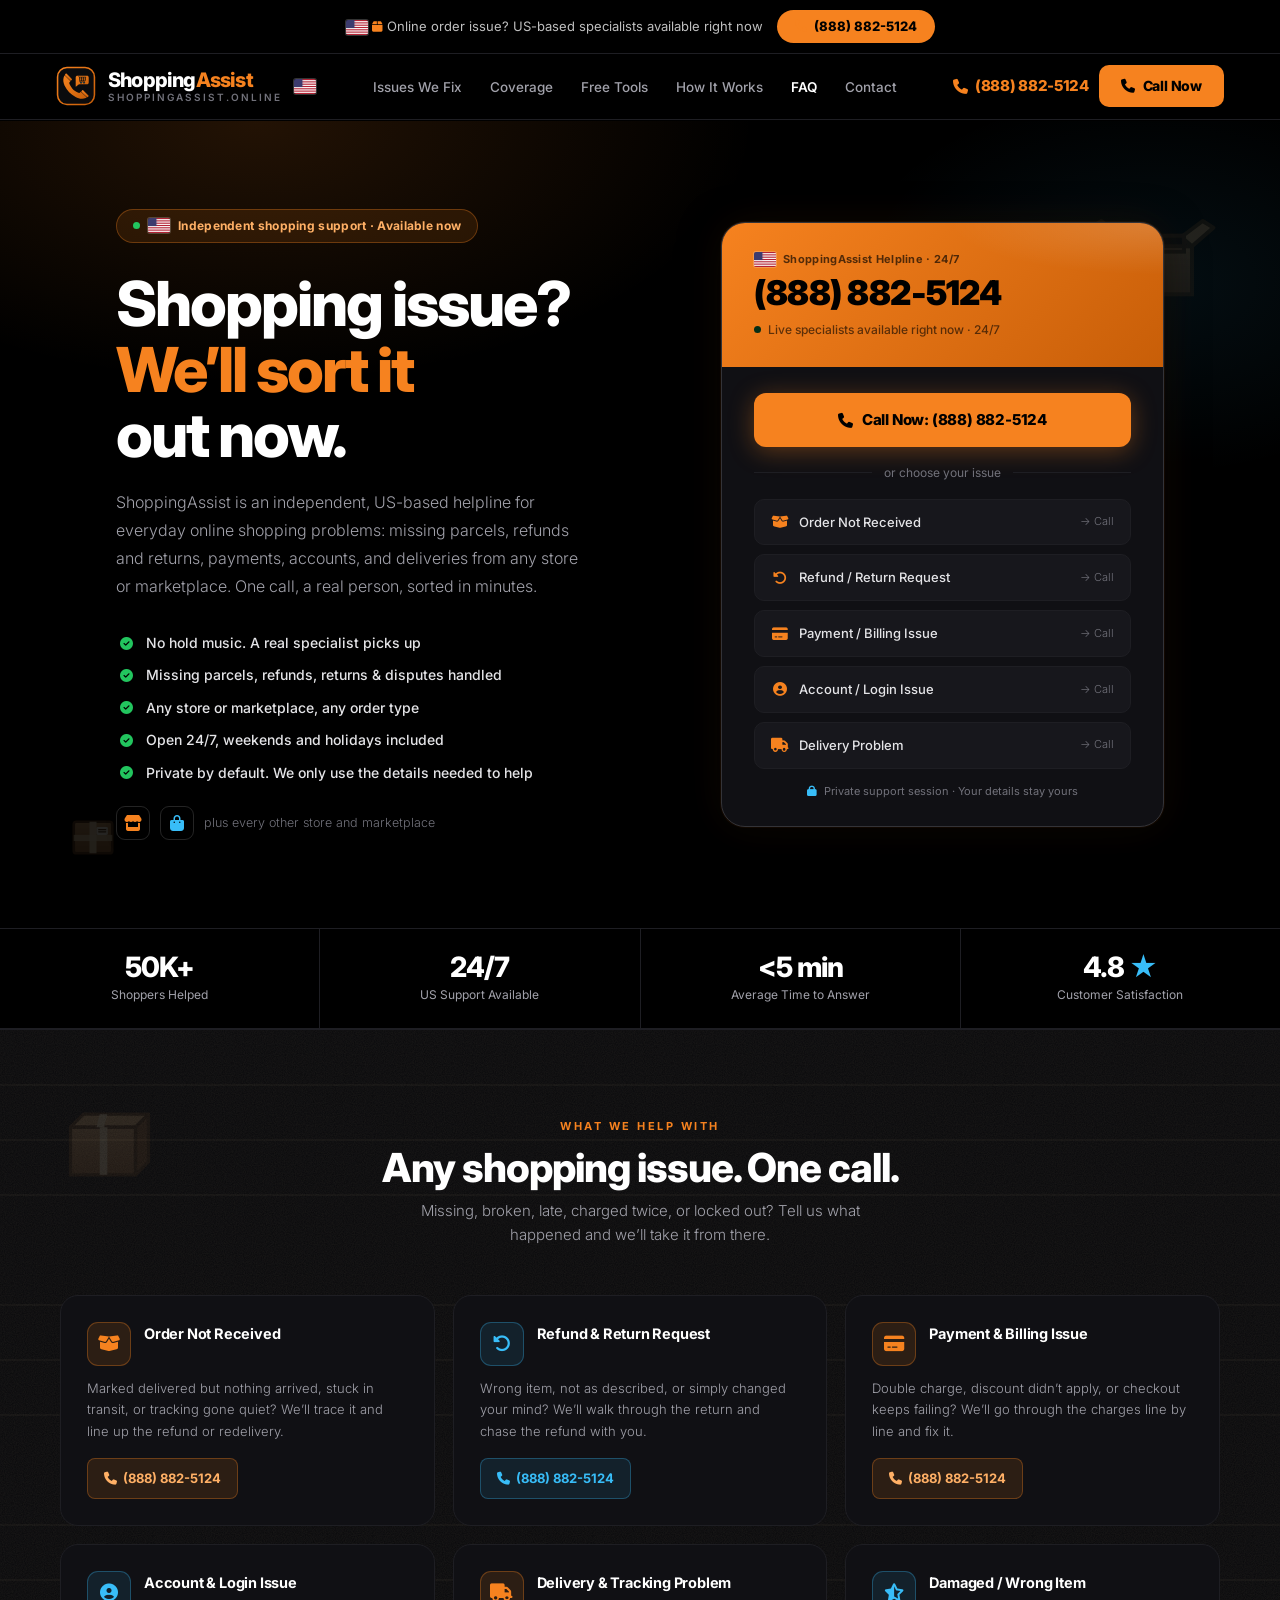
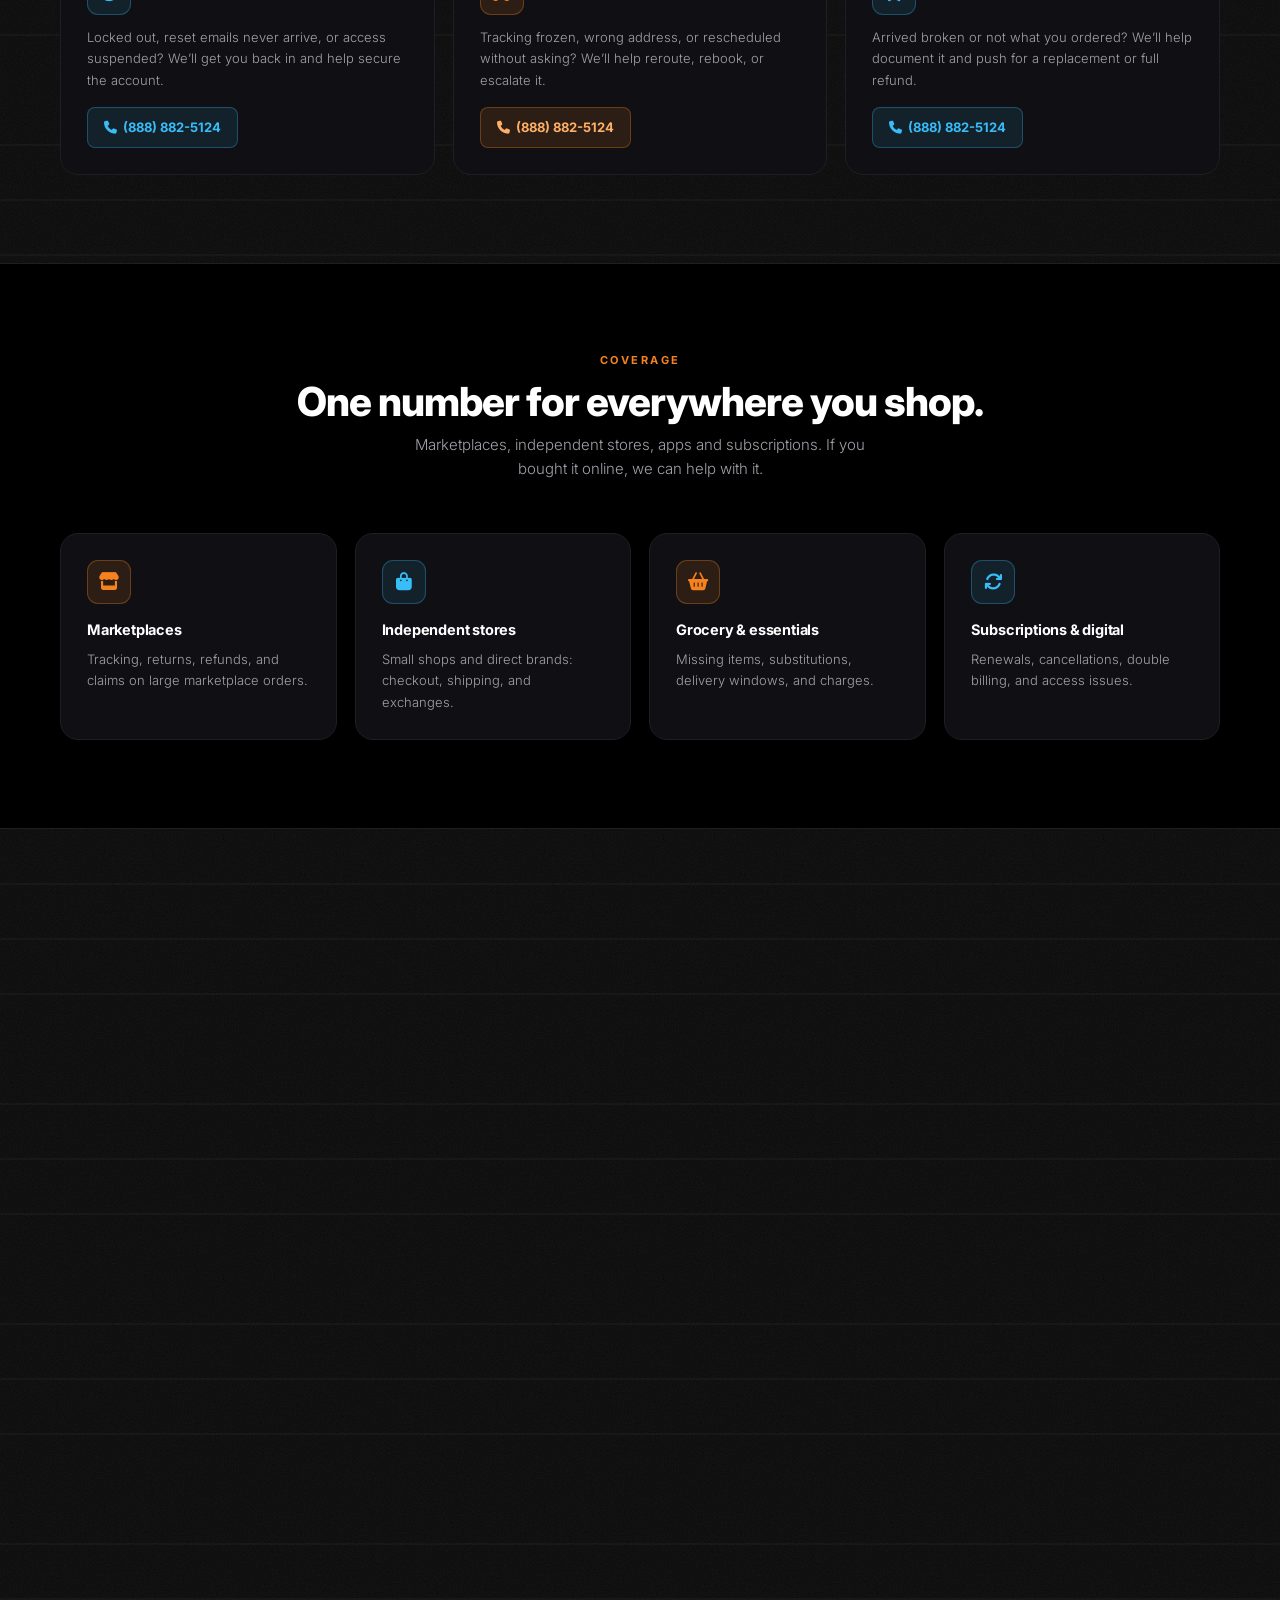
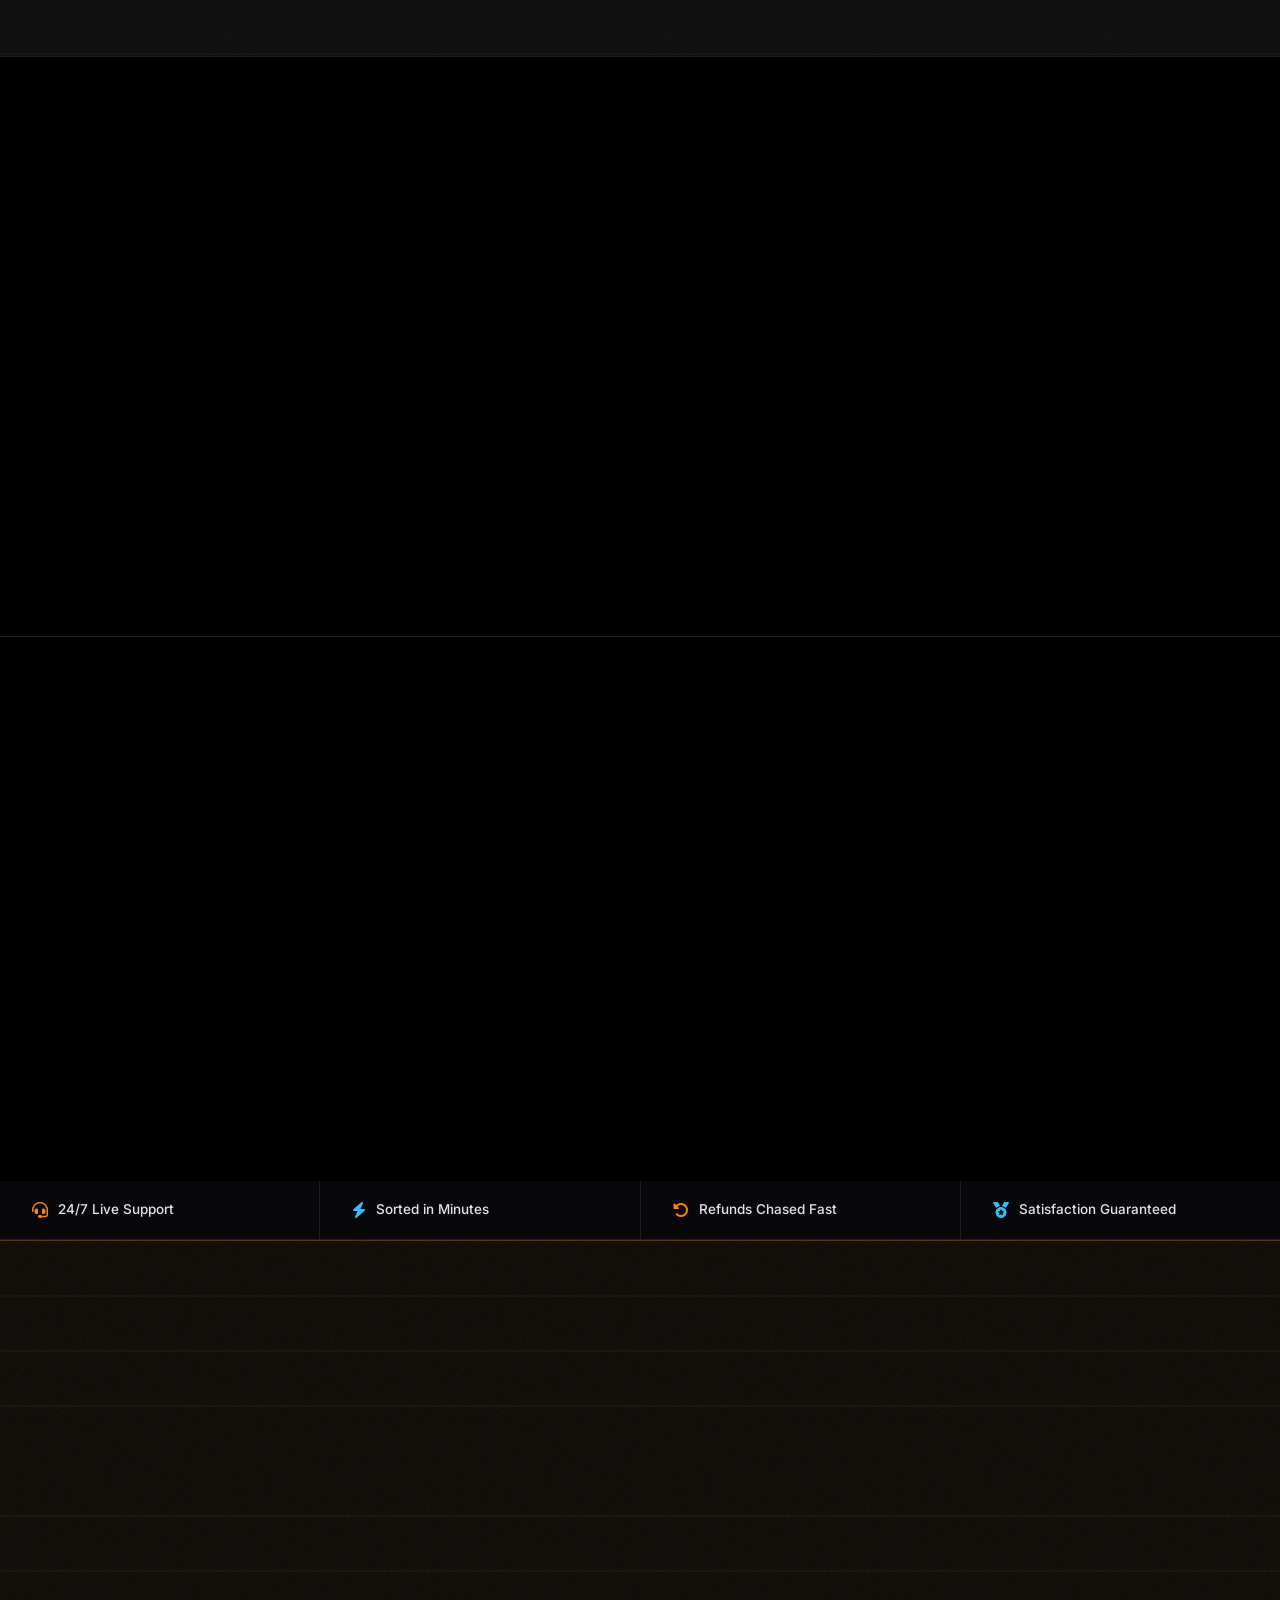
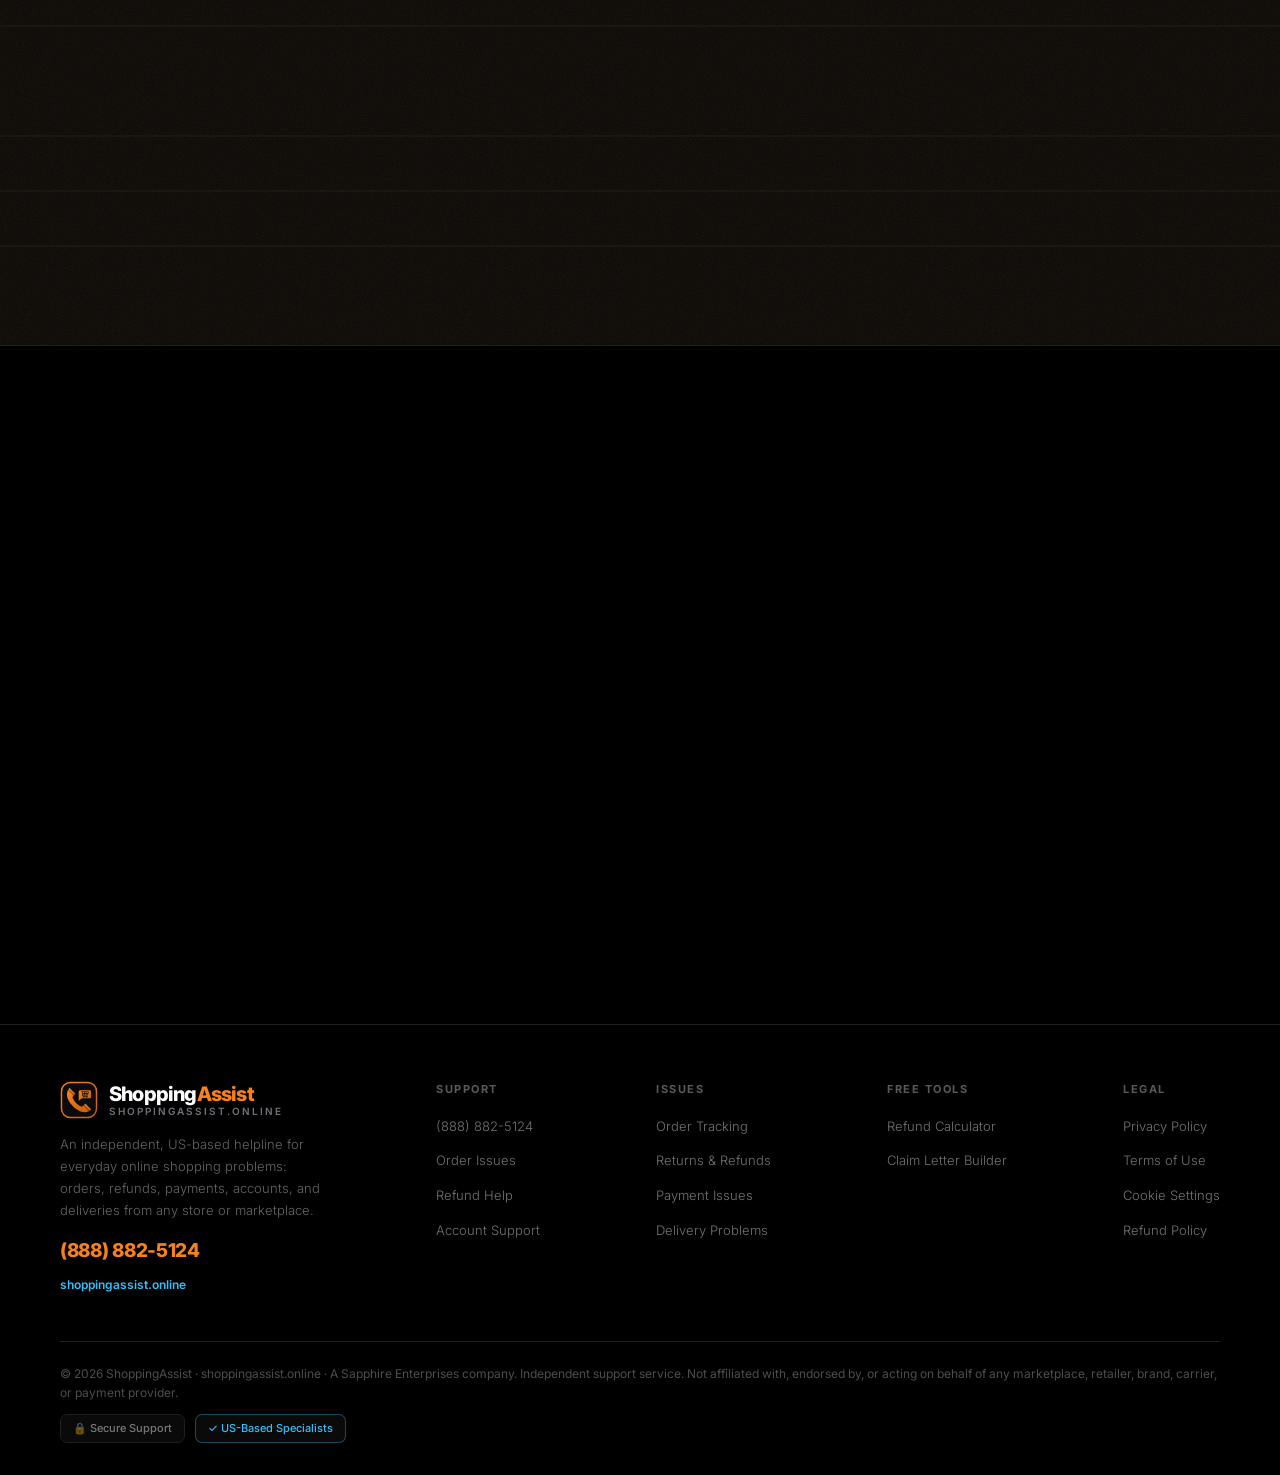
==== commit 0a166e0a: "Mention parent company Sapphire Enterprises in footer" ====
--- a/index.html
+++ b/index.html
@@ -378,7 +378,7 @@
         <div class="ft-col"><h5>Legal</h5><ul><li><a href="privacy/">Privacy Policy</a></li><li><a href="terms/">Terms of Use</a></li><li><a href="cookies/">Cookie Settings</a></li><li><a href="refund-policy/">Refund Policy</a></li></ul></div>
       </div>
       <div class="ft-bot">
-        <p>© <span id="year">2025</span> ShoppingAssist · shoppingassist.online. Independent support service. Not affiliated with, endorsed by, or acting on behalf of any marketplace, retailer, brand, carrier, or payment provider.</p>
+        <p>© <span id="year">2025</span> ShoppingAssist · shoppingassist.online · A Sapphire Enterprises company. Independent support service. Not affiliated with, endorsed by, or acting on behalf of any marketplace, retailer, brand, carrier, or payment provider.</p>
         <div class="ft-badges"><span class="ft-badge">🔒 Secure Support</span><span class="ft-badge accent">✓ US-Based Specialists</span></div>
       </div>
     </div>
